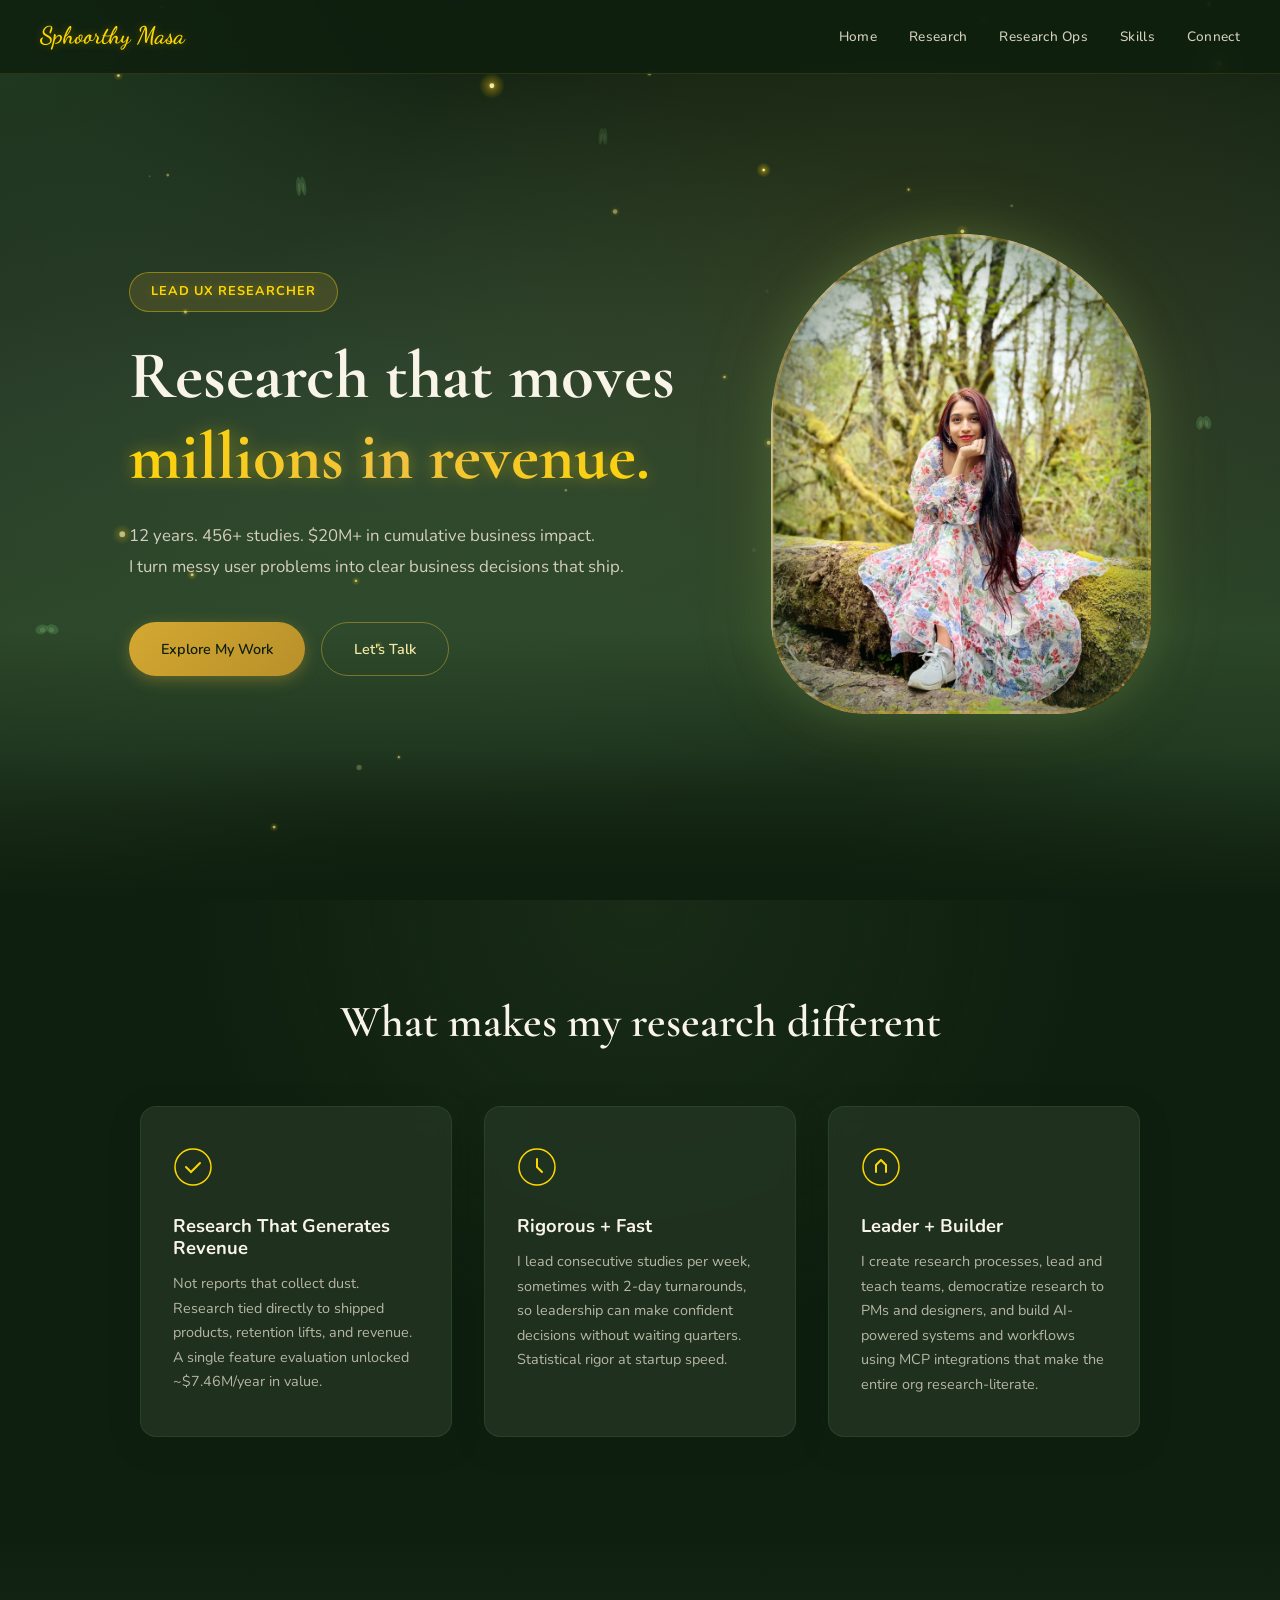
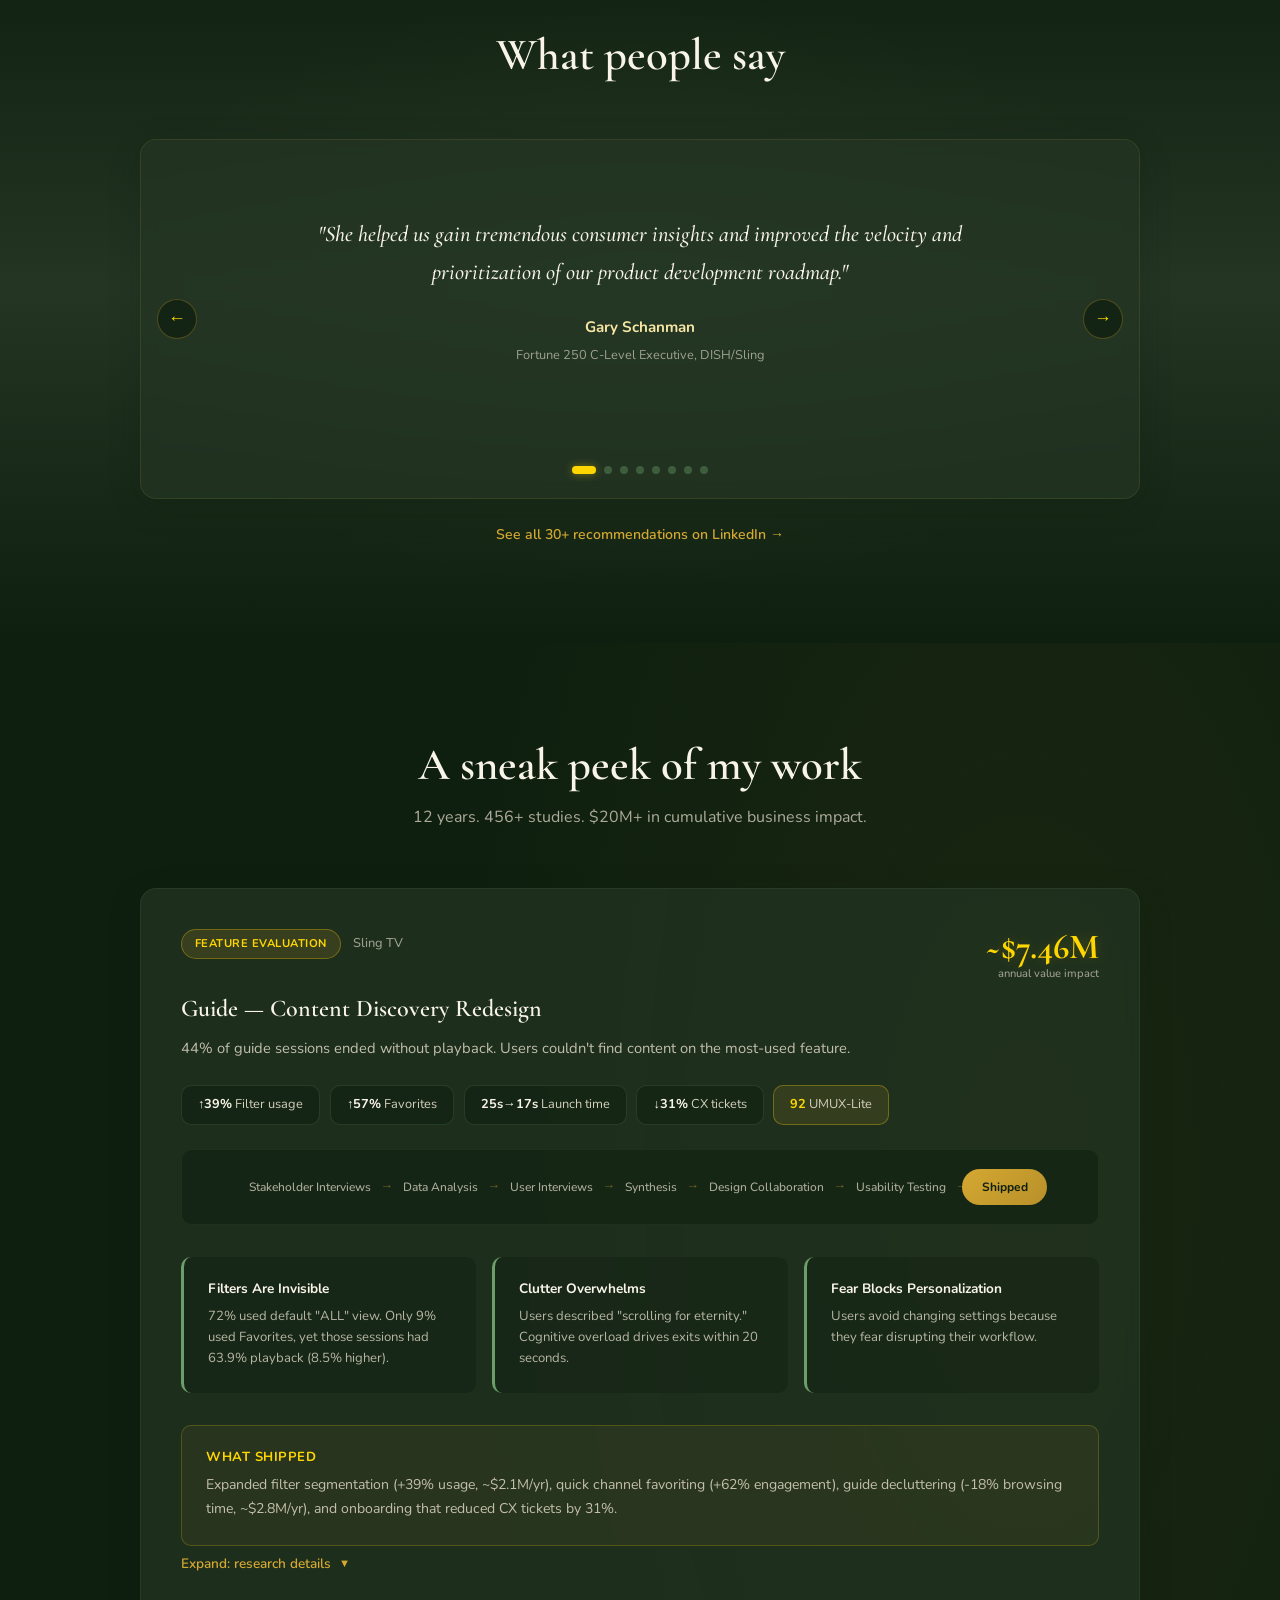
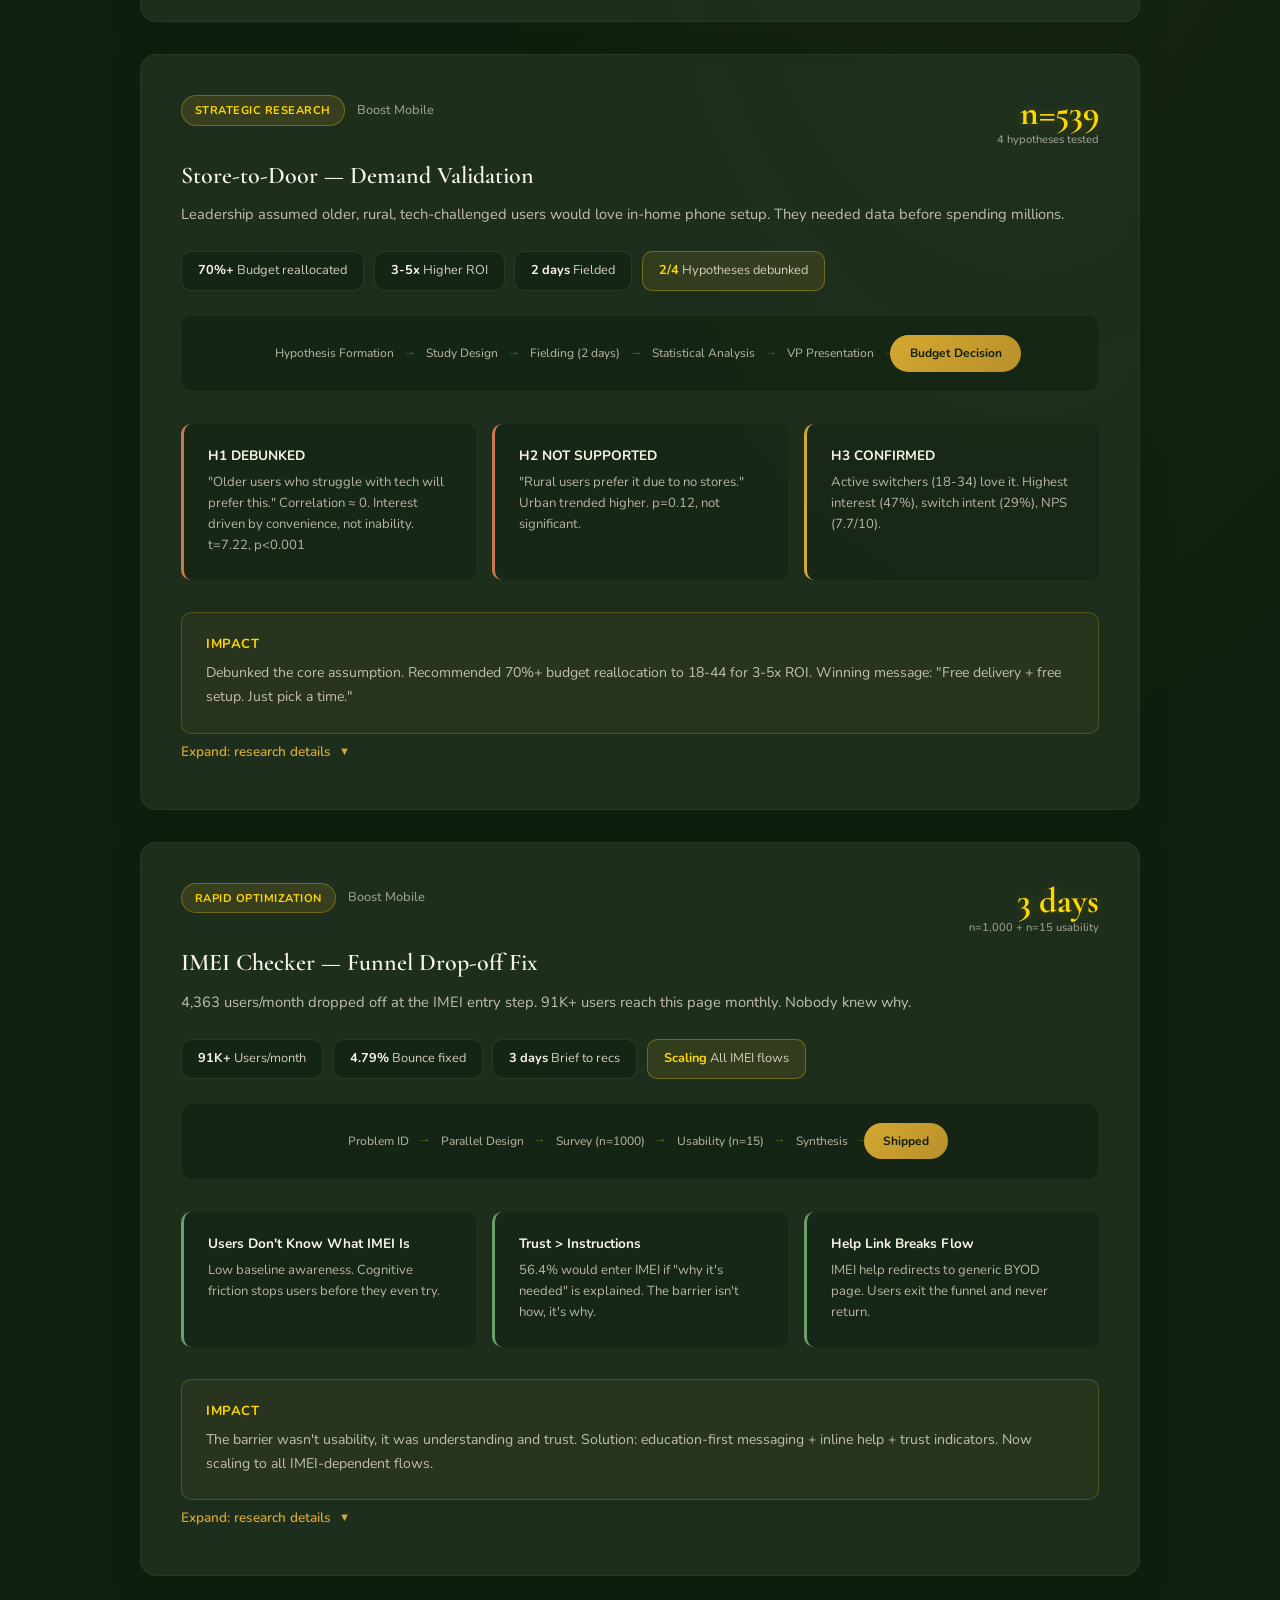
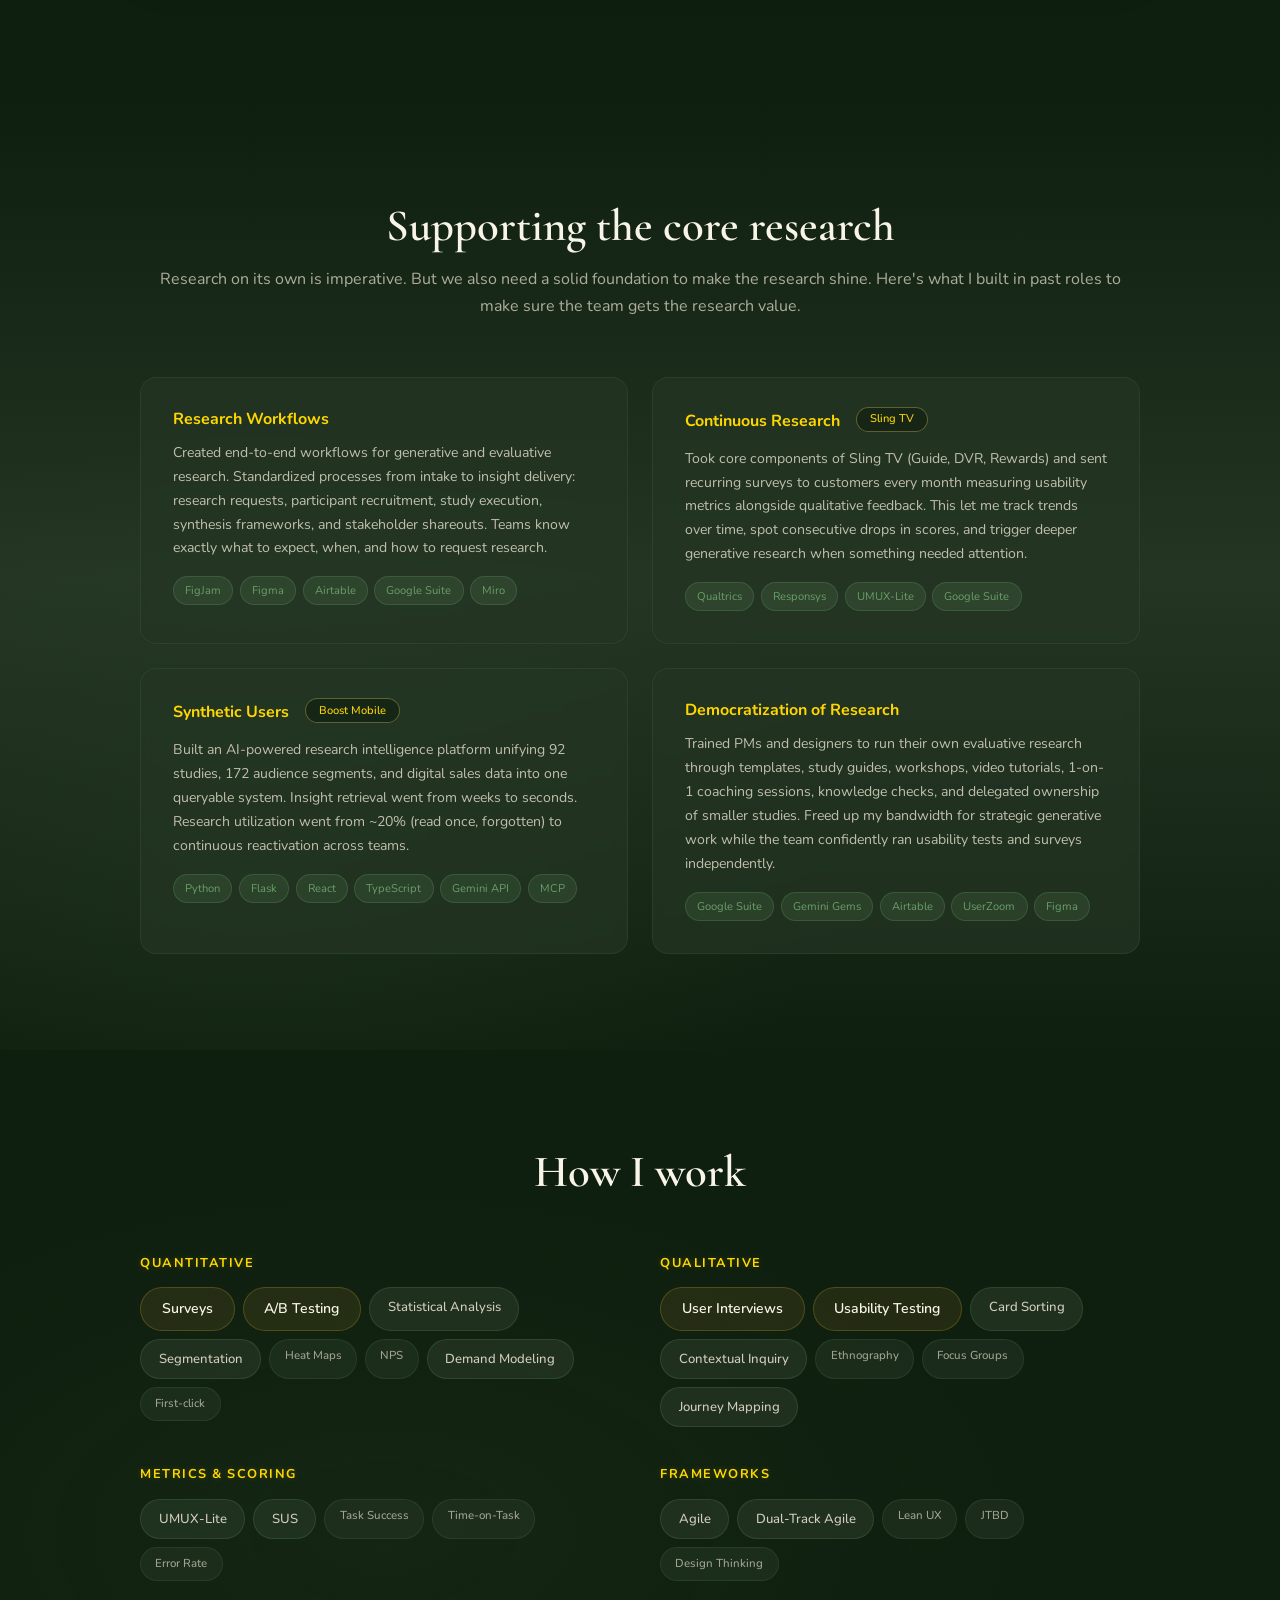
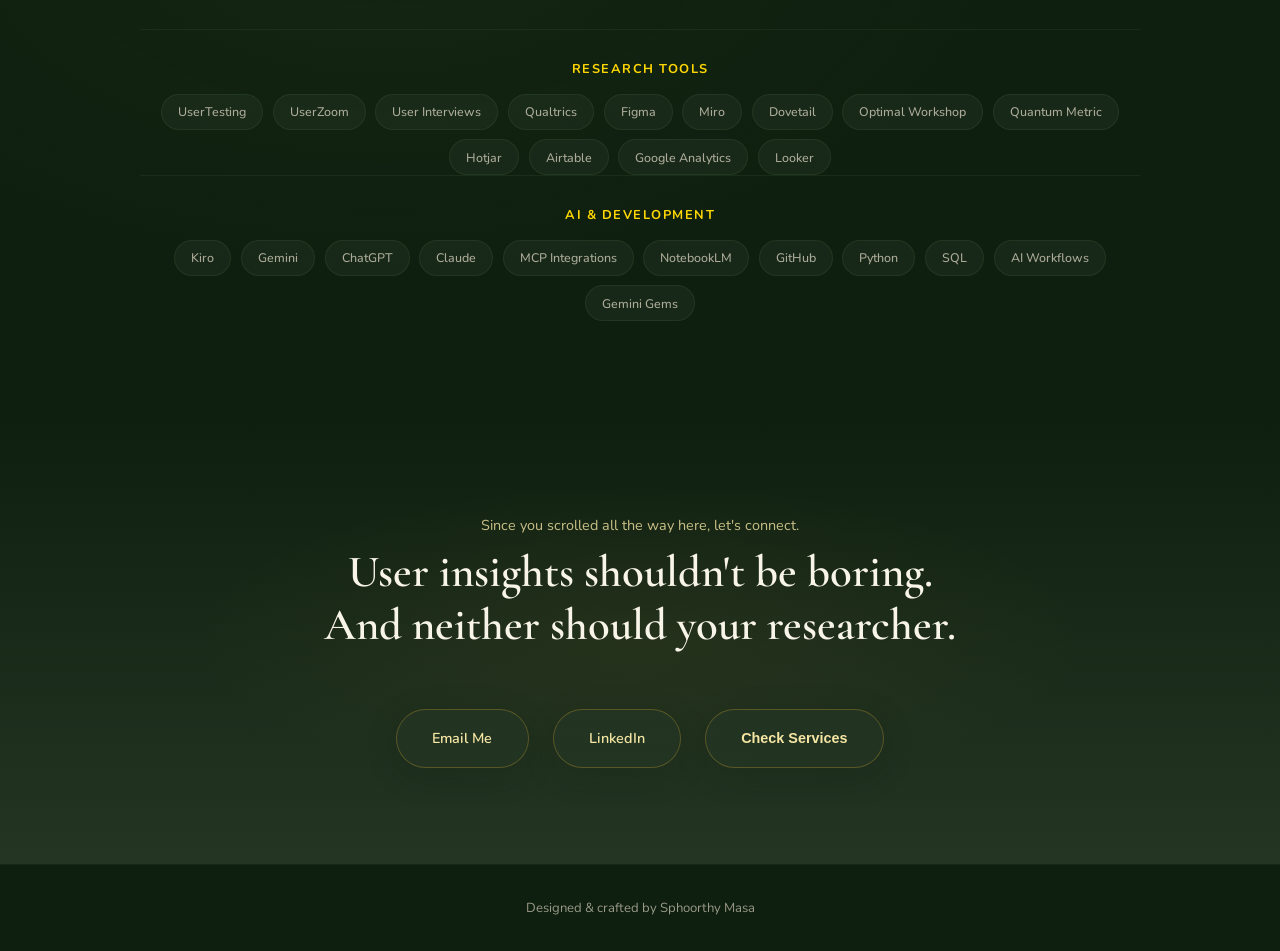
==== index.html @ fc4d6d8e "Portfolio - Lead UXR enchanted forest theme" ====
<!DOCTYPE html>
<html lang="en">
<head>
    <meta charset="UTF-8">
    <meta name="viewport" content="width=device-width, initial-scale=1.0">
    <title>Sphoorthy Masa | Lead UX Researcher</title>
    <meta name="description" content="Sphoorthy Masa — Lead UX Researcher. 12 years driving $20M+ in measurable business impact across streaming, telecom, and healthcare. 456+ studies. Research that changes roadmaps.">
    <meta property="og:title" content="Sphoorthy Masa | Lead UX Researcher">
    <meta property="og:description" content="12 years. $20M+ in cumulative research-driven impact. 456+ studies. I turn messy user problems into clear business decisions that ship.">
    <meta property="og:type" content="website">
    <link rel="preconnect" href="https://fonts.googleapis.com">
    <link rel="preconnect" href="https://fonts.gstatic.com" crossorigin>
    <link href="https://fonts.googleapis.com/css2?family=Cormorant+Garamond:ital,wght@0,400;0,500;0,600;0,700;1,400;1,500&family=Nunito:wght@300;400;500;600;700&family=Dancing+Script:wght@500;600;700&display=swap" rel="stylesheet">
    <link rel="stylesheet" href="style.css">
    <script type="application/ld+json">
    {
        "@context": "https://schema.org",
        "@type": "Person",
        "name": "Sphoorthy Masa",
        "jobTitle": "Lead UX Researcher",
        "description": "Lead UX Researcher with 12 years of experience. Drove $20M+ in cumulative business impact through research-driven product improvements. Led 456+ studies across streaming, telecom, and healthcare.",
        "knowsAbout": ["UX Research", "User Research", "Usability Testing", "Mixed Methods Research", "Survey Design", "Statistical Analysis", "Research Strategy", "Product Research", "AI Research Tools", "Research Operations"],
        "hasOccupation": {
            "@type": "Occupation",
            "name": "Lead UX Researcher",
            "skills": "Mixed Methods Research, Usability Testing, Survey Design, Statistical Analysis, Research Operations, AI-powered Research Tools, MCP Integrations, Team Leadership"
        },
        "url": "https://sphoorthymasa.github.io",
        "sameAs": ["https://www.linkedin.com/in/sphoorthymasa"]
    }
    </script>
</head>
<body>
    <canvas id="firefly-canvas"></canvas>

    <!-- Navigation -->
    <nav class="nav" id="nav">
        <div class="nav-brand">Sphoorthy Masa</div>
        <div class="nav-links">
            <a href="#home">Home</a>
            <a href="#cases">Research</a>
            <a href="#foundation">Research Ops</a>
            <a href="#skills">Skills</a>
            <a href="#contact">Connect</a>
        </div>
        <button class="nav-toggle" aria-label="Toggle menu">
            <span></span><span></span><span></span>
        </button>
    </nav>

    <!-- HERO -->
    <section class="hero" id="home">
        <div class="hero-content">
            <div class="hero-badge reveal">Lead UX Researcher</div>
            <h1 class="hero-title reveal">
                <span class="line">Research that moves</span>
                <span class="line golden">millions in revenue.</span>
            </h1>
            <p class="hero-subtitle reveal">
                12 years. 456+ studies. $20M+ in cumulative business impact.<br>
                I turn messy user problems into clear business decisions that ship.
            </p>
            <div class="hero-cta reveal">
                <a href="#cases" class="btn btn-primary">Explore My Work</a>
                <a href="#contact" class="btn btn-ghost">Let's Talk</a>
            </div>
        </div>
        <div class="hero-image">
            <img src="content-drop/home/Main image.png" alt="Sphoorthy Masa in a National Forest, surrounded by moss and wearing a floral dress" />
            <div class="hero-image-fade"></div>
        </div>
    </section>

    <!-- WHY ME -->
    <section class="section why-me" id="why">
        <div class="container">
            <div class="section-header reveal">
                <h2>What makes my research different</h2>
            </div>
            <div class="why-grid">
                <div class="why-card reveal">
                    <div class="why-icon">
                        <svg width="40" height="40" viewBox="0 0 40 40" fill="none"><circle cx="20" cy="20" r="18" stroke="currentColor" stroke-width="1.5"/><path d="M13 20l5 5 9-9" stroke="currentColor" stroke-width="2" stroke-linecap="round"/></svg>
                    </div>
                    <h3>Research That Generates Revenue</h3>
                    <p>Not reports that collect dust. Research tied directly to shipped products, retention lifts, and revenue. A single feature evaluation unlocked ~$7.46M/year in value.</p>
                </div>
                <div class="why-card reveal">
                    <div class="why-icon">
                        <svg width="40" height="40" viewBox="0 0 40 40" fill="none"><circle cx="20" cy="20" r="18" stroke="currentColor" stroke-width="1.5"/><path d="M20 12v8l5 5" stroke="currentColor" stroke-width="2" stroke-linecap="round"/></svg>
                    </div>
                    <h3>Rigorous + Fast</h3>
                    <p>I lead consecutive studies per week, sometimes with 2-day turnarounds, so leadership can make confident decisions without waiting quarters. Statistical rigor at startup speed.</p>
                </div>
                <div class="why-card reveal">
                    <div class="why-icon">
                        <svg width="40" height="40" viewBox="0 0 40 40" fill="none"><circle cx="20" cy="20" r="18" stroke="currentColor" stroke-width="1.5"/><path d="M15 25V18l5-5 5 5v7" stroke="currentColor" stroke-width="2" stroke-linecap="round" stroke-linejoin="round"/></svg>
                    </div>
                    <h3>Leader + Builder</h3>
                    <p>I create research processes, lead and teach teams, democratize research to PMs and designers, and build AI-powered systems and workflows using MCP integrations that make the entire org research-literate.</p>
                </div>
            </div>
        </div>
    </section>

    <!-- TESTIMONIALS -->
    <section class="section testimonials" id="testimonials">
        <div class="container">
            <div class="section-header reveal">
                <h2>What people say</h2>
            </div>
            <div class="carousel-wrapper reveal">
                <div class="carousel-track" id="carousel-track">
                    <div class="testimonial-slide">
                        <blockquote>"She helped us gain tremendous consumer insights and improved the velocity and prioritization of our product development roadmap."</blockquote>
                        <cite>Gary Schanman <span>Fortune 250 C-Level Executive, DISH/Sling</span></cite>
                    </div>
                    <div class="testimonial-slide">
                        <blockquote>"Her research was always thorough, actionable, and aligned with both user needs and business goals. Any organization would benefit from her expertise."</blockquote>
                        <cite>Alagappan Shanmugam <span>Head of Product | Ex-Meta, Amazon</span></cite>
                    </div>
                    <div class="testimonial-slide">
                        <blockquote>"She elevated the team's expertise, instilling greater confidence in their ability to identify user pain points. Her contributions have been pivotal in shaping the future of Sling TV."</blockquote>
                        <cite>Erik Jonathan Nava <span>Lead Design System Designer, AXS</span></cite>
                    </div>
                    <div class="testimonial-slide">
                        <blockquote>"Her insights don't just answer questions, they inspire action. A powerful combination of strategic vision, deep user empathy, and methodological expertise."</blockquote>
                        <cite>Erika Nelson <span>Sr. Business Development Manager, DISH/Sling</span></cite>
                    </div>
                    <div class="testimonial-slide">
                        <blockquote>"She excels at facilitating research herself, as well as helping designers and product managers discover the right methodology for the questions they have."</blockquote>
                        <cite>Brandon Melchior <span>VP Product Design (Direct Manager)</span></cite>
                    </div>
                    <div class="testimonial-slide">
                        <blockquote>"She revolutionized our approach to UX testing by eliminating preference testing and focusing on understanding user behavior, resulting in deeper insights into user needs."</blockquote>
                        <cite>Mincho Kavaldzhiev <span>Sr Design Engineer, Amazon</span></cite>
                    </div>
                    <div class="testimonial-slide">
                        <blockquote>"Sphoorthy has a GIFT for uncovering what really matters to users. Her research is sharp, actionable, and always grounded in empathy."</blockquote>
                        <cite>Anish Raul <span>Generative AI & Personalisation Leader</span></cite>
                    </div>
                    <div class="testimonial-slide">
                        <blockquote>"She consistently delivered impactful results for Sling TV. Her get-it-done attitude was so refreshing to see!"</blockquote>
                        <cite>Claire Chung <span>Customer Experience, Spectrum</span></cite>
                    </div>
                </div>
                <div class="carousel-dots" id="carousel-dots"></div>
                <button class="carousel-arrow carousel-prev" id="carousel-prev" aria-label="Previous">&larr;</button>
                <button class="carousel-arrow carousel-next" id="carousel-next" aria-label="Next">&rarr;</button>
            </div>
            <a href="https://www.linkedin.com/in/sphoorthymasa/" target="_blank" class="linkedin-reccs reveal">
                See all 30+ recommendations on LinkedIn &rarr;
            </a>
        </div>
    </section>

    <!-- CASE STUDIES -->
    <section class="section cases" id="cases">
        <div class="container">
            <div class="section-header reveal">
                <h2>A sneak peek of my work</h2>
                <p class="section-sub">12 years. 456+ studies. $20M+ in cumulative business impact.</p>
            </div>

            <!-- Case 1: Guide -->
            <article class="case-card reveal" data-expanded="false">
                <div class="case-card-header">
                    <div class="case-meta">
                        <span class="case-tag">Feature Evaluation</span>
                        <span class="case-company">Sling TV</span>
                    </div>
                    <div class="case-hero-stat">~$7.46M<small>annual value impact</small></div>
                </div>
                <h3>Guide — Content Discovery Redesign</h3>
                <p class="case-problem">44% of guide sessions ended without playback. Users couldn't find content on the most-used feature.</p>

                <div class="case-metrics-bar">
                    <div class="metric-chip"><strong>&#8593;39%</strong> Filter usage</div>
                    <div class="metric-chip"><strong>&#8593;57%</strong> Favorites</div>
                    <div class="metric-chip"><strong>25s&rarr;17s</strong> Launch time</div>
                    <div class="metric-chip"><strong>&#8595;31%</strong> CX tickets</div>
                    <div class="metric-chip highlight"><strong>92</strong> UMUX-Lite</div>
                </div>

                <div class="case-process-flow">
                    <div class="flow-step">Stakeholder Interviews</div>
                    <div class="flow-step">Data Analysis</div>
                    <div class="flow-step">User Interviews</div>
                    <div class="flow-step">Synthesis</div>
                    <div class="flow-step">Design Collaboration</div>
                    <div class="flow-step">Usability Testing</div>
                    <div class="flow-step final">Shipped</div>
                </div>

                <div class="case-findings-grid">
                    <div class="finding">
                        <h4>Filters Are Invisible</h4>
                        <p>72% used default "ALL" view. Only 9% used Favorites, yet those sessions had 63.9% playback (8.5% higher).</p>
                    </div>
                    <div class="finding">
                        <h4>Clutter Overwhelms</h4>
                        <p>Users described "scrolling for eternity." Cognitive overload drives exits within 20 seconds.</p>
                    </div>
                    <div class="finding">
                        <h4>Fear Blocks Personalization</h4>
                        <p>Users avoid changing settings because they fear disrupting their workflow.</p>
                    </div>
                </div>

                <div class="case-outcome">
                    <h4>What shipped</h4>
                    <p>Expanded filter segmentation (+39% usage, ~$2.1M/yr), quick channel favoriting (+62% engagement), guide decluttering (-18% browsing time, ~$2.8M/yr), and onboarding that reduced CX tickets by 31%.</p>
                </div>

                <button class="case-expand-btn" aria-label="Expand for deeper research details">
                    <span class="expand-text">Expand: research details</span>
                    <span class="expand-icon">&#x25BC;</span>
                </button>

                <div class="case-expanded-content">
                    <div class="case-deep-section">
                        <h4>Research Objectives</h4>
                        <ul>
                            <li>Identify user frustrations, behaviors, and unmet needs in the current guide (Sling TV and Dish TV)</li>
                            <li>Uncover platform-specific and shared pain points to guide unification efforts</li>
                            <li>Investigate personalization and accessibility opportunities to enhance feature adoption</li>
                            <li>Benchmark against competitors to evaluate trends and best practices</li>
                            <li>Deliver actionable design and research recommendations that balance user needs and business goals</li>
                        </ul>
                    </div>
                    <div class="case-deep-section">
                        <h4>Participants & Segments</h4>
                        <ul>
                            <li>DISH TV Subscribers (65+): remote-based users who tolerate outdated UI but struggle with hidden features</li>
                            <li>Sling TV Subscribers (~35): tech-savvy, expect fast intuitive interfaces, seek quick content access</li>
                            <li>Shared behaviors: watch 3+ hrs/day, use guide 2+ times daily, mixed familiarity with sub-features</li>
                        </ul>
                    </div>
                    <div class="case-deep-section">
                        <h4>Methodology</h4>
                        <ul>
                            <li>Stakeholder interviews to align on business goals (reduce CX complaints 12%, improve task success 90%)</li>
                            <li>Quantitative data analysis: 1.73M Sling accounts, 2.58M DISH households behavioral data</li>
                            <li>Generative user interviews with task-based scenarios targeting identified friction points</li>
                            <li>KJ analysis (FigJam) for synthesis and insight mapping</li>
                            <li>Collaborative ideation with design, product, and engineering</li>
                            <li>Unmoderated usability testing (UserZoom) with UMUX-Lite scoring per sub-feature</li>
                        </ul>
                    </div>
                    <div class="case-deep-section">
                        <h4>Key Quantitative Insights</h4>
                        <ul>
                            <li>Sling: 79% of active users used the guide, but only 56% led to playback</li>
                            <li>DISH: 86% used guide, only 48% led to playback</li>
                            <li>73% of Sling sessions used default "ALL" filter. Only 12% switched filters</li>
                            <li>44% of Sling guide sessions ended without playback, mostly under 20 seconds</li>
                            <li>DISH: 46.4% relied on vertical navigation out of habit, 15.3% exited with no interaction</li>
                        </ul>
                    </div>
                    <div class="case-deep-section">
                        <h4>Actionable Recommendations Delivered</h4>
                        <ul>
                            <li>Focus on learning curve: gradual transitions, reversible changes, user-friendly functionalities</li>
                            <li>Intuitive channel lineup: populate wanted channels first, add scroll indicators, filter for hidden channels</li>
                            <li>Balance customizable and standard filters across platforms</li>
                            <li>Educate users on Favorites for quicker content launch (only 9% used it but 63.9% playback rate)</li>
                            <li>Prioritize accessibility: WCAG compliance, color contrast, font size optimization</li>
                        </ul>
                    </div>
                </div>
            </article>

            <!-- Case 2: Store-to-Door -->
            <article class="case-card reveal" data-expanded="false">
                <div class="case-card-header">
                    <div class="case-meta">
                        <span class="case-tag">Strategic Research</span>
                        <span class="case-company">Boost Mobile</span>
                    </div>
                    <div class="case-hero-stat">n=539<small>4 hypotheses tested</small></div>
                </div>
                <h3>Store-to-Door — Demand Validation</h3>
                <p class="case-problem">Leadership assumed older, rural, tech-challenged users would love in-home phone setup. They needed data before spending millions.</p>

                <div class="case-metrics-bar">
                    <div class="metric-chip"><strong>70%+</strong> Budget reallocated</div>
                    <div class="metric-chip"><strong>3-5x</strong> Higher ROI</div>
                    <div class="metric-chip"><strong>2 days</strong> Fielded</div>
                    <div class="metric-chip highlight"><strong>2/4</strong> Hypotheses debunked</div>
                </div>

                <div class="case-process-flow">
                    <div class="flow-step">Hypothesis Formation</div>
                    <div class="flow-step">Study Design</div>
                    <div class="flow-step">Fielding (2 days)</div>
                    <div class="flow-step">Statistical Analysis</div>
                    <div class="flow-step">VP Presentation</div>
                    <div class="flow-step final">Budget Decision</div>
                </div>

                <div class="case-findings-grid">
                    <div class="finding debunked">
                        <h4>H1 DEBUNKED</h4>
                        <p>"Older users who struggle with tech will prefer this." Correlation ≈ 0. Interest driven by convenience, not inability. t=7.22, p&lt;0.001</p>
                    </div>
                    <div class="finding debunked">
                        <h4>H2 NOT SUPPORTED</h4>
                        <p>"Rural users prefer it due to no stores." Urban trended higher. p=0.12, not significant.</p>
                    </div>
                    <div class="finding confirmed">
                        <h4>H3 CONFIRMED</h4>
                        <p>Active switchers (18-34) love it. Highest interest (47%), switch intent (29%), NPS (7.7/10).</p>
                    </div>
                </div>

                <div class="case-outcome">
                    <h4>Impact</h4>
                    <p>Debunked the core assumption. Recommended 70%+ budget reallocation to 18-44 for 3-5x ROI. Winning message: "Free delivery + free setup. Just pick a time."</p>
                </div>

                <button class="case-expand-btn" aria-label="Expand for deeper research details">
                    <span class="expand-text">Expand: research details</span>
                    <span class="expand-icon">&#x25BC;</span>
                </button>

                <div class="case-expanded-content">
                    <div class="case-deep-section">
                        <h4>Research Objectives</h4>
                        <ul>
                            <li>Validate or debunk 4 leadership hypotheses about Store-to-Door service demand</li>
                            <li>Identify the actual target demographic with highest conversion potential</li>
                            <li>Determine optimal messaging and positioning for go-to-market</li>
                            <li>Provide data-backed budget allocation recommendation to VP leadership</li>
                        </ul>
                    </div>
                    <div class="case-deep-section">
                        <h4>Methodology & Execution</h4>
                        <ul>
                            <li>Solo researcher: designed hypotheses, survey instrument, quota strategy</li>
                            <li>Qualtrics survey, n=539, fielded in 2 days with demographic quotas</li>
                            <li>Statistical analysis: t-tests, correlation analysis, regression, cross-tabulation</li>
                            <li>Segmentation by age, geography (rural/suburban/urban), tech comfort, switching intent</li>
                            <li>NPS scoring by segment, willingness-to-pay analysis</li>
                        </ul>
                    </div>
                    <div class="case-deep-section">
                        <h4>Key Statistical Findings</h4>
                        <ul>
                            <li>H1: No correlation between tech difficulty and service interest (r≈0, t=7.22, p&lt;0.001 for convenience driver)</li>
                            <li>H2: Rural vs urban preference not significant (p=0.12), urban trended higher</li>
                            <li>H3: 18-34 segment showed 47% interest vs 23% for 55+</li>
                            <li>H4: "Free" messaging outperformed "premium service" by 2.3x in click-through intent</li>
                            <li>Conversion potential: 3-5x higher ROI targeting 18-44 vs 55+</li>
                        </ul>
                    </div>
                    <div class="case-deep-section">
                        <h4>Deliverables</h4>
                        <ul>
                            <li>VP-level presentation with statistical evidence for budget reallocation</li>
                            <li>Segment-specific messaging recommendations with confidence intervals</li>
                            <li>Alternative service design (video-call setup) for 55+ segment that tested well</li>
                            <li>Go-to-market framework with phased rollout recommendation</li>
                        </ul>
                    </div>
                </div>
            </article>

            <!-- Case 3: IMEI -->
            <article class="case-card reveal" data-expanded="false">
                <div class="case-card-header">
                    <div class="case-meta">
                        <span class="case-tag">Rapid Optimization</span>
                        <span class="case-company">Boost Mobile</span>
                    </div>
                    <div class="case-hero-stat">3 days<small>n=1,000 + n=15 usability</small></div>
                </div>
                <h3>IMEI Checker — Funnel Drop-off Fix</h3>
                <p class="case-problem">4,363 users/month dropped off at the IMEI entry step. 91K+ users reach this page monthly. Nobody knew why.</p>

                <div class="case-metrics-bar">
                    <div class="metric-chip"><strong>91K+</strong> Users/month</div>
                    <div class="metric-chip"><strong>4.79%</strong> Bounce fixed</div>
                    <div class="metric-chip"><strong>3 days</strong> Brief to recs</div>
                    <div class="metric-chip highlight"><strong>Scaling</strong> All IMEI flows</div>
                </div>

                <div class="case-process-flow">
                    <div class="flow-step">Problem ID</div>
                    <div class="flow-step">Parallel Design</div>
                    <div class="flow-step">Survey (n=1000)</div>
                    <div class="flow-step">Usability (n=15)</div>
                    <div class="flow-step">Synthesis</div>
                    <div class="flow-step final">Shipped</div>
                </div>

                <div class="case-findings-grid">
                    <div class="finding">
                        <h4>Users Don't Know What IMEI Is</h4>
                        <p>Low baseline awareness. Cognitive friction stops users before they even try.</p>
                    </div>
                    <div class="finding">
                        <h4>Trust > Instructions</h4>
                        <p>56.4% would enter IMEI if "why it's needed" is explained. The barrier isn't how, it's why.</p>
                    </div>
                    <div class="finding">
                        <h4>Help Link Breaks Flow</h4>
                        <p>IMEI help redirects to generic BYOD page. Users exit the funnel and never return.</p>
                    </div>
                </div>

                <div class="case-outcome">
                    <h4>Impact</h4>
                    <p>The barrier wasn't usability, it was understanding and trust. Solution: education-first messaging + inline help + trust indicators. Now scaling to all IMEI-dependent flows.</p>
                </div>

                <button class="case-expand-btn" aria-label="Expand for deeper research details">
                    <span class="expand-text">Expand: research details</span>
                    <span class="expand-icon">&#x25BC;</span>
                </button>

                <div class="case-expanded-content">
                    <div class="case-deep-section">
                        <h4>Research Objectives</h4>
                        <ul>
                            <li>Identify why 4,363 users/month drop off at IMEI entry despite a recent redesign</li>
                            <li>Determine if the barrier is awareness, trust, usability, or a combination</li>
                            <li>Provide actionable recommendations within 3 business days</li>
                        </ul>
                    </div>
                    <div class="case-deep-section">
                        <h4>Methodology & Execution</h4>
                        <ul>
                            <li>Parallel mixed-methods: quantitative survey (n=1,000 via Qualtrics) + moderated usability testing (n=15)</li>
                            <li>Survey segmented by: new vs returning users, BYOD vs upgrade, age, tech comfort</li>
                            <li>Usability sessions: think-aloud protocol, task completion at IMEI entry step</li>
                            <li>Analytics cross-reference: funnel data, session recordings (Quantum Metric), CX ticket analysis</li>
                            <li>Total turnaround: 3 days from brief to presentation-ready recommendations</li>
                        </ul>
                    </div>
                    <div class="case-deep-section">
                        <h4>Deeper Insights</h4>
                        <ul>
                            <li>67% of drop-off users had never heard of "IMEI" before reaching this page</li>
                            <li>56.4% said they'd enter it if the page explained why it's needed (trust framing)</li>
                            <li>Help link took users to a generic BYOD page with 12% return rate (funnel break)</li>
                            <li>Users who saw a "why we need this" tooltip had 3x higher completion rate in usability</li>
                            <li>Mobile users had 2.1x higher drop-off than desktop (screen real estate for help content)</li>
                        </ul>
                    </div>
                    <div class="case-deep-section">
                        <h4>Recommendations Delivered</h4>
                        <ul>
                            <li>Education-first: explain "why" before asking "what" at every IMEI entry point</li>
                            <li>Inline contextual help (no page navigation away from funnel)</li>
                            <li>Trust indicators: lock icon, privacy reassurance, "we never store this"</li>
                            <li>Mobile-optimized layout with expandable help drawer</li>
                            <li>Partnered with Product and E-commerce to implement across all IMEI-dependent flows</li>
                        </ul>
                    </div>
                </div>
            </article>
        </div>
    </section>

    <!-- RESEARCH FOUNDATION / OPS -->
    <section class="section built" id="foundation">
        <div class="container">
            <div class="section-header reveal">
                <h2>Supporting the core research</h2>
                <p class="section-sub">Research on its own is imperative. But we also need a solid foundation to make the research shine. Here's what I built in past roles to make sure the team gets the research value.</p>
            </div>

            <div class="ops-grid reveal">
                <div class="ops-card">
                    <h4>Research Workflows</h4>
                    <p>Created end-to-end workflows for generative and evaluative research. Standardized processes from intake to insight delivery: research requests, participant recruitment, study execution, synthesis frameworks, and stakeholder shareouts. Teams know exactly what to expect, when, and how to request research.</p>
                    <div class="ops-tech">
                        <span>FigJam</span><span>Figma</span><span>Airtable</span><span>Google Suite</span><span>Miro</span>
                    </div>
                </div>
                <div class="ops-card">
                    <h4>Continuous Research <span class="ops-company-tag">Sling TV</span></h4>
                    <p>Took core components of Sling TV (Guide, DVR, Rewards) and sent recurring surveys to customers every month measuring usability metrics alongside qualitative feedback. This let me track trends over time, spot consecutive drops in scores, and trigger deeper generative research when something needed attention.</p>
                    <div class="ops-tech">
                        <span>Qualtrics</span><span>Responsys</span><span>UMUX-Lite</span><span>Google Suite</span>
                    </div>
                </div>
                <div class="ops-card">
                    <h4>Synthetic Users <span class="ops-company-tag">Boost Mobile</span></h4>
                    <p>Built an AI-powered research intelligence platform unifying 92 studies, 172 audience segments, and digital sales data into one queryable system. Insight retrieval went from weeks to seconds. Research utilization went from ~20% (read once, forgotten) to continuous reactivation across teams.</p>
                    <div class="ops-tech">
                        <span>Python</span><span>Flask</span><span>React</span><span>TypeScript</span><span>Gemini API</span><span>MCP</span>
                    </div>
                </div>
                <div class="ops-card">
                    <h4>Democratization of Research</h4>
                    <p>Trained PMs and designers to run their own evaluative research through templates, study guides, workshops, video tutorials, 1-on-1 coaching sessions, knowledge checks, and delegated ownership of smaller studies. Freed up my bandwidth for strategic generative work while the team confidently ran usability tests and surveys independently.</p>
                    <div class="ops-tech">
                        <span>Google Suite</span><span>Gemini Gems</span><span>Airtable</span><span>UserZoom</span><span>Figma</span>
                    </div>
                </div>
            </div>
        </div>
    </section>

    <!-- SKILLS -->
    <section class="section skills" id="skills">
        <div class="container">
            <div class="section-header reveal">
                <h2>How I work</h2>
            </div>
            <div class="skills-visual reveal">
                <div class="skill-category">
                    <h4>Quantitative</h4>
                    <div class="skill-bubbles">
                        <span class="bubble large">Surveys</span>
                        <span class="bubble large">A/B Testing</span>
                        <span class="bubble medium">Statistical Analysis</span>
                        <span class="bubble medium">Segmentation</span>
                        <span class="bubble small">Heat Maps</span>
                        <span class="bubble small">NPS</span>
                        <span class="bubble medium">Demand Modeling</span>
                        <span class="bubble small">First-click</span>
                    </div>
                </div>
                <div class="skill-category">
                    <h4>Qualitative</h4>
                    <div class="skill-bubbles">
                        <span class="bubble large">User Interviews</span>
                        <span class="bubble large">Usability Testing</span>
                        <span class="bubble medium">Card Sorting</span>
                        <span class="bubble medium">Contextual Inquiry</span>
                        <span class="bubble small">Ethnography</span>
                        <span class="bubble small">Focus Groups</span>
                        <span class="bubble medium">Journey Mapping</span>
                    </div>
                </div>
                <div class="skill-category">
                    <h4>Metrics & Scoring</h4>
                    <div class="skill-bubbles">
                        <span class="bubble medium">UMUX-Lite</span>
                        <span class="bubble medium">SUS</span>
                        <span class="bubble small">Task Success</span>
                        <span class="bubble small">Time-on-Task</span>
                        <span class="bubble small">Error Rate</span>
                    </div>
                </div>
                <div class="skill-category">
                    <h4>Frameworks</h4>
                    <div class="skill-bubbles">
                        <span class="bubble medium">Agile</span>
                        <span class="bubble medium">Dual-Track Agile</span>
                        <span class="bubble small">Lean UX</span>
                        <span class="bubble small">JTBD</span>
                        <span class="bubble small">Design Thinking</span>
                    </div>
                </div>
            </div>
            <div class="tools-strip reveal">
                <h4>Research Tools</h4>
                <div class="tools-row">
                    <span>UserTesting</span><span>UserZoom</span><span>User Interviews</span><span>Qualtrics</span><span>Figma</span><span>Miro</span><span>Dovetail</span><span>Optimal Workshop</span><span>Quantum Metric</span><span>Hotjar</span><span>Airtable</span><span>Google Analytics</span><span>Looker</span>
                </div>
            </div>
            <div class="tools-strip reveal">
                <h4>AI & Development</h4>
                <div class="tools-row">
                    <span>Kiro</span><span>Gemini</span><span>ChatGPT</span><span>Claude</span><span>MCP Integrations</span><span>NotebookLM</span><span>GitHub</span><span>Python</span><span>SQL</span><span>AI Workflows</span><span>Gemini Gems</span>
                </div>
            </div>
        </div>
    </section>

    <!-- CONTACT -->
    <section class="section contact" id="contact">
        <div class="container">
            <div class="section-header reveal">
                <p class="contact-intro">Since you scrolled all the way here, let's connect.</p>
                <h2>User insights shouldn't be boring.<br>And neither should your researcher.</h2>
            </div>
            <div class="contact-content reveal">
                <div class="contact-links">
                    <a href="mailto:sphoorthymasa@outlook.com" class="contact-btn">
                        <span>Email Me</span>
                    </a>
                    <a href="https://www.linkedin.com/in/sphoorthymasa" target="_blank" rel="noopener noreferrer" class="contact-btn">
                        <span>LinkedIn</span>
                    </a>
                    <button class="contact-btn" id="services-btn">
                        <span>Check Services</span>
                    </button>
                </div>
            </div>

            <!-- Services Form -->
            <div class="services-form hidden" id="services-form">
                <h3>Request a Research Consultation</h3>
                <form id="contact-form" onsubmit="return handleFormSubmit(event)">
                    <div class="form-row">
                        <input type="text" name="name" placeholder="Your name" required>
                        <input type="email" name="email" placeholder="Your email" required>
                    </div>
                    <div class="form-row">
                        <select name="request_type" required>
                            <option value="" disabled selected>Type of request</option>
                            <option value="usability">Usability Research</option>
                            <option value="strategy">Research Strategy</option>
                            <option value="survey">Survey Design</option>
                            <option value="workshop">Workshop / Training</option>
                            <option value="ai-tools">AI Research Tools</option>
                            <option value="other">Other</option>
                        </select>
                    </div>
                    <div class="form-row">
                        <textarea name="message" placeholder="Brief description (optional)" rows="3"></textarea>
                    </div>
                    <button type="submit" class="btn btn-primary">Send Request</button>
                </form>
                <p class="form-success hidden" id="form-success">Thank you! I'll get back to you soon.</p>
            </div>
        </div>
    </section>

    <footer class="footer">
        <p>Designed & crafted by Sphoorthy Masa</p>
    </footer>

    <script src="script.js"></script>
</body>
</html>
---- style.css ----
/* ===== ENCHANTED FOREST THEME — Deep, Rich, Magical ===== */
:root {
    --gold: #d4a831;
    --gold-bright: #ffd700;
    --gold-glow: rgba(255, 215, 0, 0.4);
    --gold-light: #f5e6a3;
    --moss: #3d5e3a;
    --moss-light: #6b9e68;
    --moss-dark: #2a4428;
    --forest: #1a2e1a;
    --forest-deep: #0f1f0f;
    --forest-mid: #243524;
    --leaf: #4a7a45;
    --bark: #3d2e1e;
    --cream: #f8f4e8;
    --parchment: #ede6d4;
    --warm-glow: rgba(212, 168, 49, 0.08);
    --soft-text: #2a2a22;
    --muted: #5a5a4a;
    --light-text: #d4cebc;
    --white: #fff;
    --shadow-forest: 0 8px 32px rgba(15, 31, 15, 0.2);
    --shadow-gold: 0 4px 20px rgba(212, 168, 49, 0.25);
    --shadow-deep: 0 16px 48px rgba(15, 31, 15, 0.3);
    --radius: 16px;
    --radius-sm: 10px;
    --transition: 0.4s cubic-bezier(0.25, 0.46, 0.45, 0.94);
}

*, *::before, *::after { margin: 0; padding: 0; box-sizing: border-box; }
html { scroll-behavior: smooth; font-size: 16px; }
body {
    font-family: 'Nunito', -apple-system, sans-serif;
    color: var(--soft-text);
    background: var(--forest-deep);
    overflow-x: hidden;
    line-height: 1.7;
}
h1, h2, h3, h4 {
    font-family: 'Cormorant Garamond', Georgia, serif;
    line-height: 1.2;
    font-weight: 600;
}
a { text-decoration: none; color: inherit; }

/* ===== CANVAS ===== */
#firefly-canvas {
    position: fixed;
    top: 0; left: 0;
    width: 100%; height: 100%;
    pointer-events: none;
    z-index: 9998;
}

/* ===== NAVIGATION ===== */
.nav {
    position: fixed;
    top: 0; left: 0; right: 0;
    z-index: 10000;
    display: flex;
    align-items: center;
    justify-content: space-between;
    padding: 1rem 2.5rem;
    background: rgba(15, 31, 15, 0.85);
    backdrop-filter: blur(16px);
    border-bottom: 1px solid rgba(212, 168, 49, 0.15);
    transition: var(--transition);
}
.nav.scrolled {
    padding: 0.7rem 2.5rem;
    background: rgba(15, 31, 15, 0.95);
    box-shadow: 0 4px 20px rgba(0, 0, 0, 0.3);
}
.nav-brand {
    font-family: 'Dancing Script', cursive;
    font-size: 1.5rem;
    font-weight: 600;
    color: var(--gold-bright);
    text-shadow: 0 0 10px rgba(255, 215, 0, 0.3);
    white-space: nowrap;
}
.nav-links { display: flex; gap: 2rem; }
.nav-links a {
    font-size: 0.85rem;
    font-weight: 500;
    color: var(--light-text);
    position: relative;
    transition: var(--transition);
    letter-spacing: 0.3px;
}
.nav-links a::after {
    content: '';
    position: absolute;
    bottom: -4px; left: 0;
    width: 0; height: 1.5px;
    background: var(--gold-bright);
    box-shadow: 0 0 6px var(--gold-glow);
    transition: var(--transition);
}
.nav-links a:hover { color: var(--gold-bright); }
.nav-links a:hover::after { width: 100%; }
.nav-toggle {
    display: none;
    flex-direction: column;
    gap: 5px;
    background: none;
    border: none;
    cursor: pointer;
    padding: 5px;
}
.nav-toggle span {
    width: 22px; height: 2px;
    background: var(--gold-light);
    border-radius: 2px;
    transition: var(--transition);
}

/* ===== HERO — ENCHANTED FOREST ===== */
.hero {
    min-height: 100vh;
    display: flex;
    align-items: center;
    justify-content: center;
    gap: 6rem;
    position: relative;
    padding: 7rem 5% 4rem;
    background: 
        radial-gradient(ellipse at 30% 50%, rgba(61, 94, 58, 0.4) 0%, transparent 60%),
        radial-gradient(ellipse at 70% 30%, rgba(212, 168, 49, 0.08) 0%, transparent 50%),
        linear-gradient(180deg, var(--forest-deep) 0%, var(--forest-mid) 40%, var(--moss-dark) 70%, var(--forest-deep) 100%);
    overflow: hidden;
    max-width: 100vw;
}
/* Vine/leaf decorative edges */
.hero::before {
    content: '';
    position: absolute;
    top: 0; left: 0;
    width: 100%; height: 100%;
    background: 
        radial-gradient(ellipse at 0% 0%, rgba(74, 122, 69, 0.3) 0%, transparent 25%),
        radial-gradient(ellipse at 100% 100%, rgba(74, 122, 69, 0.2) 0%, transparent 25%),
        radial-gradient(ellipse at 0% 100%, rgba(42, 68, 40, 0.4) 0%, transparent 20%);
    pointer-events: none;
    z-index: 1;
}
.hero::after {
    content: '';
    position: absolute;
    bottom: 0; left: 0; right: 0;
    height: 150px;
    background: linear-gradient(to top, var(--forest-deep), transparent);
    z-index: 2;
    pointer-events: none;
}
.hero-content {
    max-width: 560px;
    z-index: 5;
    position: relative;
    flex-shrink: 1;
}
.hero-badge {
    display: inline-block;
    padding: 0.5rem 1.3rem;
    background: rgba(212, 168, 49, 0.15);
    border: 1px solid rgba(255, 215, 0, 0.4);
    border-radius: 50px;
    font-size: 0.8rem;
    font-weight: 700;
    color: var(--gold-bright);
    margin-bottom: 1.5rem;
    letter-spacing: 1px;
    text-transform: uppercase;
    text-shadow: 0 0 8px rgba(255, 215, 0, 0.3);
}
.hero-title {
    font-size: clamp(2.6rem, 5.5vw, 4.2rem);
    margin-bottom: 1.5rem;
    font-weight: 700;
    color: var(--cream);
}
.hero-title .line { display: block; }
.hero-title .golden {
    background: linear-gradient(135deg, #ffd700, #f0c040, #ffd700);
    -webkit-background-clip: text;
    -webkit-text-fill-color: transparent;
    background-clip: text;
    filter: drop-shadow(0 0 8px rgba(255, 215, 0, 0.4));
}
.hero-subtitle {
    font-size: 1.05rem;
    color: var(--light-text);
    margin-bottom: 2.5rem;
    font-weight: 400;
    line-height: 1.8;
    opacity: 0.9;
}
.hero-cta { display: flex; gap: 1rem; flex-wrap: wrap; }

/* Hero Image — PROMINENT with decorative framing */
.hero-image {
    position: relative;
    width: 380px;
    min-width: 320px;
    height: 480px;
    z-index: 3;
    border-radius: 200px 200px 100px 100px;
    overflow: hidden;
    flex-shrink: 0;
    box-shadow: 
        0 0 40px rgba(74, 122, 69, 0.4),
        0 0 80px rgba(212, 168, 49, 0.15),
        inset 0 0 30px rgba(0,0,0,0.3);
}
.hero-image img {
    width: 100%;
    height: 100%;
    object-fit: cover;
    object-position: center top;
}
.hero-image-fade {
    position: absolute;
    top: 0; left: 0; right: 0; bottom: 0;
    background:
        radial-gradient(ellipse at center, transparent 50%, rgba(15, 31, 15, 0.6) 100%);
    border: 3px solid rgba(212, 168, 49, 0.3);
    border-radius: 200px 200px 100px 100px;
    pointer-events: none;
    box-shadow: inset 0 0 50px rgba(74, 122, 69, 0.3);
}
/* Decorative leaf shapes around the image */
.hero-image::before {
    content: '';
    position: absolute;
    top: -15px; left: -15px; right: -15px; bottom: -15px;
    border: 2px solid rgba(107, 158, 104, 0.3);
    border-radius: 210px 210px 110px 110px;
    z-index: -1;
    animation: breathe 4s ease-in-out infinite;
}
@keyframes breathe {
    0%, 100% { transform: scale(1); opacity: 0.5; }
    50% { transform: scale(1.02); opacity: 1; }
}

/* ===== BUTTONS ===== */
.btn {
    display: inline-flex;
    align-items: center;
    padding: 0.85rem 2rem;
    border-radius: 50px;
    font-size: 0.9rem;
    font-weight: 600;
    transition: var(--transition);
    cursor: pointer;
    border: none;
    font-family: 'Nunito', sans-serif;
}
.btn-primary {
    background: linear-gradient(135deg, var(--gold), #b8902a);
    color: var(--forest-deep);
    box-shadow: 0 4px 15px rgba(212, 168, 49, 0.35);
}
.btn-primary:hover {
    transform: translateY(-2px);
    box-shadow: 0 8px 30px rgba(255, 215, 0, 0.5);
    background: linear-gradient(135deg, var(--gold-bright), var(--gold));
}
.btn-ghost {
    background: transparent;
    color: var(--gold-light);
    border: 1.5px solid rgba(212, 168, 49, 0.5);
}
.btn-ghost:hover {
    background: rgba(212, 168, 49, 0.1);
    border-color: var(--gold-bright);
    color: var(--gold-bright);
    transform: translateY(-2px);
    box-shadow: 0 0 20px rgba(255, 215, 0, 0.15);
}

/* ===== SECTIONS ===== */
.section {
    padding: 6rem 2.5rem;
    position: relative;
    z-index: 1;
}
.container { max-width: 1000px; margin: 0 auto; }
.section-header { text-align: center; margin-bottom: 3.5rem; }
.section-header h2 {
    font-size: clamp(1.8rem, 3.5vw, 2.8rem);
    color: var(--cream);
}
.section-sub {
    font-size: 1rem;
    color: var(--light-text);
    margin-top: 0.75rem;
    font-weight: 400;
    opacity: 0.8;
}

/* ===== WHY ME ===== */
.why-me {
    background: 
        radial-gradient(ellipse at 50% 0%, rgba(61, 94, 58, 0.2) 0%, transparent 50%),
        var(--forest-deep);
}
.why-grid {
    display: grid;
    grid-template-columns: repeat(3, 1fr);
    gap: 2rem;
}
.why-card {
    background: rgba(36, 53, 36, 0.8);
    border-radius: var(--radius);
    padding: 2.5rem 2rem;
    box-shadow: var(--shadow-forest);
    border: 1px solid rgba(107, 158, 104, 0.15);
    transition: var(--transition);
    position: relative;
    overflow: hidden;
    backdrop-filter: blur(8px);
}
.why-card::before {
    content: '';
    position: absolute;
    top: 0; left: 0; right: 0;
    height: 3px;
    background: linear-gradient(90deg, transparent, var(--gold-bright), transparent);
    opacity: 0;
    transition: var(--transition);
}
.why-card:hover {
    transform: translateY(-5px);
    box-shadow: var(--shadow-deep), 0 0 30px rgba(212, 168, 49, 0.1);
    border-color: rgba(212, 168, 49, 0.3);
}
.why-card:hover::before { opacity: 1; }
.why-icon { color: var(--gold-bright); margin-bottom: 1.2rem; }
.why-card h3 {
    font-size: 1.15rem;
    margin-bottom: 0.75rem;
    font-family: 'Nunito', sans-serif;
    font-weight: 700;
    color: var(--cream);
}
.why-card p {
    font-size: 0.9rem;
    color: var(--light-text);
    line-height: 1.7;
    opacity: 0.85;
}

/* ===== TESTIMONIALS CAROUSEL ===== */
.testimonials {
    background:
        radial-gradient(ellipse at 50% 50%, rgba(61, 94, 58, 0.15) 0%, transparent 60%),
        linear-gradient(180deg, var(--forest-deep), var(--forest-mid), var(--forest-deep));
}
.carousel-wrapper {
    position: relative;
    overflow: hidden;
    border-radius: var(--radius);
    background: rgba(36, 53, 36, 0.7);
    box-shadow: var(--shadow-forest);
    border: 1px solid rgba(212, 168, 49, 0.12);
    backdrop-filter: blur(8px);
}
.carousel-track {
    display: flex;
    flex-wrap: nowrap;
    transition: transform 0.6s cubic-bezier(0.25, 0.46, 0.45, 0.94);
    will-change: transform;
}
.testimonial-slide {
    min-width: 100%;
    width: 100%;
    flex-shrink: 0;
    padding: 3.5rem 4rem;
    display: flex;
    flex-direction: column;
    justify-content: center;
    align-items: center;
    text-align: center;
}
.testimonial-slide blockquote {
    font-family: 'Cormorant Garamond', serif;
    font-size: 1.4rem;
    font-style: italic;
    color: var(--cream);
    line-height: 1.7;
    margin-bottom: 1.5rem;
    max-width: 650px;
    font-weight: 500;
}
.testimonial-slide cite {
    font-style: normal;
    font-weight: 700;
    font-size: 0.95rem;
    color: var(--gold-light);
    display: block;
}
.testimonial-slide cite span {
    display: block;
    font-weight: 400;
    font-size: 0.8rem;
    color: var(--light-text);
    margin-top: 0.25rem;
    opacity: 0.7;
}
.carousel-dots {
    display: flex;
    justify-content: center;
    gap: 0.5rem;
    padding: 1.5rem;
}
.carousel-dots .dot {
    width: 8px; height: 8px;
    border-radius: 50%;
    background: rgba(107, 158, 104, 0.4);
    border: none;
    cursor: pointer;
    transition: var(--transition);
}
.carousel-dots .dot.active {
    background: var(--gold-bright);
    width: 24px;
    border-radius: 10px;
    box-shadow: 0 0 8px var(--gold-glow);
}
.carousel-arrow {
    position: absolute;
    top: 50%;
    transform: translateY(-50%);
    width: 40px;
    height: 40px;
    border-radius: 50%;
    background: rgba(15, 31, 15, 0.7);
    border: 1px solid rgba(212, 168, 49, 0.3);
    color: var(--gold-bright);
    font-size: 1.1rem;
    cursor: pointer;
    display: flex;
    align-items: center;
    justify-content: center;
    transition: var(--transition);
    z-index: 5;
}
.carousel-arrow:hover {
    background: rgba(212, 168, 49, 0.2);
    border-color: var(--gold-bright);
    box-shadow: 0 0 12px var(--gold-glow);
}
.carousel-prev { left: 1rem; }
.carousel-next { right: 1rem; }
.linkedin-reccs {
    display: block;
    text-align: center;
    margin-top: 1.5rem;
    font-size: 0.88rem;
    color: var(--gold);
    font-weight: 600;
    transition: var(--transition);
}
.linkedin-reccs:hover {
    color: var(--gold-bright);
    text-shadow: 0 0 8px var(--gold-glow);
}

/* ===== CASE STUDIES ===== */
.cases {
    background:
        radial-gradient(ellipse at 80% 20%, rgba(212, 168, 49, 0.05) 0%, transparent 40%),
        var(--forest-deep);
}
.case-card {
    background: rgba(36, 53, 36, 0.7);
    border-radius: var(--radius);
    padding: 2.5rem;
    margin-bottom: 2rem;
    box-shadow: var(--shadow-forest);
    border: 1px solid rgba(107, 158, 104, 0.12);
    transition: var(--transition);
    backdrop-filter: blur(6px);
}
.case-card:hover {
    box-shadow: var(--shadow-deep);
    border-color: rgba(212, 168, 49, 0.2);
}
.case-card-header {
    display: flex;
    justify-content: space-between;
    align-items: flex-start;
    margin-bottom: 1rem;
    flex-wrap: wrap;
    gap: 1rem;
}
.case-meta { display: flex; gap: 0.75rem; align-items: center; flex-wrap: wrap; }
.case-tag {
    padding: 0.3rem 0.8rem;
    background: rgba(212, 168, 49, 0.15);
    border: 1px solid rgba(255, 215, 0, 0.3);
    border-radius: 50px;
    font-size: 0.7rem;
    font-weight: 700;
    color: var(--gold-bright);
    text-transform: uppercase;
    letter-spacing: 0.5px;
}
.case-company {
    font-size: 0.8rem;
    color: var(--light-text);
    font-weight: 500;
    opacity: 0.7;
}
.case-hero-stat {
    font-family: 'Cormorant Garamond', serif;
    font-size: 2.2rem;
    font-weight: 700;
    color: var(--gold-bright);
    line-height: 1;
    text-align: right;
    text-shadow: 0 0 12px rgba(255, 215, 0, 0.2);
}
.case-hero-stat small {
    display: block;
    font-family: 'Nunito', sans-serif;
    font-size: 0.7rem;
    font-weight: 500;
    color: var(--light-text);
    margin-top: 0.25rem;
    text-shadow: none;
    opacity: 0.7;
}
.case-card h3 {
    font-size: 1.5rem;
    margin-bottom: 0.75rem;
    color: var(--cream);
}
.case-problem {
    font-size: 0.92rem;
    color: var(--light-text);
    margin-bottom: 1.5rem;
    line-height: 1.7;
    opacity: 0.9;
}
.case-metrics-bar {
    display: flex;
    flex-wrap: wrap;
    gap: 0.6rem;
    margin-bottom: 1.5rem;
}
.metric-chip {
    padding: 0.5rem 1rem;
    background: rgba(15, 31, 15, 0.5);
    border: 1px solid rgba(107, 158, 104, 0.2);
    border-radius: var(--radius-sm);
    font-size: 0.8rem;
    color: var(--light-text);
}
.metric-chip strong {
    color: var(--cream);
    font-weight: 700;
}
.metric-chip.highlight {
    background: rgba(212, 168, 49, 0.12);
    border: 1px solid rgba(255, 215, 0, 0.3);
}
.metric-chip.highlight strong {
    color: var(--gold-bright);
}

/* Case expand/collapse */
.case-expand-btn {
    display: flex;
    align-items: center;
    gap: 0.5rem;
    background: none;
    border: none;
    cursor: pointer;
    font-family: 'Nunito', sans-serif;
    font-size: 0.85rem;
    font-weight: 600;
    color: var(--gold);
    padding: 0.5rem 0;
    transition: var(--transition);
}
.case-expand-btn:hover {
    color: var(--gold-bright);
    text-shadow: 0 0 8px var(--gold-glow);
}
.expand-icon {
    font-size: 0.7rem;
    transition: transform 0.3s ease;
}
.case-card[data-expanded="true"] .expand-icon { transform: rotate(180deg); }
.case-expanded-content {
    max-height: 0;
    overflow: hidden;
    transition: max-height 0.6s cubic-bezier(0.25, 0.46, 0.45, 0.94), padding 0.4s ease;
    padding-top: 0;
}
.case-card[data-expanded="true"] .case-expanded-content {
    max-height: 3000px;
    padding-top: 2rem;
}

/* Process flow */
.case-process-flow {
    display: flex;
    align-items: center;
    gap: 0;
    margin-bottom: 2rem;
    padding: 1.2rem;
    background: rgba(15, 31, 15, 0.5);
    border-radius: var(--radius-sm);
    border: 1px solid rgba(107, 158, 104, 0.1);
    overflow-x: auto;
    flex-wrap: wrap;
    justify-content: center;
}
.flow-step {
    padding: 0.5rem 1rem;
    font-size: 0.75rem;
    font-weight: 500;
    color: var(--light-text);
    position: relative;
    white-space: nowrap;
    opacity: 0.8;
}
.flow-step:not(:last-child)::after {
    content: '\2192';
    position: absolute;
    right: -6px; top: 50%;
    transform: translateY(-50%);
    color: var(--gold);
    font-size: 0.8rem;
    opacity: 0.6;
}
.flow-step.final {
    background: linear-gradient(135deg, var(--gold), #b8902a);
    color: var(--forest-deep);
    border-radius: 50px;
    padding: 0.5rem 1.2rem;
    font-weight: 700;
    opacity: 1;
}

/* Findings */
.case-findings-grid {
    display: grid;
    grid-template-columns: repeat(3, 1fr);
    gap: 1rem;
    margin-bottom: 2rem;
}
.finding {
    padding: 1.5rem;
    background: rgba(15, 31, 15, 0.4);
    border-radius: var(--radius-sm);
    border-left: 3px solid var(--moss-light);
}
.finding.debunked { border-left-color: #c97a4c; }
.finding.confirmed { border-left-color: var(--gold); }
.finding h4 {
    font-family: 'Nunito', sans-serif;
    font-size: 0.85rem;
    font-weight: 700;
    margin-bottom: 0.5rem;
    color: var(--cream);
}
.finding p {
    font-size: 0.82rem;
    color: var(--light-text);
    line-height: 1.6;
    opacity: 0.85;
}

/* Outcome */
.case-outcome {
    padding: 1.5rem;
    background: rgba(212, 168, 49, 0.06);
    border-radius: var(--radius-sm);
    border: 1px solid rgba(255, 215, 0, 0.2);
}
.case-outcome h4 {
    font-family: 'Nunito', sans-serif;
    font-size: 0.82rem;
    font-weight: 700;
    color: var(--gold-bright);
    margin-bottom: 0.5rem;
    text-transform: uppercase;
    letter-spacing: 0.5px;
}
.case-outcome p {
    font-size: 0.88rem;
    color: var(--light-text);
    line-height: 1.7;
    opacity: 0.9;
}

/* ===== WHAT I BUILT ===== */
.built {
    background:
        radial-gradient(ellipse at 20% 80%, rgba(61, 94, 58, 0.15) 0%, transparent 40%),
        linear-gradient(180deg, var(--forest-deep), var(--forest-mid), var(--forest-deep));
}
.built-card {
    background: rgba(36, 53, 36, 0.7);
    border-radius: var(--radius);
    padding: 3rem;
    box-shadow: var(--shadow-forest);
    border: 1px solid rgba(212, 168, 49, 0.1);
    backdrop-filter: blur(6px);
}
.built-badge {
    display: inline-block;
    padding: 0.3rem 0.8rem;
    background: rgba(212, 168, 49, 0.15);
    border: 1px solid rgba(255, 215, 0, 0.3);
    border-radius: 50px;
    font-size: 0.7rem;
    font-weight: 700;
    color: var(--gold-bright);
    text-transform: uppercase;
    letter-spacing: 0.5px;
    margin-bottom: 1rem;
}
.built-card h3 { font-size: 1.5rem; margin-bottom: 1rem; color: var(--cream); }
.built-desc {
    font-size: 0.95rem;
    color: var(--light-text);
    margin-bottom: 1.5rem;
    line-height: 1.7;
    opacity: 0.9;
}
.built-features {
    display: flex;
    flex-wrap: wrap;
    gap: 0.5rem;
    margin-bottom: 2rem;
}
.feature-pill {
    padding: 0.4rem 1rem;
    background: rgba(15, 31, 15, 0.5);
    border: 1px solid rgba(107, 158, 104, 0.2);
    border-radius: 50px;
    font-size: 0.8rem;
    font-weight: 500;
    color: var(--light-text);
}
.built-metrics {
    display: grid;
    grid-template-columns: repeat(4, 1fr);
    gap: 1rem;
    margin-bottom: 2rem;
}
.built-metric {
    text-align: center;
    padding: 1.5rem 1rem;
    background: rgba(15, 31, 15, 0.4);
    border-radius: var(--radius-sm);
    border: 1px solid rgba(107, 158, 104, 0.1);
}
.bm-num {
    display: block;
    font-family: 'Cormorant Garamond', serif;
    font-size: 2rem;
    font-weight: 700;
    color: var(--gold-bright);
    text-shadow: 0 0 8px rgba(255, 215, 0, 0.2);
}
.bm-label {
    font-size: 0.7rem;
    color: var(--light-text);
    text-transform: uppercase;
    letter-spacing: 0.5px;
    margin-top: 0.25rem;
    display: block;
    opacity: 0.7;
}
.built-tech {
    display: flex;
    flex-wrap: wrap;
    gap: 0.5rem;
    margin-bottom: 2rem;
}
.built-tech span {
    padding: 0.3rem 0.8rem;
    background: rgba(107, 158, 104, 0.15);
    border: 1px solid rgba(107, 158, 104, 0.25);
    border-radius: 50px;
    font-size: 0.75rem;
    font-weight: 500;
    color: var(--moss-light);
}
.built-gate {
    text-align: center;
    padding-top: 1.5rem;
    border-top: 1px solid rgba(212, 168, 49, 0.1);
}
.gate-input {
    display: flex;
    gap: 0.5rem;
    justify-content: center;
    margin-top: 1rem;
}
.gate-input input {
    padding: 0.7rem 1.2rem;
    border: 1.5px solid rgba(212, 168, 49, 0.4);
    border-radius: 50px;
    font-size: 0.9rem;
    font-family: 'Nunito', sans-serif;
    outline: none;
    width: 200px;
    background: rgba(15, 31, 15, 0.6);
    color: var(--cream);
    transition: var(--transition);
}
.gate-input input:focus { border-color: var(--gold-bright); box-shadow: 0 0 12px var(--gold-glow); }
.gate-success {
    color: var(--gold-bright);
    font-weight: 600;
    margin-top: 1rem;
}
.hidden { display: none !important; }

/* ===== SKILLS VISUAL ===== */
.skills {
    background:
        radial-gradient(ellipse at 30% 50%, rgba(61, 94, 58, 0.1) 0%, transparent 50%),
        var(--forest-deep);
}
.skills-visual {
    display: grid;
    grid-template-columns: repeat(2, 1fr);
    gap: 2.5rem;
    margin-bottom: 3rem;
}
.skill-category h4 {
    font-family: 'Nunito', sans-serif;
    font-size: 0.8rem;
    font-weight: 700;
    color: var(--gold-bright);
    text-transform: uppercase;
    letter-spacing: 1.5px;
    margin-bottom: 1rem;
    text-shadow: 0 0 6px rgba(255, 215, 0, 0.2);
}
.skill-bubbles {
    display: flex;
    flex-wrap: wrap;
    gap: 0.5rem;
}
.bubble {
    display: inline-block;
    padding: 0.45rem 1rem;
    border-radius: 50px;
    font-size: 0.78rem;
    font-weight: 500;
    color: var(--light-text);
    background: rgba(36, 53, 36, 0.8);
    border: 1px solid rgba(107, 158, 104, 0.2);
    transition: var(--transition);
}
.bubble:hover {
    transform: translateY(-2px);
    box-shadow: 0 0 15px var(--gold-glow);
    border-color: rgba(255, 215, 0, 0.4);
    color: var(--gold-light);
}
.bubble.large {
    font-size: 0.88rem;
    padding: 0.55rem 1.3rem;
    font-weight: 600;
    background: rgba(212, 168, 49, 0.1);
    border-color: rgba(212, 168, 49, 0.25);
    color: var(--cream);
}
.bubble.medium {
    font-size: 0.82rem;
    padding: 0.5rem 1.1rem;
}
.bubble.small {
    font-size: 0.72rem;
    padding: 0.4rem 0.9rem;
    opacity: 0.75;
}

/* Tools strip */
.tools-strip {
    text-align: center;
    padding-top: 2rem;
    border-top: 1px solid rgba(107, 158, 104, 0.1);
}
.tools-strip h4 {
    font-family: 'Nunito', sans-serif;
    font-size: 0.8rem;
    font-weight: 700;
    color: var(--gold-bright);
    text-transform: uppercase;
    letter-spacing: 1.5px;
    margin-bottom: 1rem;
}
.tools-row {
    display: flex;
    flex-wrap: wrap;
    justify-content: center;
    gap: 0.6rem;
}
.tools-row span {
    padding: 0.4rem 1rem;
    background: rgba(36, 53, 36, 0.6);
    border: 1px solid rgba(107, 158, 104, 0.15);
    border-radius: 50px;
    font-size: 0.78rem;
    font-weight: 500;
    color: var(--light-text);
    transition: var(--transition);
    opacity: 0.8;
}
.tools-row span:hover {
    background: rgba(212, 168, 49, 0.1);
    color: var(--gold-light);
    border-color: rgba(255, 215, 0, 0.3);
    opacity: 1;
}

/* ===== CONTACT ===== */
.contact {
    background:
        radial-gradient(ellipse at 50% 50%, rgba(212, 168, 49, 0.06) 0%, transparent 50%),
        linear-gradient(180deg, var(--forest-deep), var(--forest-mid));
    text-align: center;
}
.contact-links {
    display: flex;
    justify-content: center;
    gap: 1.5rem;
    flex-wrap: wrap;
}
.contact-btn {
    display: inline-flex;
    align-items: center;
    gap: 0.5rem;
    padding: 1rem 2.2rem;
    background: rgba(36, 53, 36, 0.8);
    border: 1px solid rgba(212, 168, 49, 0.3);
    border-radius: 50px;
    font-weight: 600;
    font-size: 0.9rem;
    color: var(--gold-light);
    box-shadow: var(--shadow-forest);
    transition: var(--transition);
}
.contact-btn:hover {
    transform: translateY(-3px);
    box-shadow: 0 0 30px rgba(255, 215, 0, 0.2);
    border-color: var(--gold-bright);
    color: var(--gold-bright);
}

/* ===== FOOTER ===== */
.footer {
    text-align: center;
    padding: 2rem;
    font-size: 0.82rem;
    color: var(--light-text);
    background: var(--forest-deep);
    border-top: 1px solid rgba(107, 158, 104, 0.1);
    opacity: 0.7;
}

/* ===== REVEAL ANIMATION ===== */
.reveal {
    opacity: 0;
    transform: translateY(25px);
    transition: opacity 0.8s ease, transform 0.8s ease;
}
.reveal.visible {
    opacity: 1;
    transform: translateY(0);
}

/* ===== RESPONSIVE ===== */
@media (max-width: 1200px) {
    .hero { gap: 4rem; padding: 7rem 4% 4rem; }
    .hero-image { width: 340px; min-width: 280px; height: 430px; }
}
@media (max-width: 1024px) {
    .hero-image { width: 300px; min-width: 260px; height: 380px; }
    .hero-content { max-width: 480px; }
    .why-grid { grid-template-columns: 1fr; gap: 1.5rem; }
    .skills-visual { grid-template-columns: 1fr; }
    .case-findings-grid { grid-template-columns: 1fr; }
    .built-metrics { grid-template-columns: repeat(2, 1fr); }
}
@media (max-width: 768px) {
    .hero {
        flex-direction: column;
        text-align: center;
        padding: 6rem 1.5rem 2rem;
        min-height: auto;
        gap: 2rem;
    }
    .hero-image {
        width: 260px;
        min-width: 220px;
        height: 330px;
        order: -1;
        border-radius: 150px 150px 80px 80px;
    }
    .hero-image::before { border-radius: 160px 160px 90px 90px; }
    .hero-image-fade { border-radius: 150px 150px 80px 80px; }
    .hero-content { max-width: 100%; }
    .hero-cta { justify-content: center; }
    .hero-title { font-size: clamp(2rem, 7vw, 2.8rem); }
    .nav-links {
        display: none;
        position: absolute;
        top: 100%; left: 0; right: 0;
        flex-direction: column;
        background: rgba(15, 31, 15, 0.97);
        padding: 1.5rem;
        gap: 1.2rem;
        border-bottom: 1px solid rgba(212, 168, 49, 0.15);
        backdrop-filter: blur(16px);
    }
    .nav-links.open { display: flex; }
    .nav-toggle { display: flex; }
    .nav-brand { font-size: 1.2rem; }
    .section { padding: 4rem 1.5rem; }
    .testimonial-slide { padding: 2.5rem 1.5rem; }
    .testimonial-slide blockquote { font-size: 1.15rem; }
    .case-card { padding: 1.8rem; }
    .case-hero-stat { text-align: left; font-size: 1.8rem; }
    .case-metrics-bar { gap: 0.4rem; }
    .built-card { padding: 2rem; }
    .built-metrics { grid-template-columns: repeat(2, 1fr); }
}
@media (max-width: 480px) {
    .hero-image { width: 220px; min-width: 180px; height: 280px; }
    .case-card-header { flex-direction: column; }
    .built-metrics { grid-template-columns: 1fr; }
    .nav-brand { font-size: 1.1rem; }
}

/* ===== RESEARCH OPS GRID ===== */
.ops-grid {
    display: grid;
    grid-template-columns: repeat(2, 1fr);
    gap: 1.5rem;
}
.ops-card {
    background: rgba(36, 53, 36, 0.7);
    border-radius: var(--radius);
    padding: 2rem;
    border: 1px solid rgba(107, 158, 104, 0.12);
    backdrop-filter: blur(6px);
    transition: var(--transition);
}
.ops-card:hover {
    border-color: rgba(212, 168, 49, 0.2);
    box-shadow: var(--shadow-gold);
}
.ops-card h4 {
    font-family: 'Nunito', sans-serif;
    font-size: 1rem;
    font-weight: 700;
    color: var(--gold-bright);
    margin-bottom: 0.75rem;
}
.ops-company-tag {
    display: inline-block;
    padding: 0.3rem 0.8rem;
    background: rgba(15, 31, 15, 0.6);
    border: 1.5px solid rgba(168, 158, 70, 0.5);
    border-radius: 50px;
    font-size: 0.7rem;
    font-weight: 500;
    font-family: 'Nunito', sans-serif;
    color: var(--gold-bright) !important;
    margin-left: 0.75rem;
    vertical-align: middle;
    position: relative;
    top: -3px;
    letter-spacing: 0;
}
.ops-card p {
    font-size: 0.88rem;
    color: var(--light-text);
    line-height: 1.7;
    opacity: 0.9;
}
.ops-tech {
    display: flex;
    flex-wrap: wrap;
    gap: 0.4rem;
    margin-top: 1rem;
}
.ops-tech span {
    padding: 0.25rem 0.7rem;
    background: rgba(107, 158, 104, 0.15);
    border: 1px solid rgba(107, 158, 104, 0.25);
    border-radius: 50px;
    font-size: 0.7rem;
    color: var(--moss-light);
}
.ops-gate { margin-top: 1rem; }
.btn-sm { padding: 0.6rem 1.4rem; font-size: 0.8rem; }

/* ===== CASE STUDY DEEP SECTIONS ===== */
.case-deep-section {
    margin-bottom: 1.5rem;
    padding-bottom: 1.5rem;
    border-bottom: 1px solid rgba(107, 158, 104, 0.1);
}
.case-deep-section:last-child { border-bottom: none; margin-bottom: 0; }
.case-deep-section h4 {
    font-family: 'Nunito', sans-serif;
    font-size: 0.85rem;
    font-weight: 700;
    color: var(--gold-bright);
    margin-bottom: 0.6rem;
    text-transform: uppercase;
    letter-spacing: 0.5px;
}
.case-deep-section ul {
    list-style: none;
    padding: 0;
}
.case-deep-section li {
    font-size: 0.85rem;
    color: var(--light-text);
    line-height: 1.7;
    padding-left: 1.2rem;
    position: relative;
    margin-bottom: 0.4rem;
    opacity: 0.9;
}
.case-deep-section li::before {
    content: '';
    position: absolute;
    left: 0;
    top: 0.65rem;
    width: 5px;
    height: 5px;
    border-radius: 50%;
    background: var(--gold);
    opacity: 0.6;
}

/* ===== CONTACT FORM ===== */
.contact-intro {
    font-size: 0.9rem;
    color: var(--gold-light);
    margin-bottom: 0.5rem;
    opacity: 0.8;
}
.services-form {
    margin-top: 2.5rem;
    padding: 2.5rem;
    background: rgba(36, 53, 36, 0.7);
    border-radius: var(--radius);
    border: 1px solid rgba(212, 168, 49, 0.12);
    backdrop-filter: blur(6px);
}
.services-form h3 {
    font-size: 1.3rem;
    color: var(--cream);
    margin-bottom: 1.5rem;
    text-align: center;
}
.form-row {
    display: flex;
    gap: 1rem;
    margin-bottom: 1rem;
}
.form-row input,
.form-row select,
.form-row textarea {
    flex: 1;
    padding: 0.8rem 1.2rem;
    background: rgba(15, 31, 15, 0.6);
    border: 1.5px solid rgba(107, 158, 104, 0.2);
    border-radius: var(--radius-sm);
    color: var(--cream);
    font-family: 'Nunito', sans-serif;
    font-size: 0.88rem;
    outline: none;
    transition: var(--transition);
}
.form-row input:focus,
.form-row select:focus,
.form-row textarea:focus {
    border-color: var(--gold);
    box-shadow: 0 0 10px rgba(255, 215, 0, 0.1);
}
.form-row select { cursor: pointer; }
.form-row select option { background: var(--forest-deep); color: var(--cream); }
.form-row textarea { resize: vertical; min-height: 80px; }
.services-form .btn { display: block; margin: 0 auto; }
.form-success {
    text-align: center;
    color: var(--gold-bright);
    font-weight: 600;
    margin-top: 1rem;
}

@media (max-width: 768px) {
    .ops-grid { grid-template-columns: 1fr; }
    .form-row { flex-direction: column; gap: 0.75rem; }
}
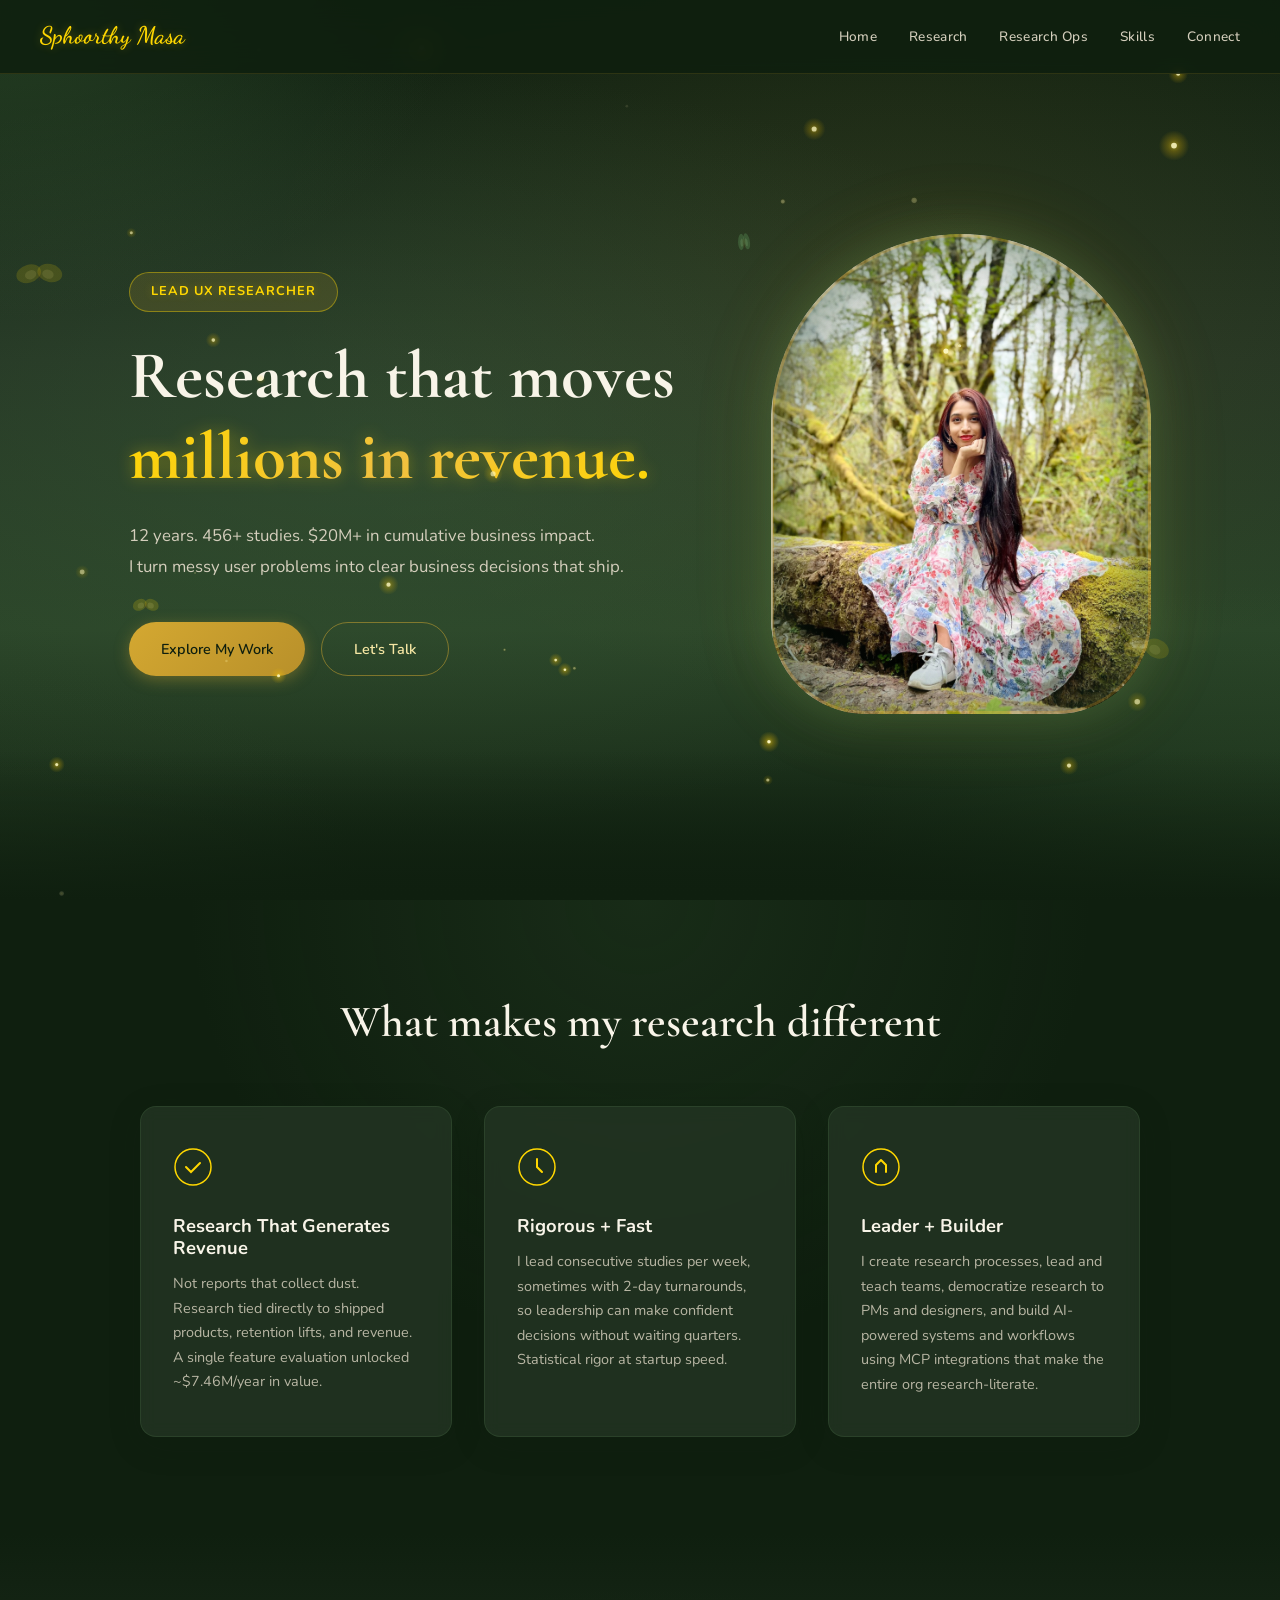
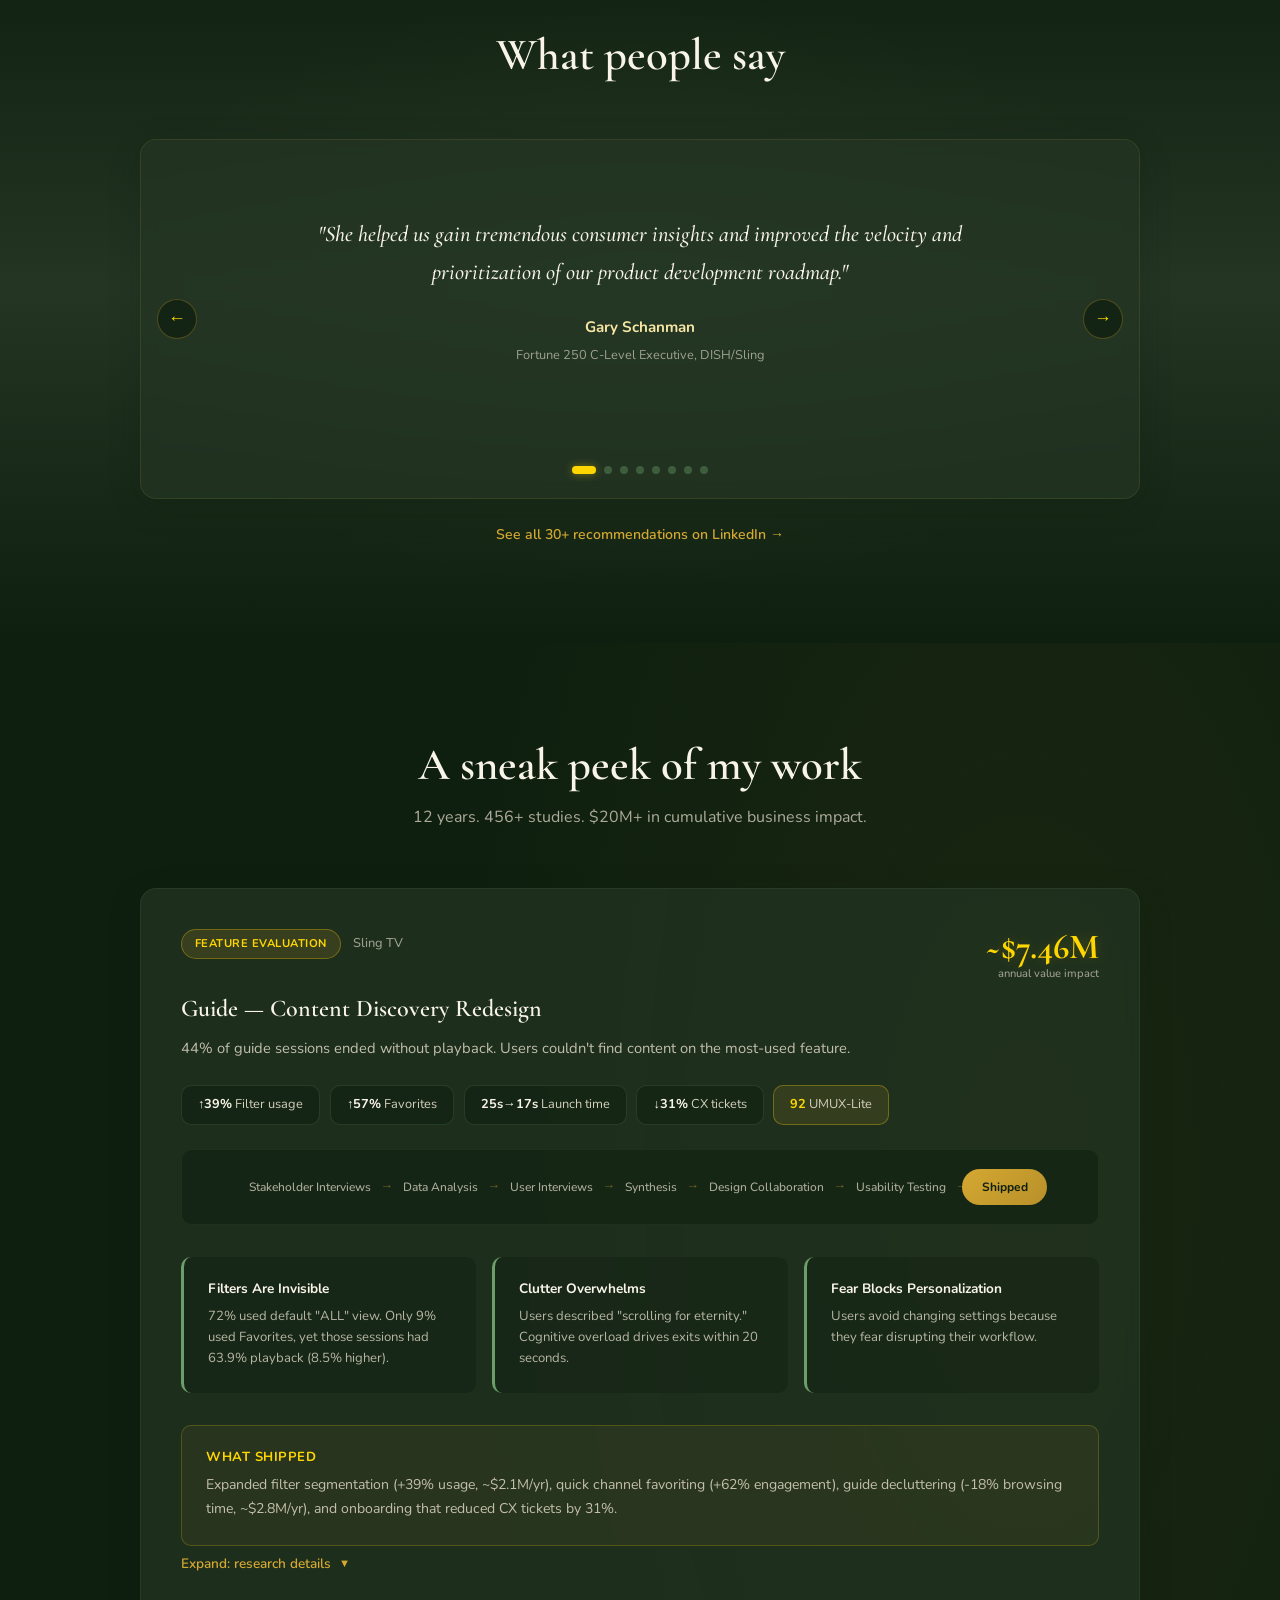
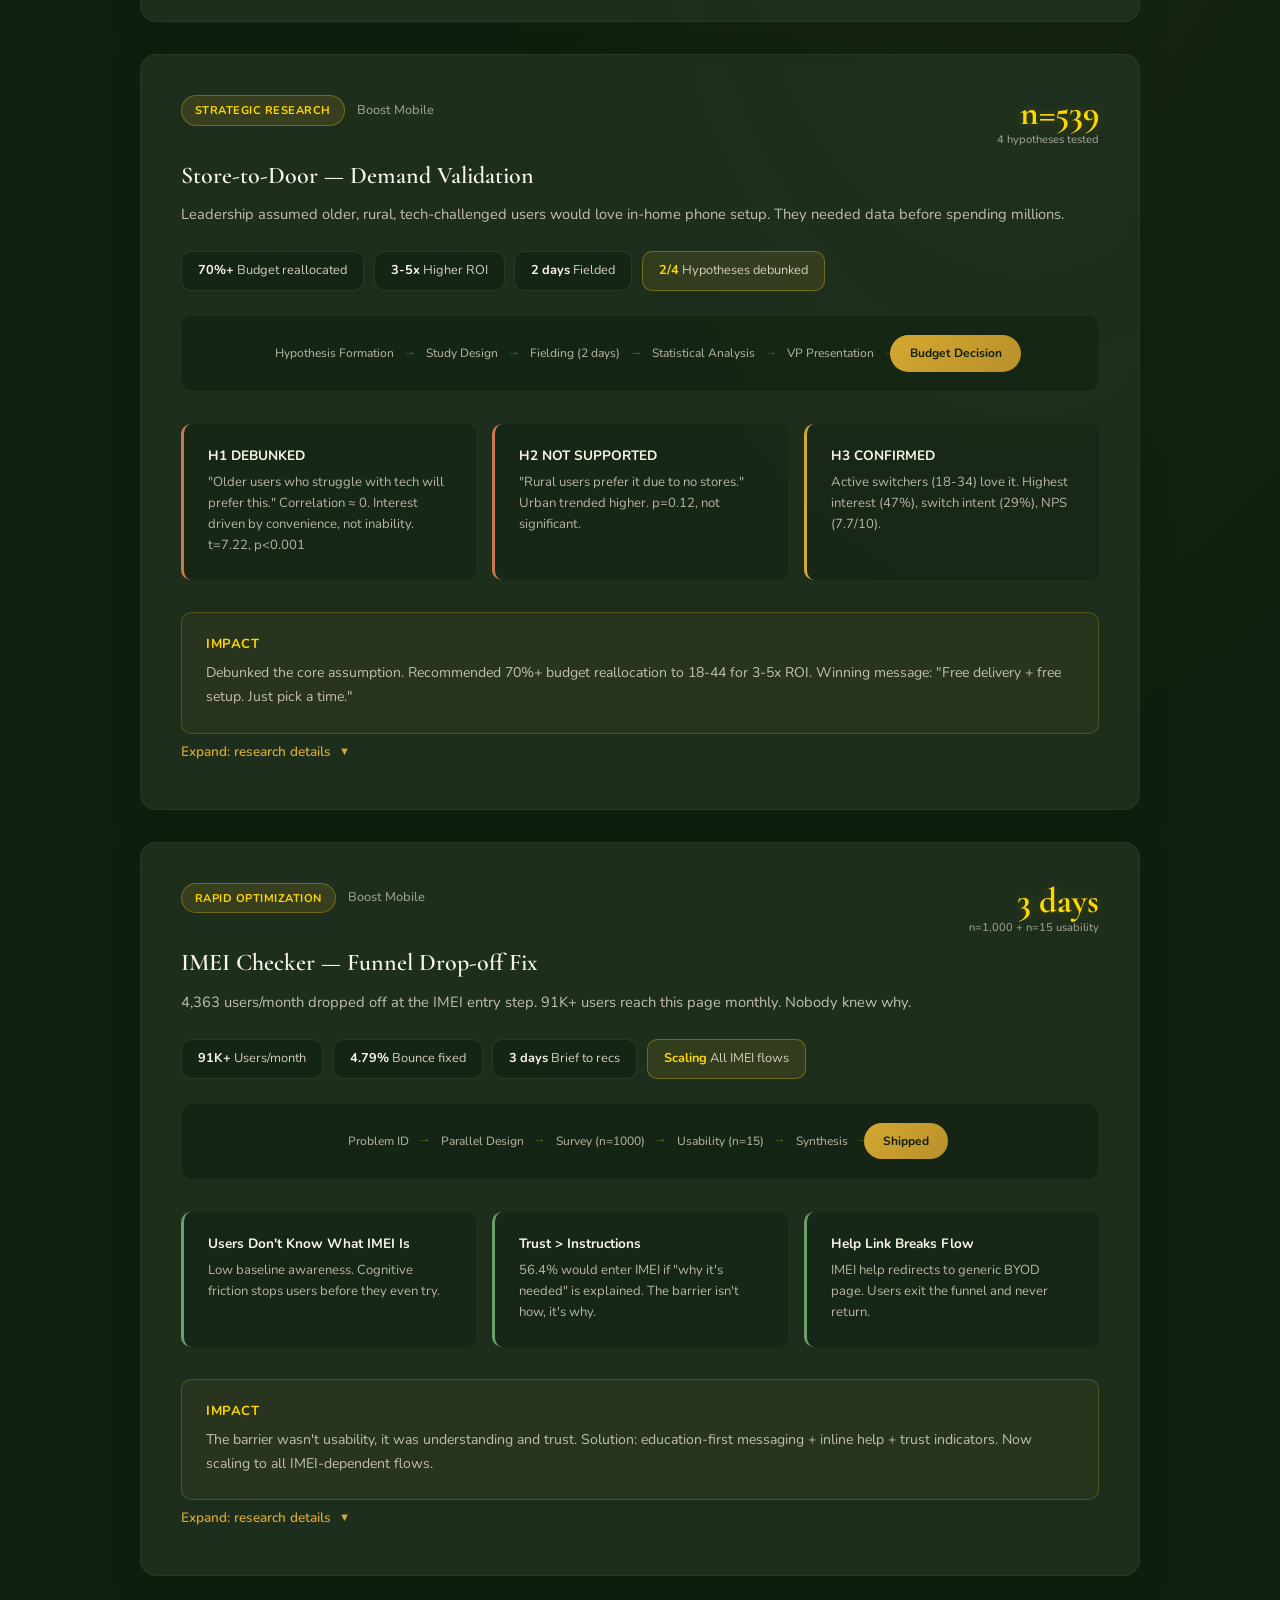
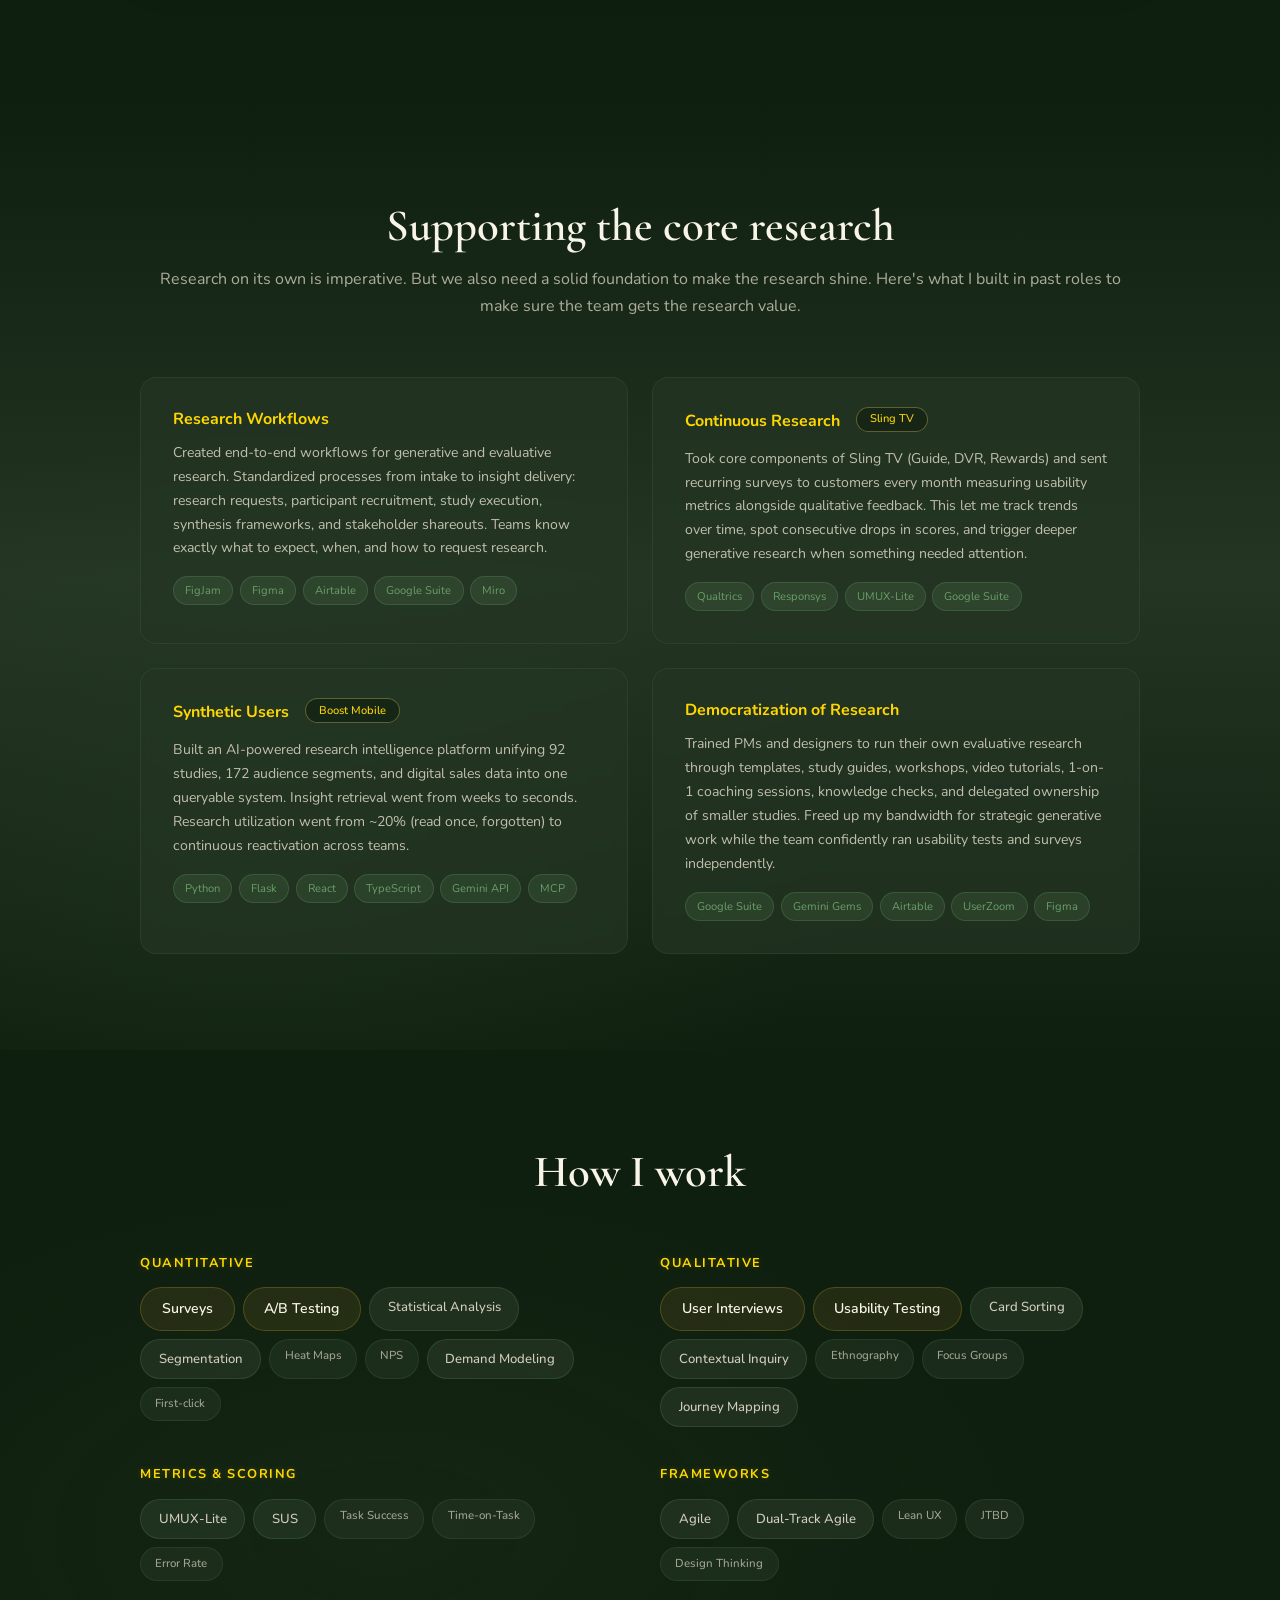
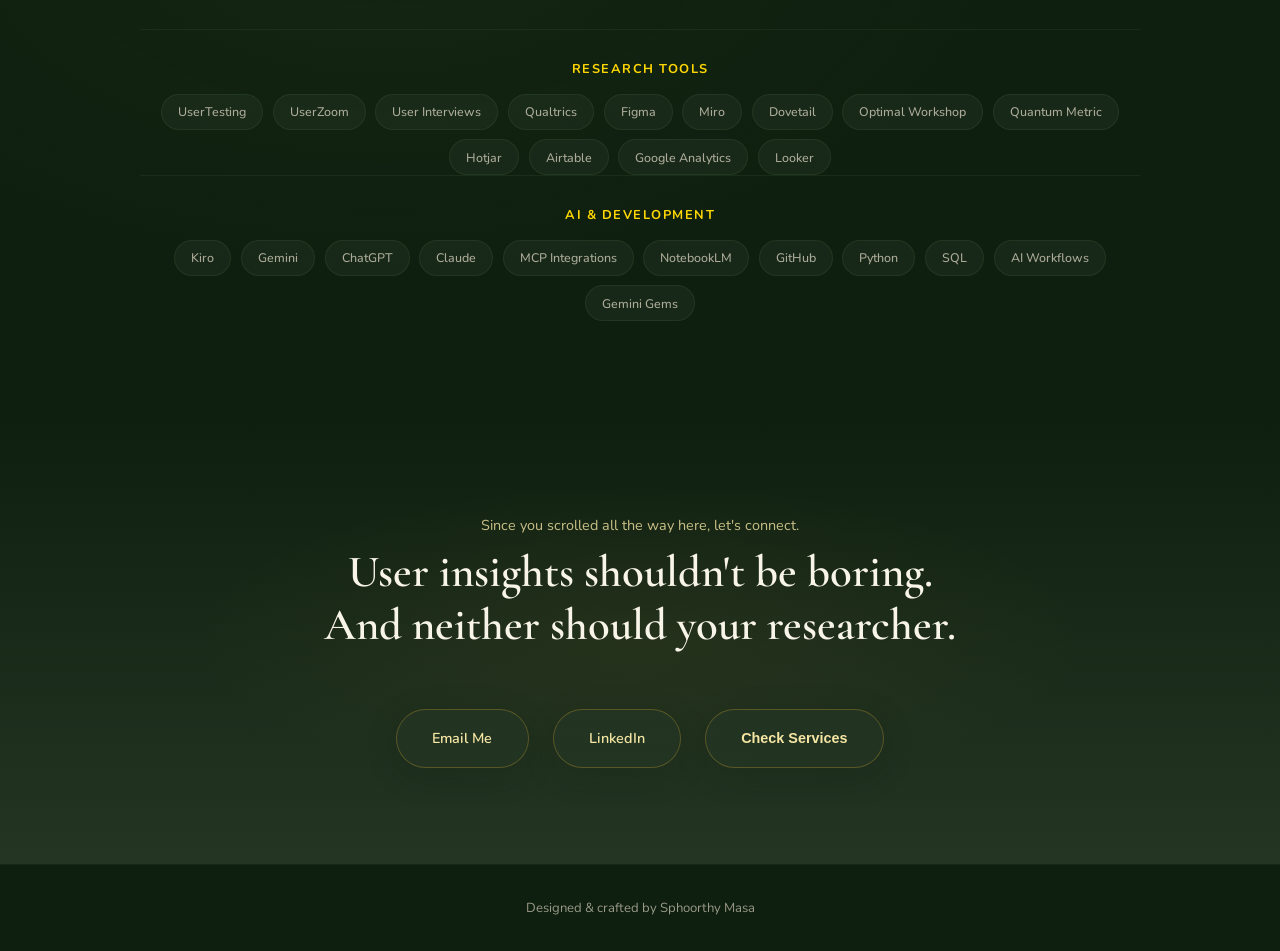
==== commit e569082e: "Fix LinkedIn URLs to correct profile /in/smasa/" ====
--- a/index.html
+++ b/index.html
@@ -26,7 +26,7 @@
             "skills": "Mixed Methods Research, Usability Testing, Survey Design, Statistical Analysis, Research Operations, AI-powered Research Tools, MCP Integrations, Team Leadership"
         },
         "url": "https://sphoorthymasa.github.io",
-        "sameAs": ["https://www.linkedin.com/in/sphoorthymasa"]
+        "sameAs": ["https://www.linkedin.com/in/smasa"]
     }
     </script>
 </head>
@@ -148,7 +148,7 @@
                 <button class="carousel-arrow carousel-prev" id="carousel-prev" aria-label="Previous">&larr;</button>
                 <button class="carousel-arrow carousel-next" id="carousel-next" aria-label="Next">&rarr;</button>
             </div>
-            <a href="https://www.linkedin.com/in/sphoorthymasa/" target="_blank" class="linkedin-reccs reveal">
+            <a href="https://www.linkedin.com/in/smasa/details/recommendations/" target="_blank" class="linkedin-reccs reveal">
                 See all 30+ recommendations on LinkedIn &rarr;
             </a>
         </div>
@@ -583,7 +583,7 @@
                     <a href="mailto:sphoorthymasa@outlook.com" class="contact-btn">
                         <span>Email Me</span>
                     </a>
-                    <a href="https://www.linkedin.com/in/sphoorthymasa" target="_blank" rel="noopener noreferrer" class="contact-btn">
+                    <a href="https://www.linkedin.com/in/smasa/" target="_blank" rel="noopener noreferrer" class="contact-btn">
                         <span>LinkedIn</span>
                     </a>
                     <button class="contact-btn" id="services-btn">
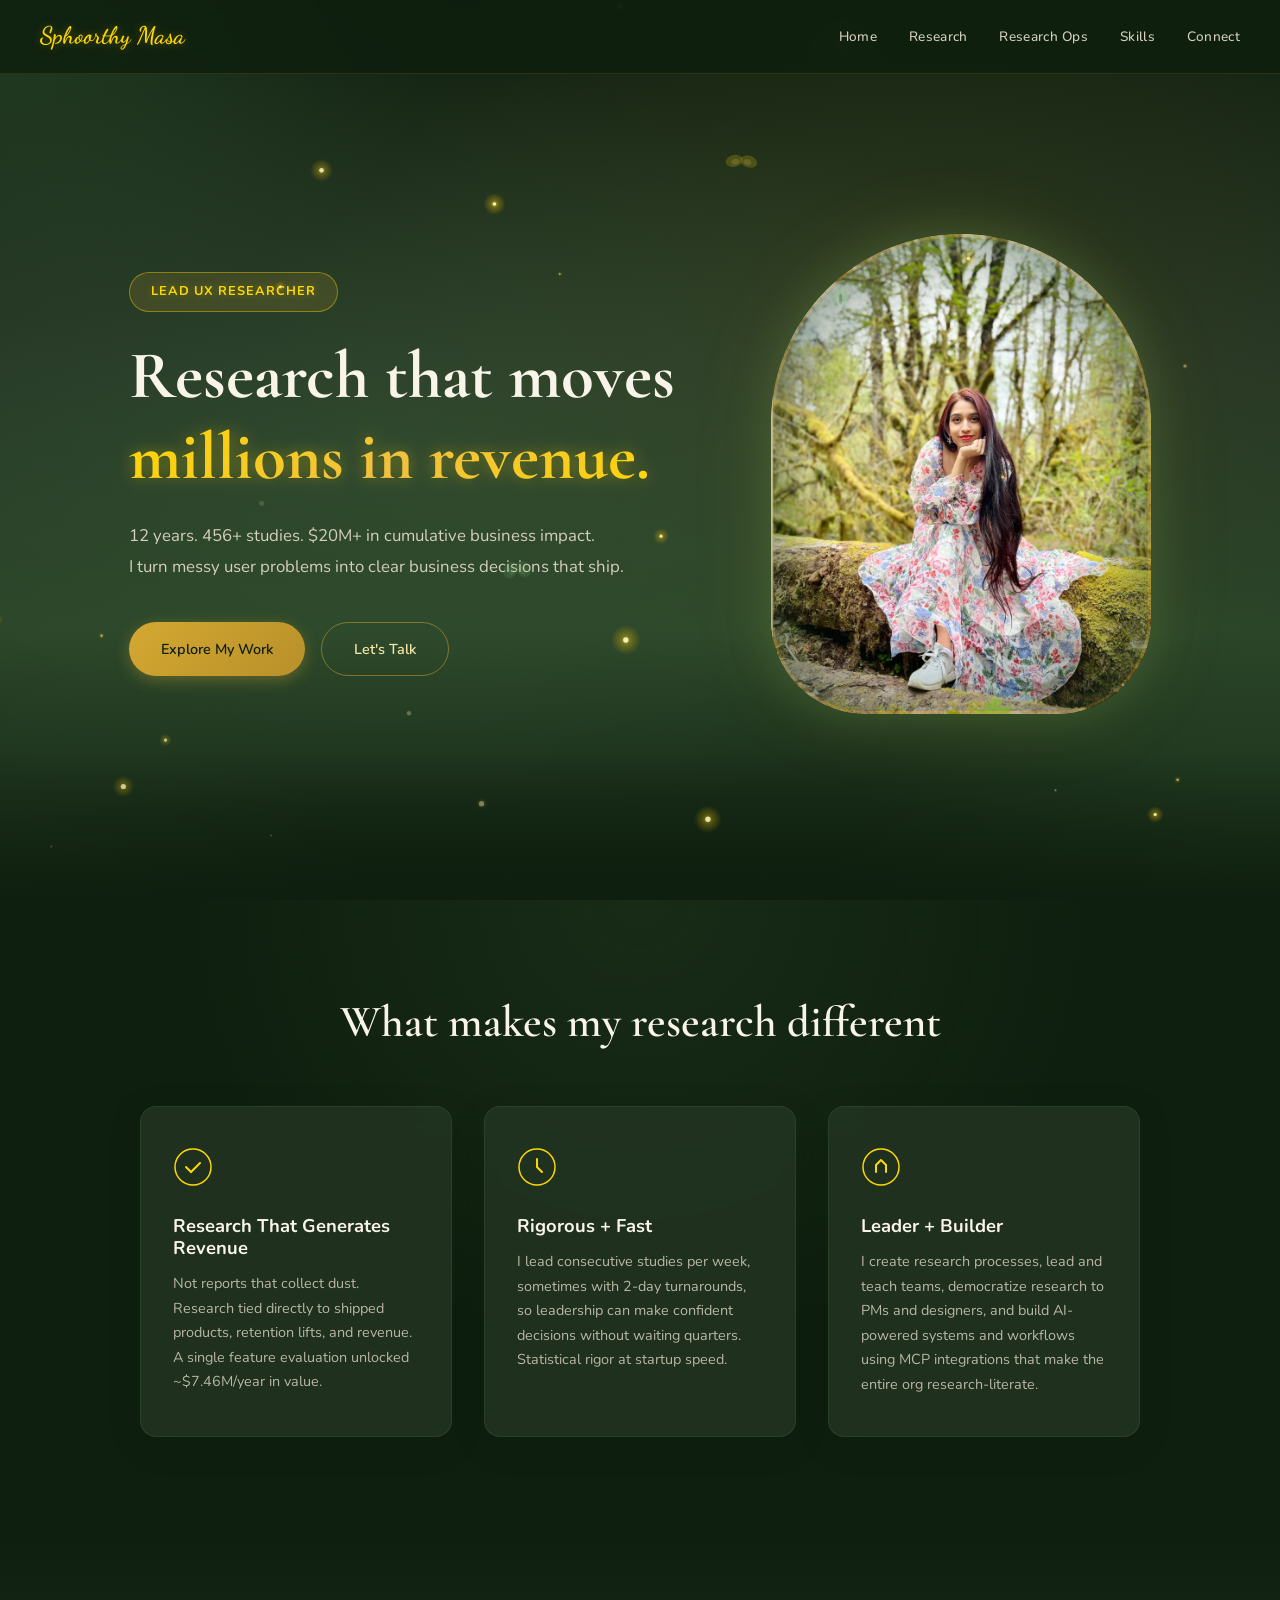
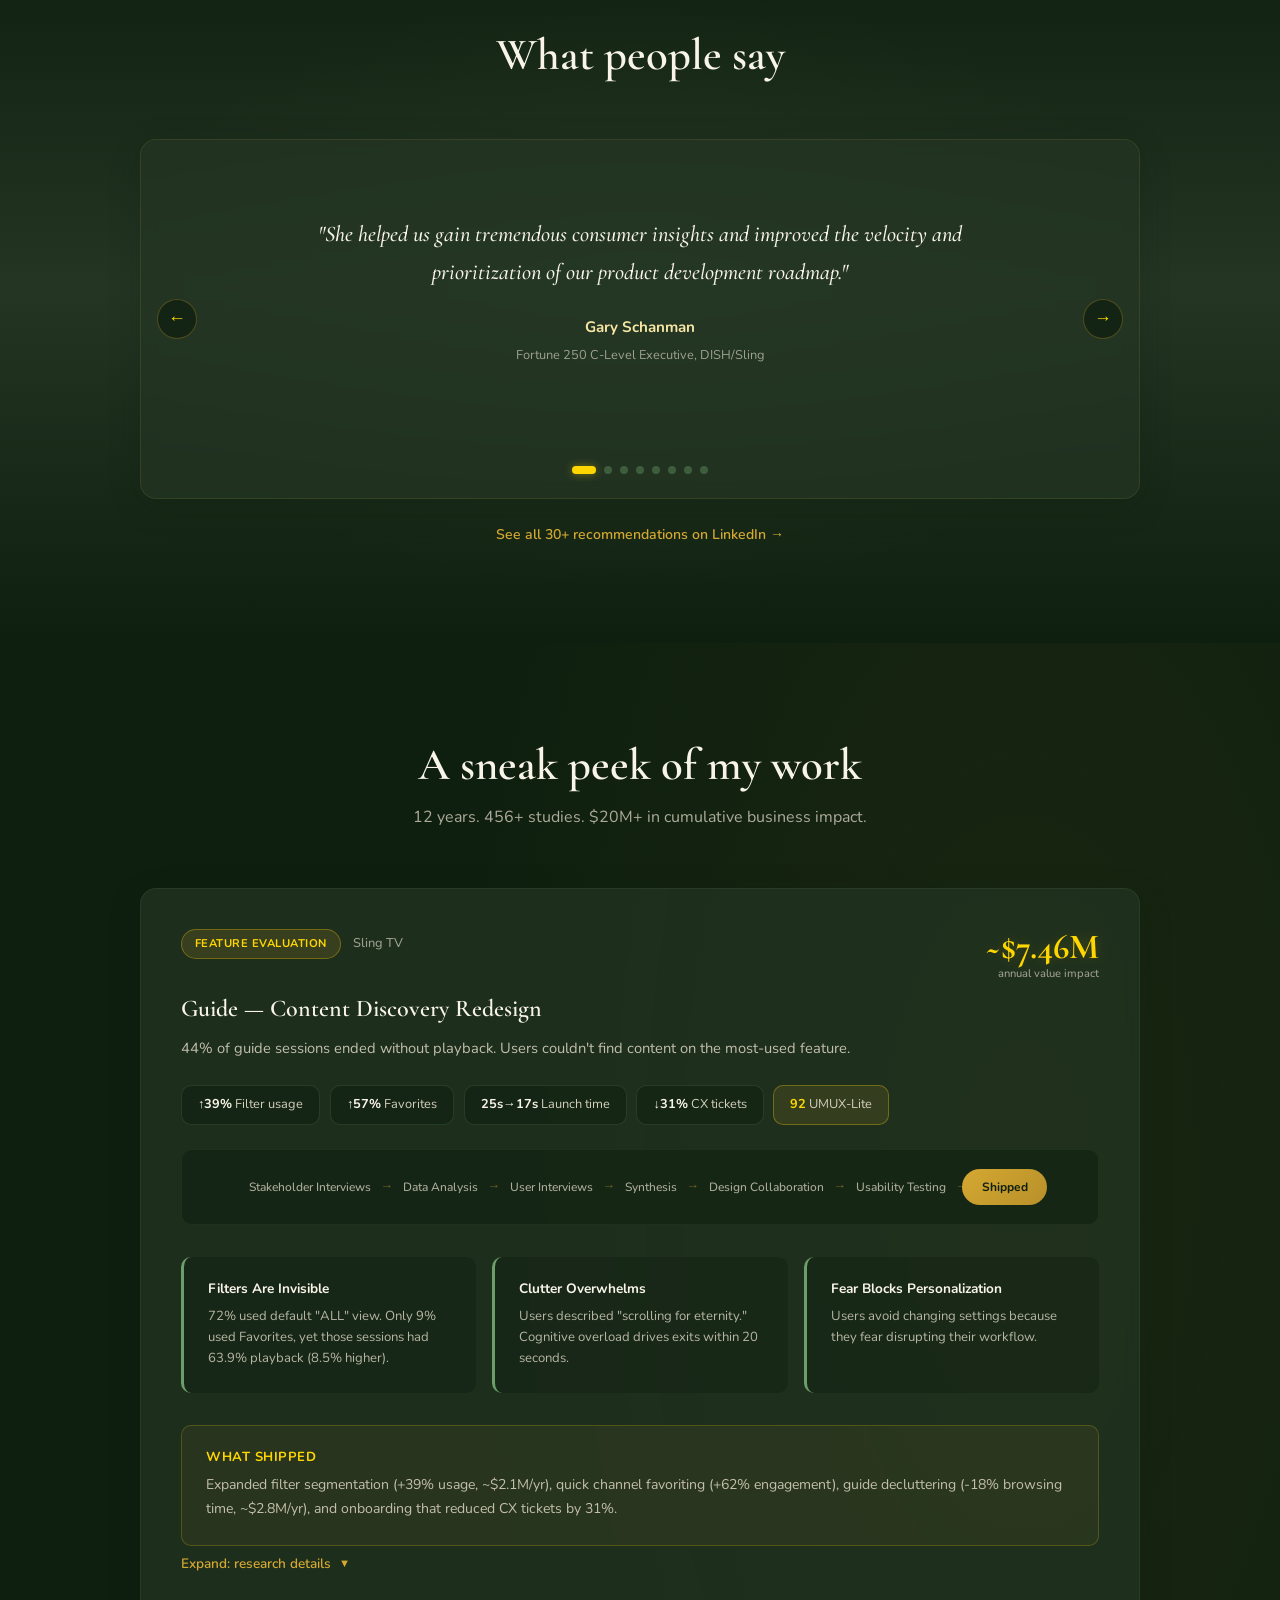
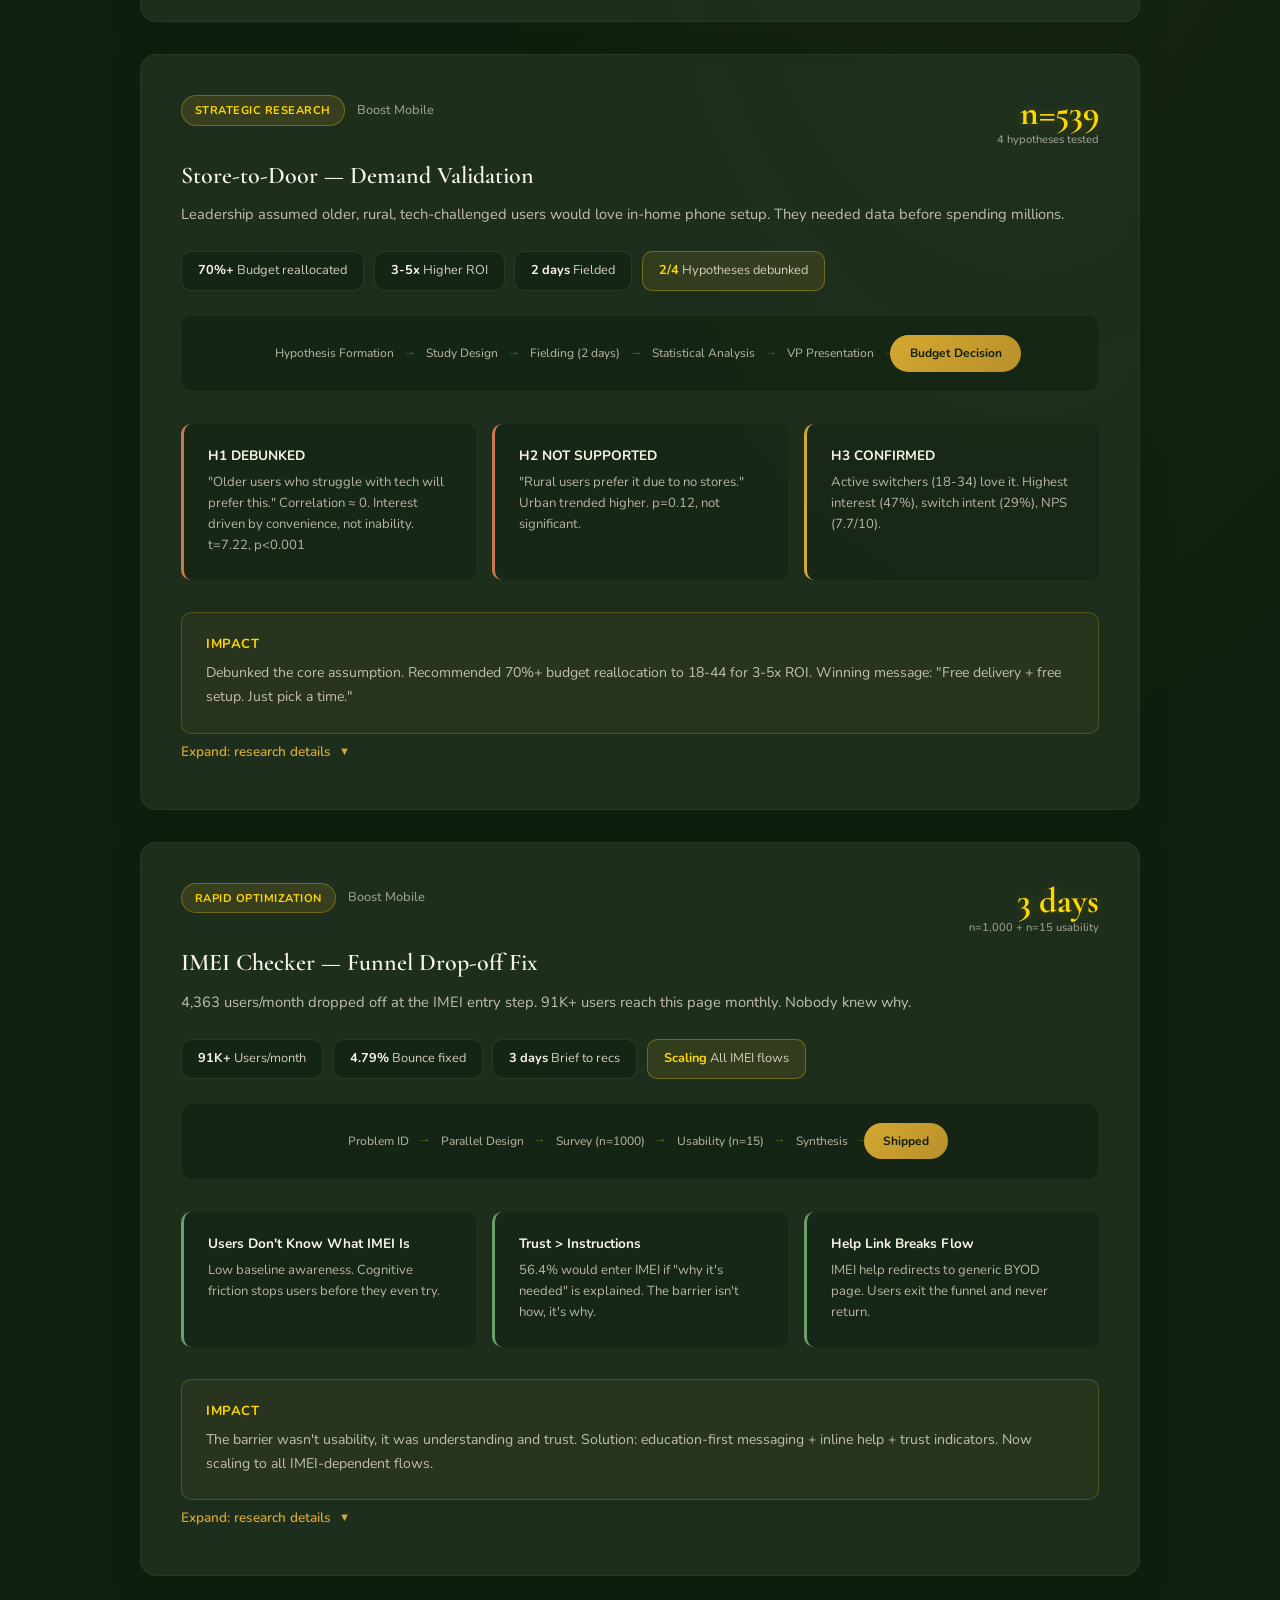
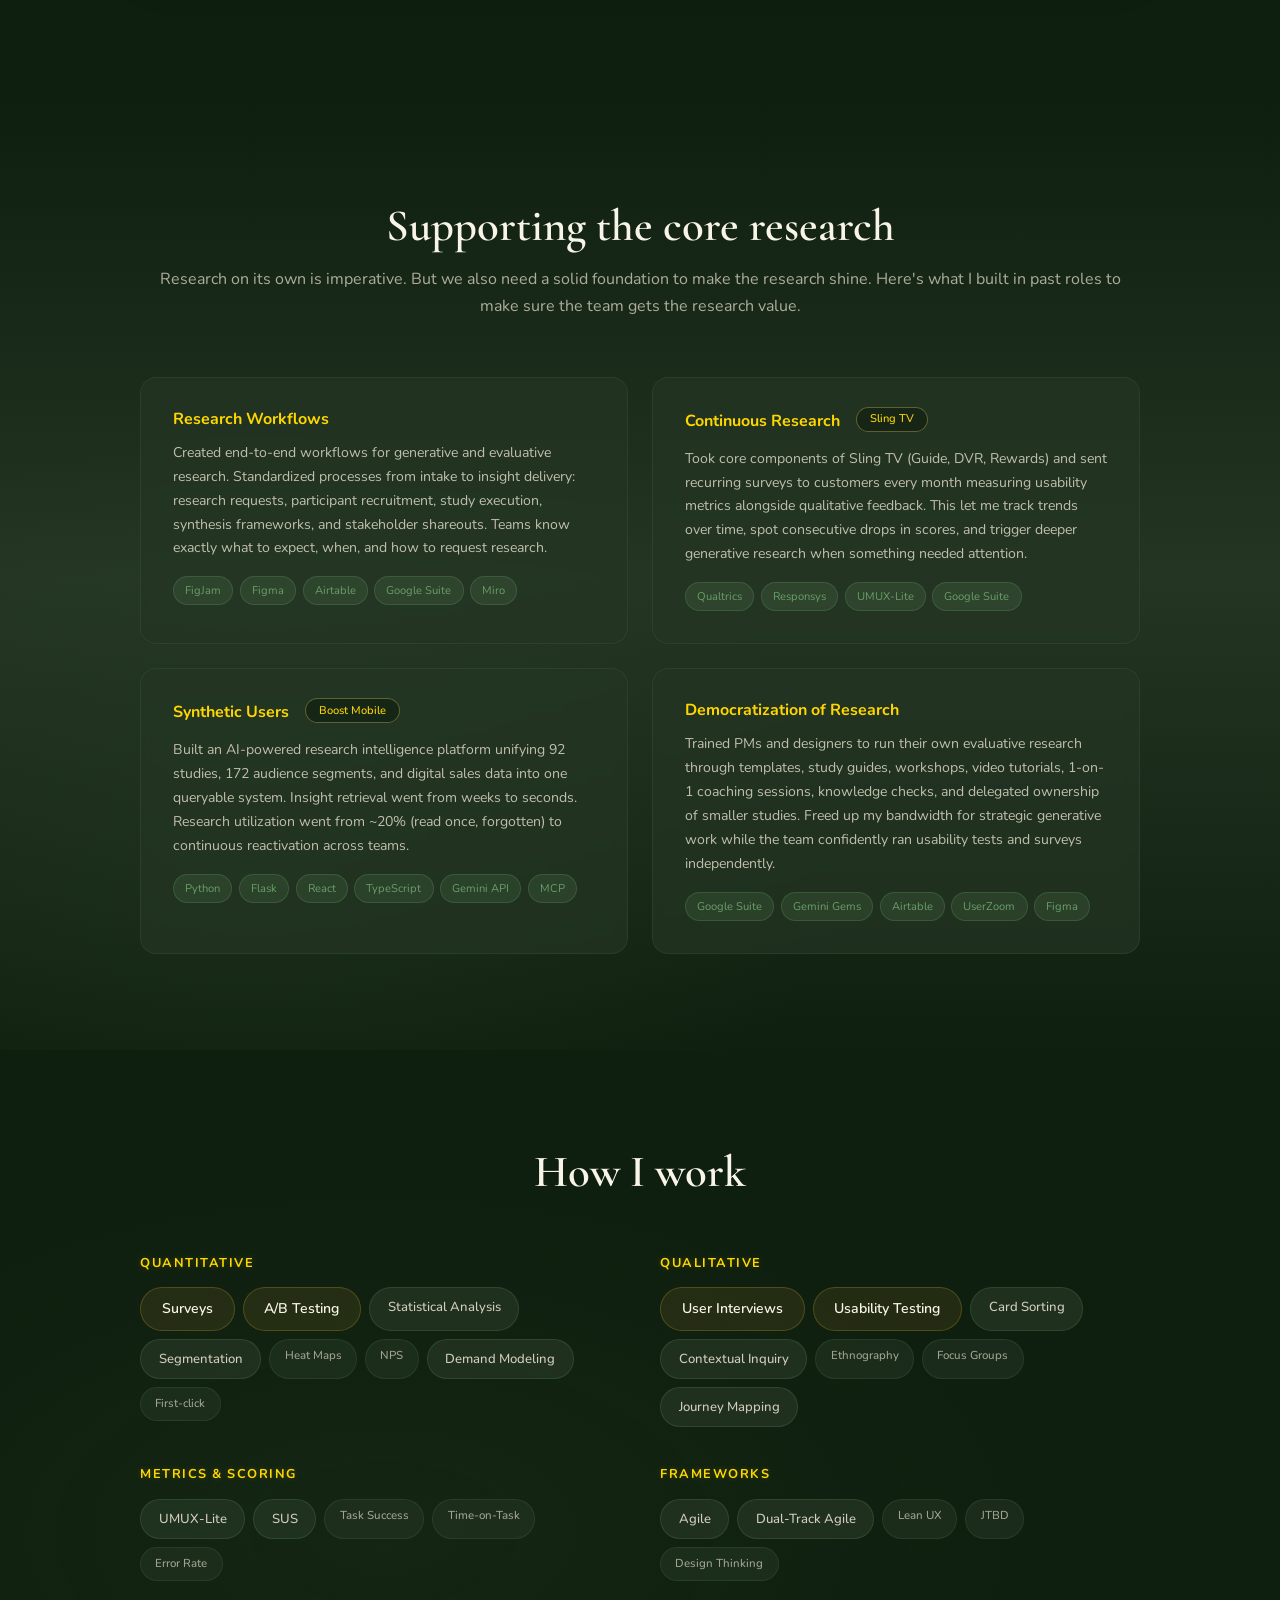
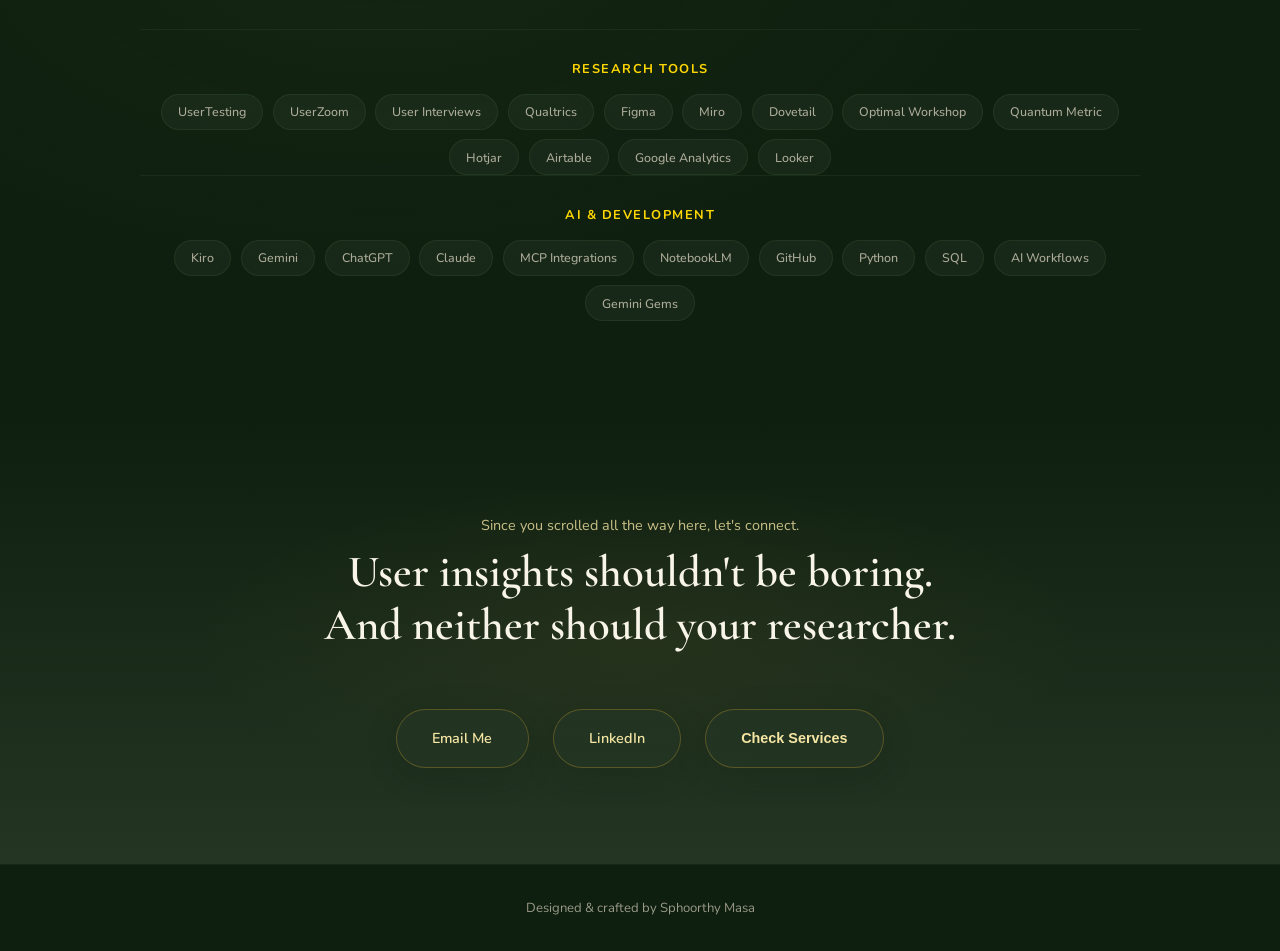
==== commit b1af087d: "Add golden lotus favicon" ====
--- a/index.html
+++ b/index.html
@@ -12,6 +12,7 @@
     <link rel="preconnect" href="https://fonts.gstatic.com" crossorigin>
     <link href="https://fonts.googleapis.com/css2?family=Cormorant+Garamond:ital,wght@0,400;0,500;0,600;0,700;1,400;1,500&family=Nunito:wght@300;400;500;600;700&family=Dancing+Script:wght@500;600;700&display=swap" rel="stylesheet">
     <link rel="stylesheet" href="style.css">
+    <link rel="icon" type="image/svg+xml" href="favicon.svg">
     <script type="application/ld+json">
     {
         "@context": "https://schema.org",
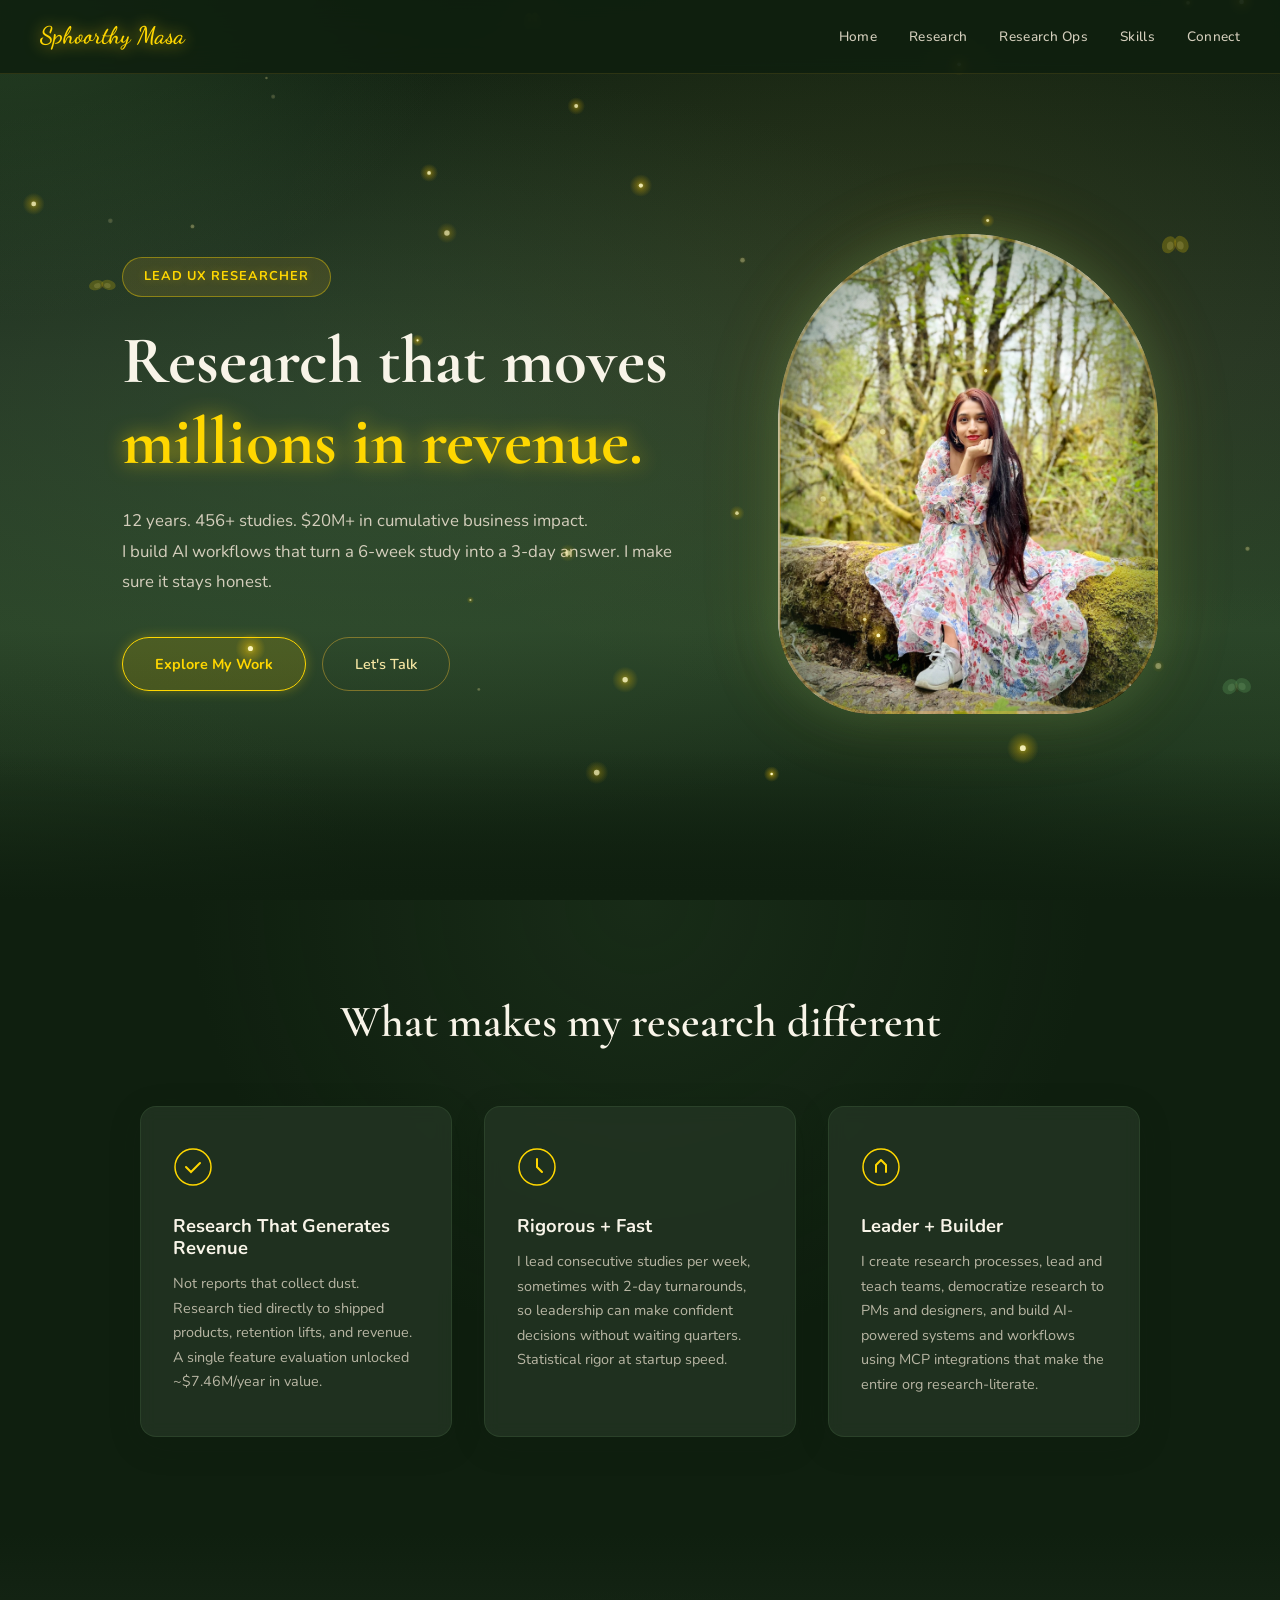
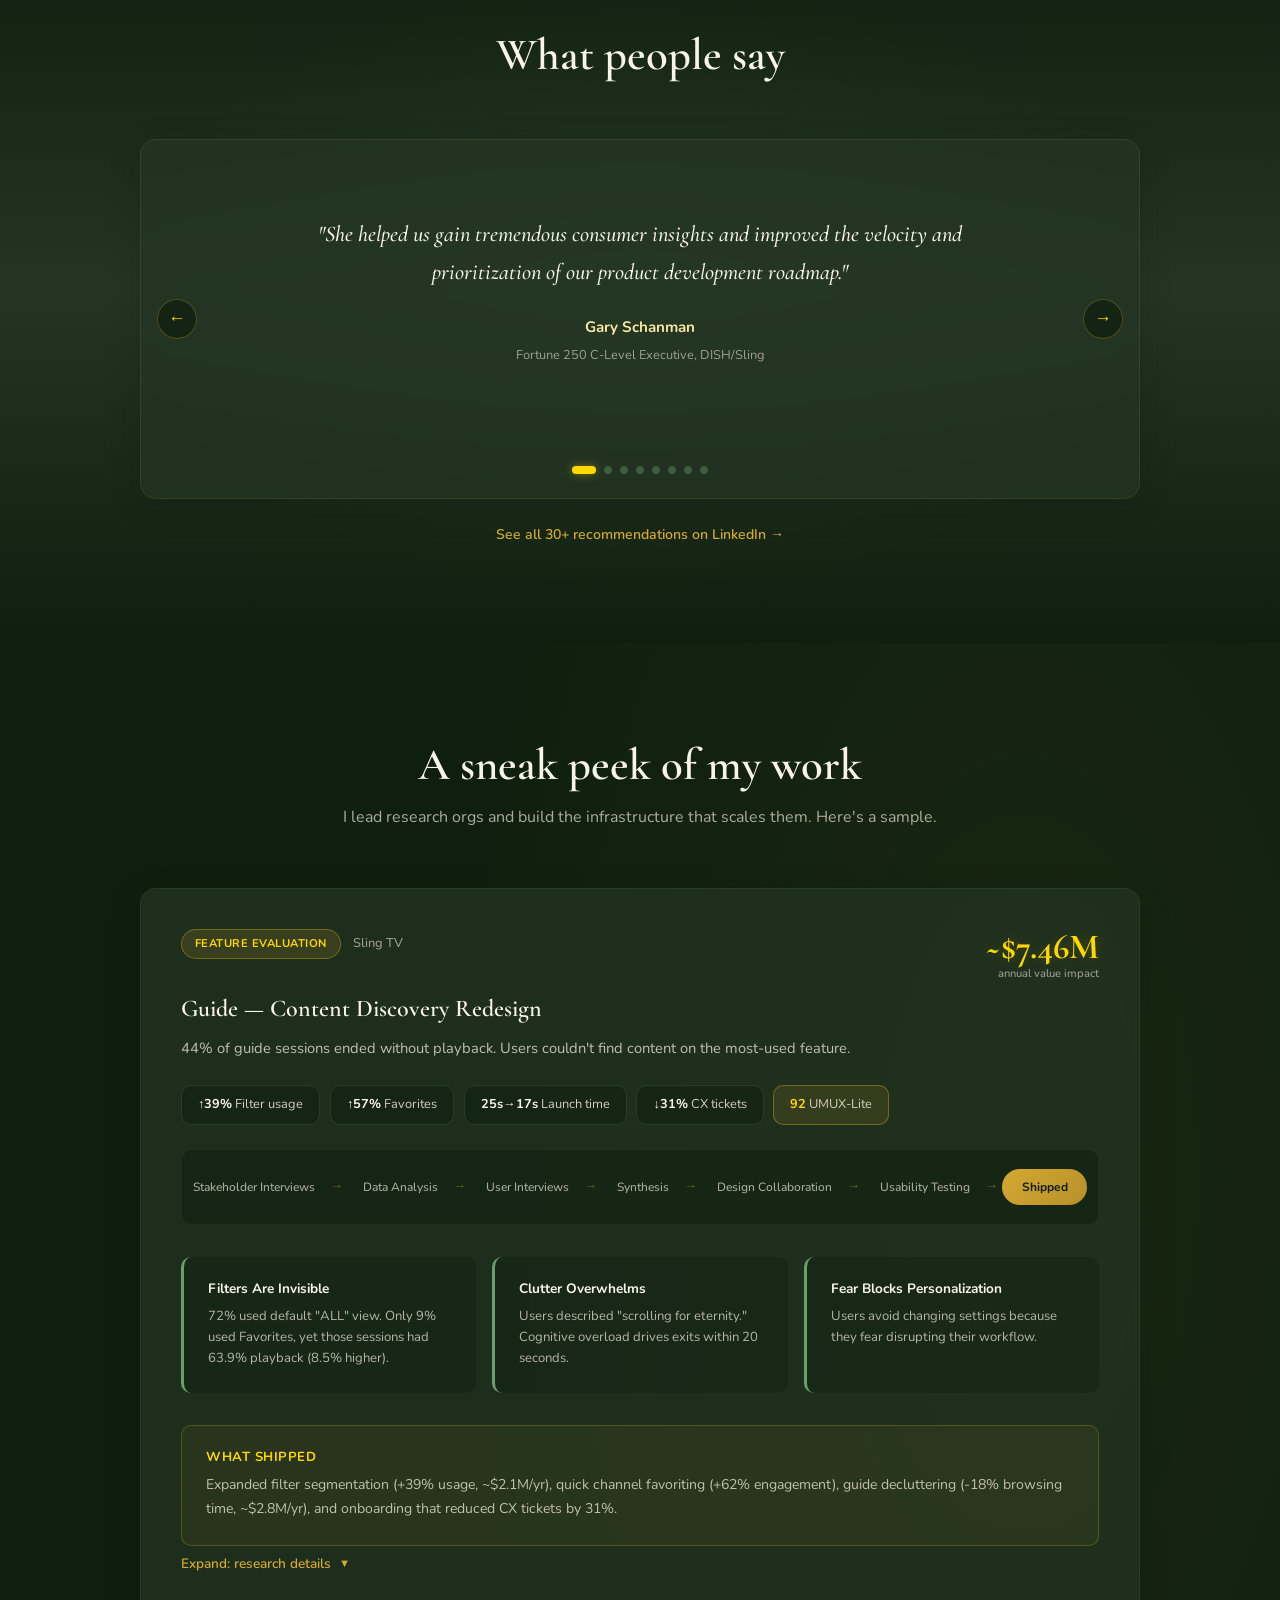
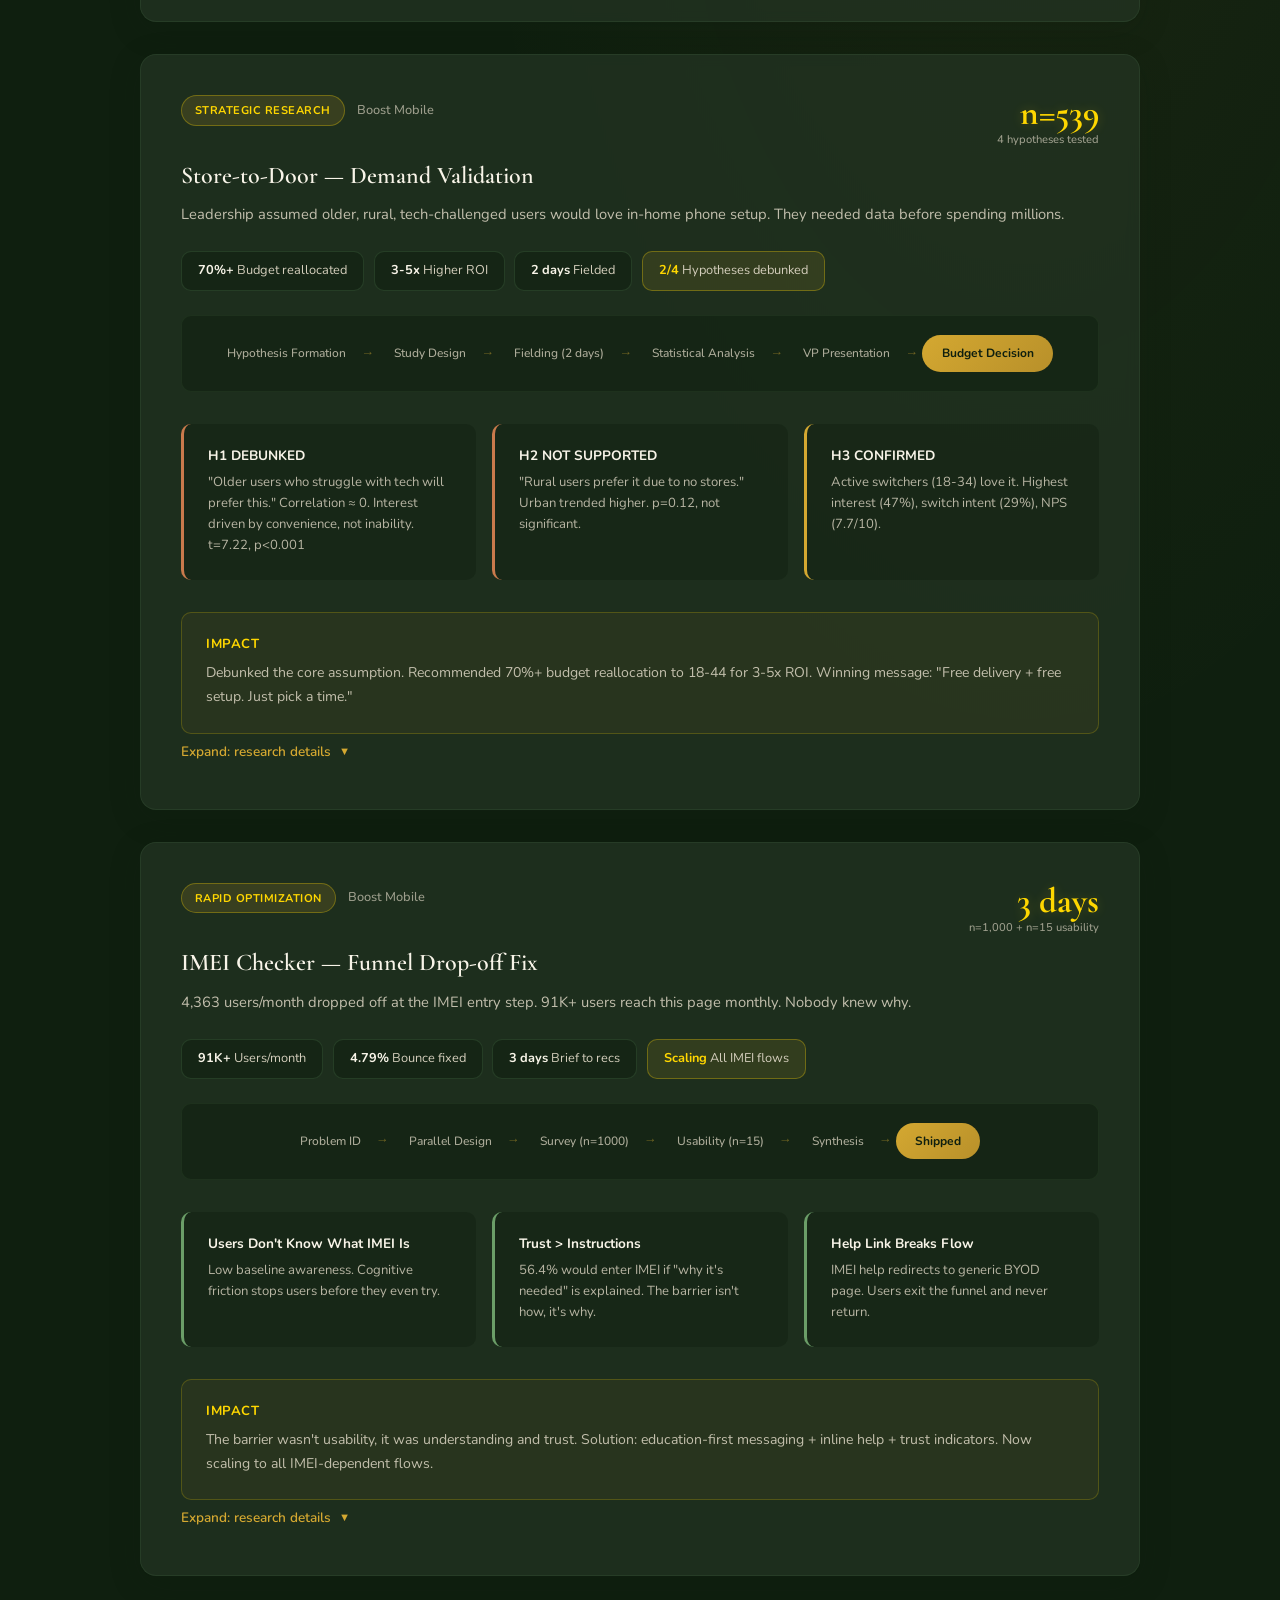
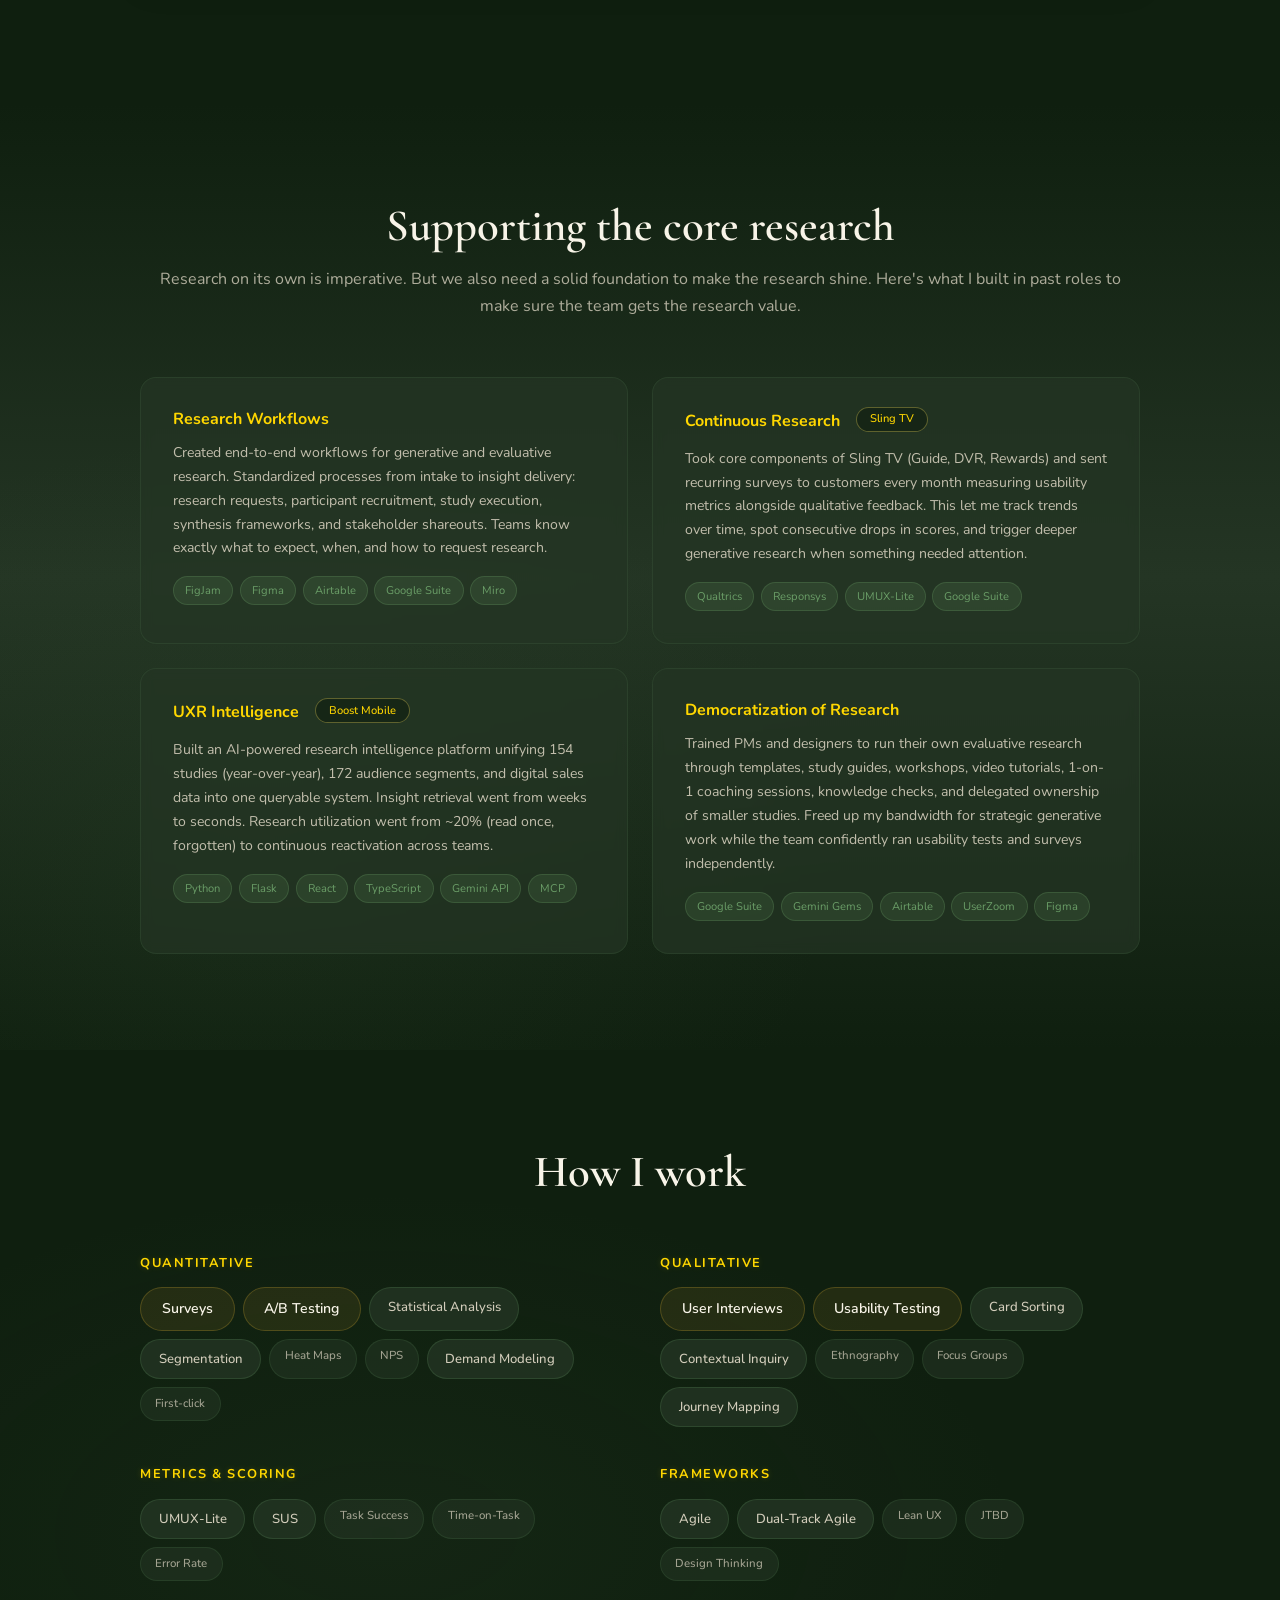
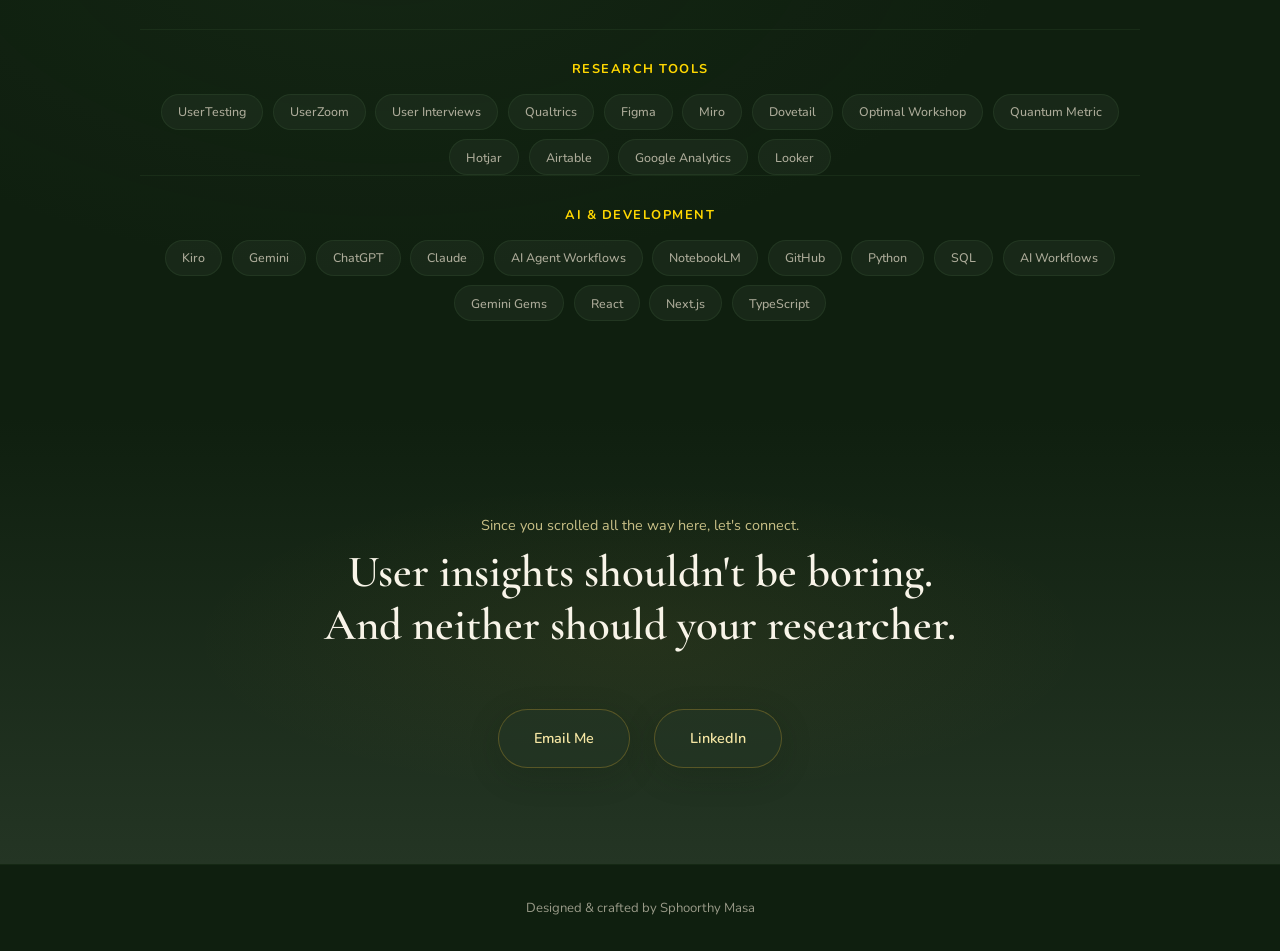
==== commit 7a5c3cf1: "Update gold styling, hero copy, skills, and audit fixes" ====
--- a/index.html
+++ b/index.html
@@ -4,9 +4,9 @@
     <meta charset="UTF-8">
     <meta name="viewport" content="width=device-width, initial-scale=1.0">
     <title>Sphoorthy Masa | Lead UX Researcher</title>
-    <meta name="description" content="Sphoorthy Masa — Lead UX Researcher. 12 years driving $20M+ in measurable business impact across streaming, telecom, and healthcare. 456+ studies. Research that changes roadmaps.">
+    <meta name="description" content="Sphoorthy Masa — Lead UX Researcher. 12 years driving $20M+ in measurable business impact across streaming, telecom, and healthcare. I build AI workflows that turn a 6-week study into a 3-day answer.">
     <meta property="og:title" content="Sphoorthy Masa | Lead UX Researcher">
-    <meta property="og:description" content="12 years. $20M+ in cumulative research-driven impact. 456+ studies. I turn messy user problems into clear business decisions that ship.">
+    <meta property="og:description" content="12 years. $20M+ in cumulative research-driven impact. 456+ studies. I build AI workflows that turn a 6-week study into a 3-day answer. I make sure it stays honest.">
     <meta property="og:type" content="website">
     <link rel="preconnect" href="https://fonts.googleapis.com">
     <link rel="preconnect" href="https://fonts.gstatic.com" crossorigin>
@@ -19,7 +19,7 @@
         "@type": "Person",
         "name": "Sphoorthy Masa",
         "jobTitle": "Lead UX Researcher",
-        "description": "Lead UX Researcher with 12 years of experience. Drove $20M+ in cumulative business impact through research-driven product improvements. Led 456+ studies across streaming, telecom, and healthcare.",
+        "description": "Lead UX Researcher with 12 years of experience. Drove $20M+ in cumulative business impact through research-driven product improvements. Builds AI workflows that turn a 6-week study into a 3-day answer across streaming, telecom, and healthcare.",
         "knowsAbout": ["UX Research", "User Research", "Usability Testing", "Mixed Methods Research", "Survey Design", "Statistical Analysis", "Research Strategy", "Product Research", "AI Research Tools", "Research Operations"],
         "hasOccupation": {
             "@type": "Occupation",
@@ -59,7 +59,7 @@
             </h1>
             <p class="hero-subtitle reveal">
                 12 years. 456+ studies. $20M+ in cumulative business impact.<br>
-                I turn messy user problems into clear business decisions that ship.
+                I build AI workflows that turn a 6-week study into a 3-day answer. I make sure it stays honest.
             </p>
             <div class="hero-cta reveal">
                 <a href="#cases" class="btn btn-primary">Explore My Work</a>
@@ -160,7 +160,7 @@
         <div class="container">
             <div class="section-header reveal">
                 <h2>A sneak peek of my work</h2>
-                <p class="section-sub">12 years. 456+ studies. $20M+ in cumulative business impact.</p>
+                <p class="section-sub">I lead research orgs and build the infrastructure that scales them. Here's a sample.</p>
             </div>
 
             <!-- Case 1: Guide -->
@@ -487,8 +487,8 @@
                     </div>
                 </div>
                 <div class="ops-card">
-                    <h4>Synthetic Users <span class="ops-company-tag">Boost Mobile</span></h4>
-                    <p>Built an AI-powered research intelligence platform unifying 92 studies, 172 audience segments, and digital sales data into one queryable system. Insight retrieval went from weeks to seconds. Research utilization went from ~20% (read once, forgotten) to continuous reactivation across teams.</p>
+                    <h4>UXR Intelligence <span class="ops-company-tag">Boost Mobile</span></h4>
+                    <p>Built an AI-powered research intelligence platform unifying 154 studies (year-over-year), 172 audience segments, and digital sales data into one queryable system. Insight retrieval went from weeks to seconds. Research utilization went from ~20% (read once, forgotten) to continuous reactivation across teams.</p>
                     <div class="ops-tech">
                         <span>Python</span><span>Flask</span><span>React</span><span>TypeScript</span><span>Gemini API</span><span>MCP</span>
                     </div>
@@ -566,7 +566,7 @@
             <div class="tools-strip reveal">
                 <h4>AI & Development</h4>
                 <div class="tools-row">
-                    <span>Kiro</span><span>Gemini</span><span>ChatGPT</span><span>Claude</span><span>MCP Integrations</span><span>NotebookLM</span><span>GitHub</span><span>Python</span><span>SQL</span><span>AI Workflows</span><span>Gemini Gems</span>
+                    <span>Kiro</span><span>Gemini</span><span>ChatGPT</span><span>Claude</span><span>AI Agent Workflows</span><span>NotebookLM</span><span>GitHub</span><span>Python</span><span>SQL</span><span>AI Workflows</span><span>Gemini Gems</span><span>React</span><span>Next.js</span><span>TypeScript</span>
                 </div>
             </div>
         </div>
@@ -587,37 +587,7 @@
                     <a href="https://www.linkedin.com/in/smasa/" target="_blank" rel="noopener noreferrer" class="contact-btn">
                         <span>LinkedIn</span>
                     </a>
-                    <button class="contact-btn" id="services-btn">
-                        <span>Check Services</span>
-                    </button>
-                </div>
-            </div>
-
-            <!-- Services Form -->
-            <div class="services-form hidden" id="services-form">
-                <h3>Request a Research Consultation</h3>
-                <form id="contact-form" onsubmit="return handleFormSubmit(event)">
-                    <div class="form-row">
-                        <input type="text" name="name" placeholder="Your name" required>
-                        <input type="email" name="email" placeholder="Your email" required>
-                    </div>
-                    <div class="form-row">
-                        <select name="request_type" required>
-                            <option value="" disabled selected>Type of request</option>
-                            <option value="usability">Usability Research</option>
-                            <option value="strategy">Research Strategy</option>
-                            <option value="survey">Survey Design</option>
-                            <option value="workshop">Workshop / Training</option>
-                            <option value="ai-tools">AI Research Tools</option>
-                            <option value="other">Other</option>
-                        </select>
-                    </div>
-                    <div class="form-row">
-                        <textarea name="message" placeholder="Brief description (optional)" rows="3"></textarea>
-                    </div>
-                    <button type="submit" class="btn btn-primary">Send Request</button>
-                </form>
-                <p class="form-success hidden" id="form-success">Thank you! I'll get back to you soon.</p>
+                </div>
             </div>
         </div>
     </section>
--- a/style.css
+++ b/style.css
@@ -75,8 +75,9 @@
     font-family: 'Dancing Script', cursive;
     font-size: 1.5rem;
     font-weight: 600;
-    color: var(--gold-bright);
-    text-shadow: 0 0 10px rgba(255, 215, 0, 0.3);
+    color: #ffd700;
+    -webkit-text-fill-color: #ffd700;
+    filter: drop-shadow(0 0 8px rgba(255, 215, 0, 0.7));
     white-space: nowrap;
 }
 .nav-links { display: flex; gap: 2rem; }
@@ -181,11 +182,9 @@
 }
 .hero-title .line { display: block; }
 .hero-title .golden {
-    background: linear-gradient(135deg, #ffd700, #f0c040, #ffd700);
-    -webkit-background-clip: text;
-    -webkit-text-fill-color: transparent;
-    background-clip: text;
-    filter: drop-shadow(0 0 8px rgba(255, 215, 0, 0.4));
+    color: #ffd700;
+    -webkit-text-fill-color: #ffd700;
+    filter: drop-shadow(0 0 10px rgba(255, 215, 0, 0.7));
 }
 .hero-subtitle {
     font-size: 1.05rem;
@@ -257,14 +256,18 @@
     font-family: 'Nunito', sans-serif;
 }
 .btn-primary {
-    background: linear-gradient(135deg, var(--gold), #b8902a);
-    color: var(--forest-deep);
-    box-shadow: 0 4px 15px rgba(212, 168, 49, 0.35);
+    background: rgba(255, 215, 0, 0.15);
+    border: 1.5px solid #ffd700;
+    color: #ffd700;
+    font-weight: 700;
+    box-shadow: 0 0 12px rgba(255, 215, 0, 0.3);
 }
 .btn-primary:hover {
     transform: translateY(-2px);
-    box-shadow: 0 8px 30px rgba(255, 215, 0, 0.5);
-    background: linear-gradient(135deg, var(--gold-bright), var(--gold));
+    background: rgba(255, 215, 0, 0.25);
+    box-shadow: 0 0 20px rgba(255, 215, 0, 0.5);
+    border-color: #ffeb3b;
+    color: #ffeb3b;
 }
 .btn-ghost {
     background: transparent;
@@ -616,8 +619,24 @@
     border-radius: var(--radius-sm);
     border: 1px solid rgba(107, 158, 104, 0.1);
     overflow-x: auto;
-    flex-wrap: wrap;
+    flex-wrap: nowrap;
     justify-content: center;
+    position: relative;
+    -webkit-overflow-scrolling: touch;
+}
+.case-process-flow::after {
+    content: '';
+    position: sticky;
+    right: 0;
+    min-width: 30px;
+    height: 100%;
+    background: linear-gradient(to left, rgba(15, 31, 15, 0.8), transparent);
+    pointer-events: none;
+    display: none;
+}
+@media (max-width: 768px) {
+    .case-process-flow { justify-content: flex-start; }
+    .case-process-flow::after { display: block; }
 }
 .flow-step {
     padding: 0.5rem 1rem;
@@ -627,11 +646,12 @@
     position: relative;
     white-space: nowrap;
     opacity: 0.8;
+    margin-right: 1rem;
 }
 .flow-step:not(:last-child)::after {
     content: '\2192';
     position: absolute;
-    right: -6px; top: 50%;
+    right: -0.75rem; top: 50%;
     transform: translateY(-50%);
     color: var(--gold);
     font-size: 0.8rem;
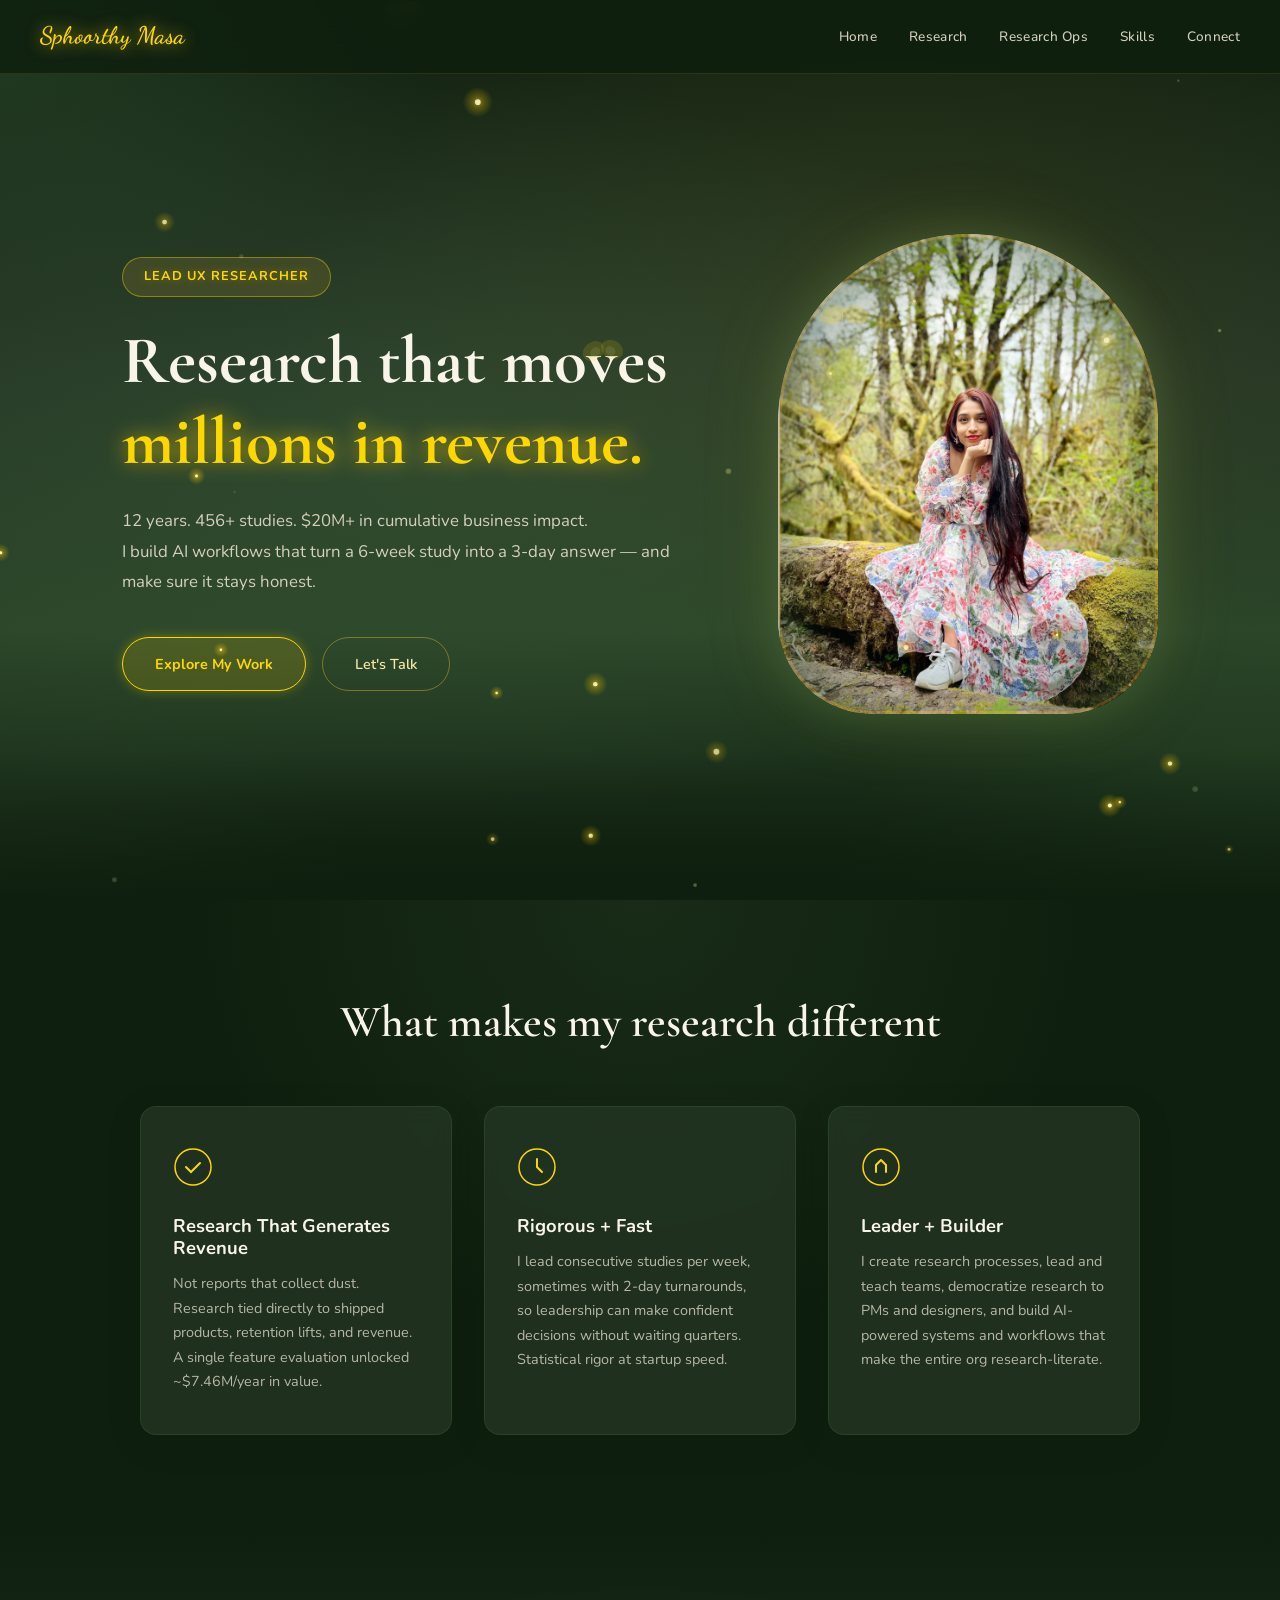
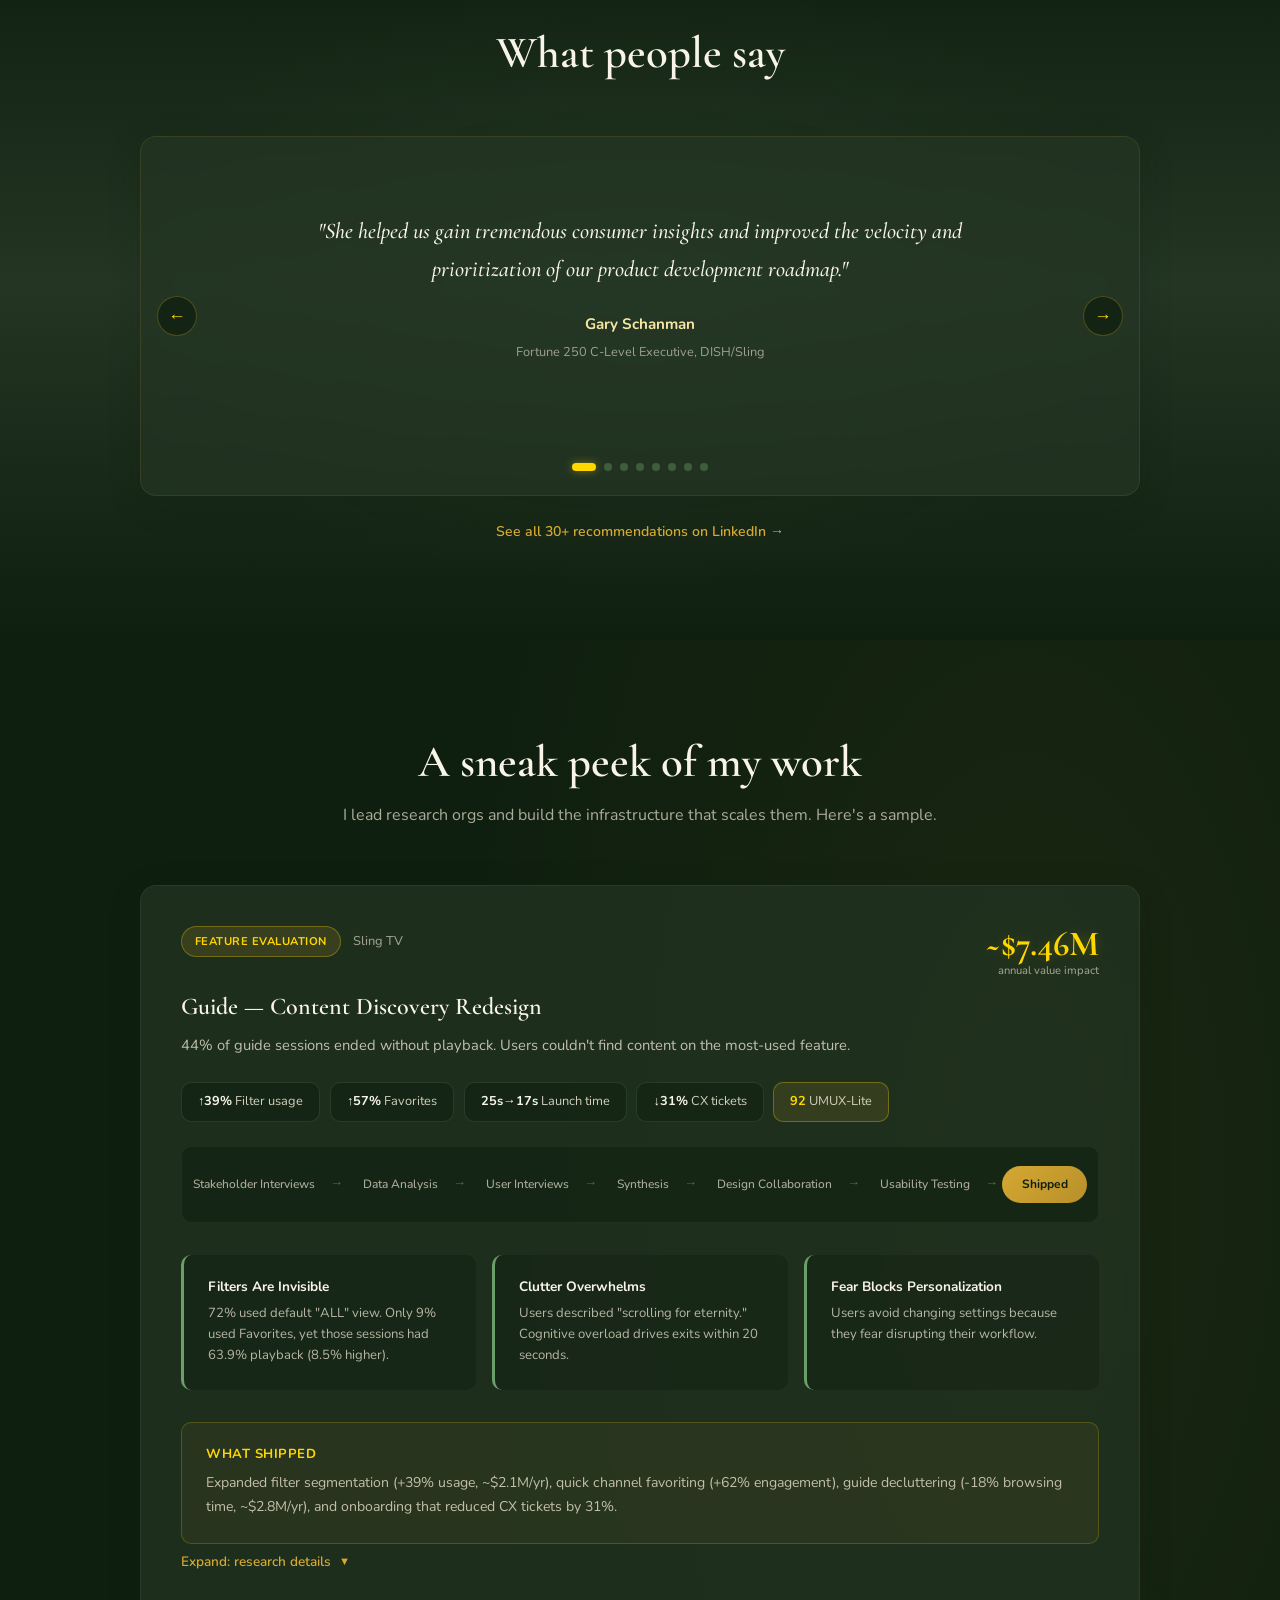
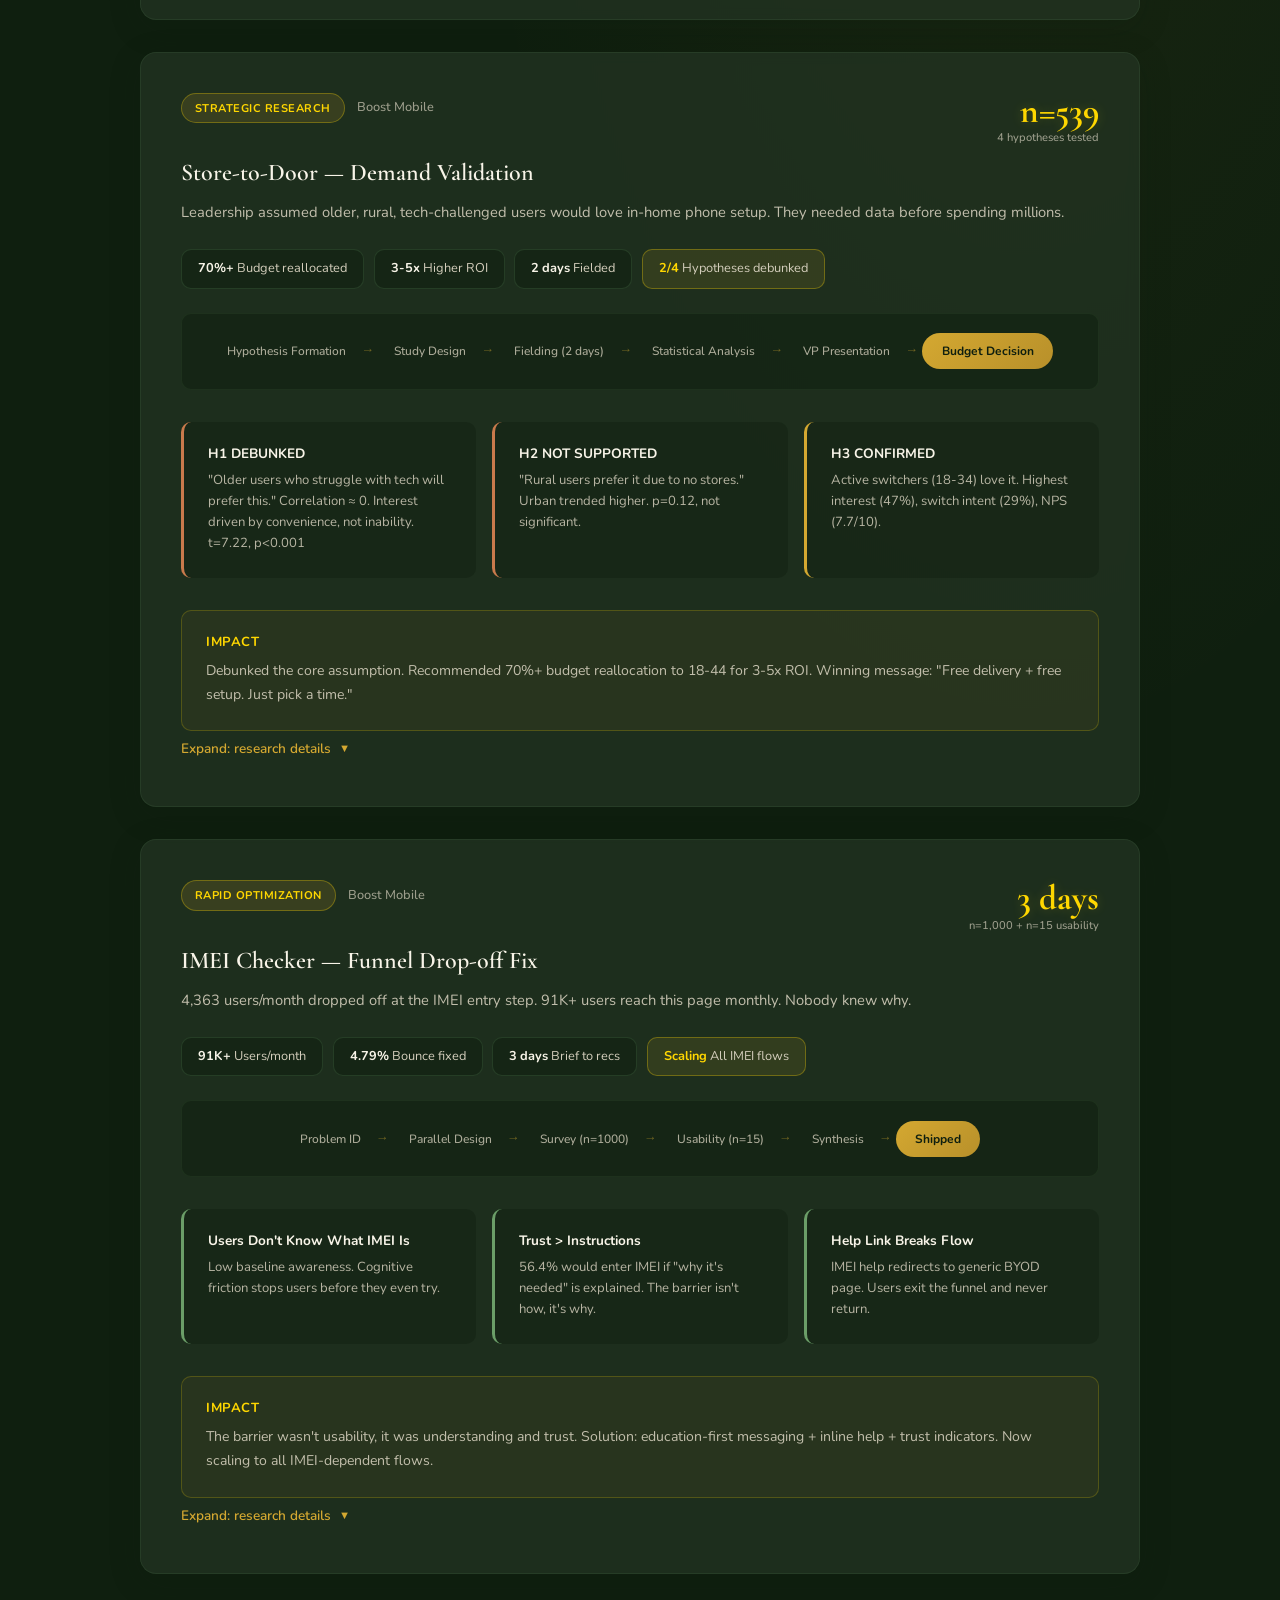
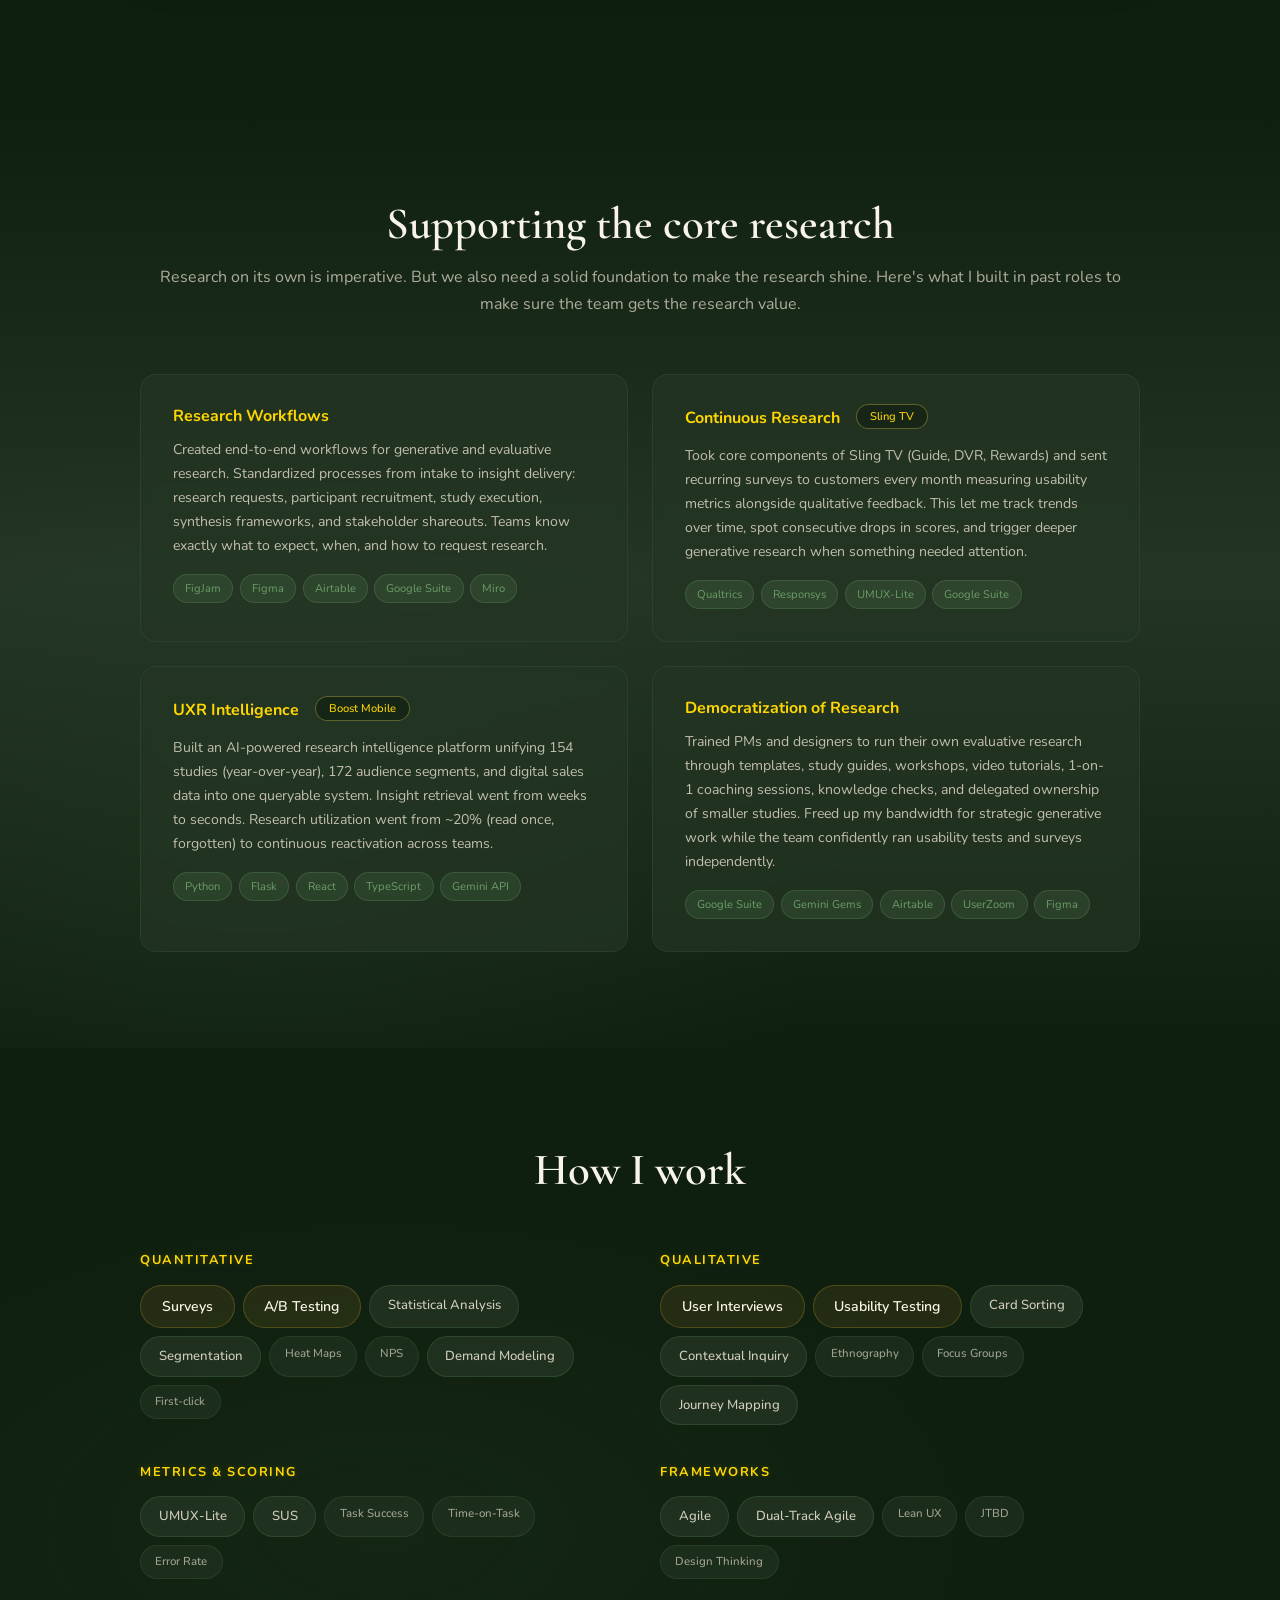
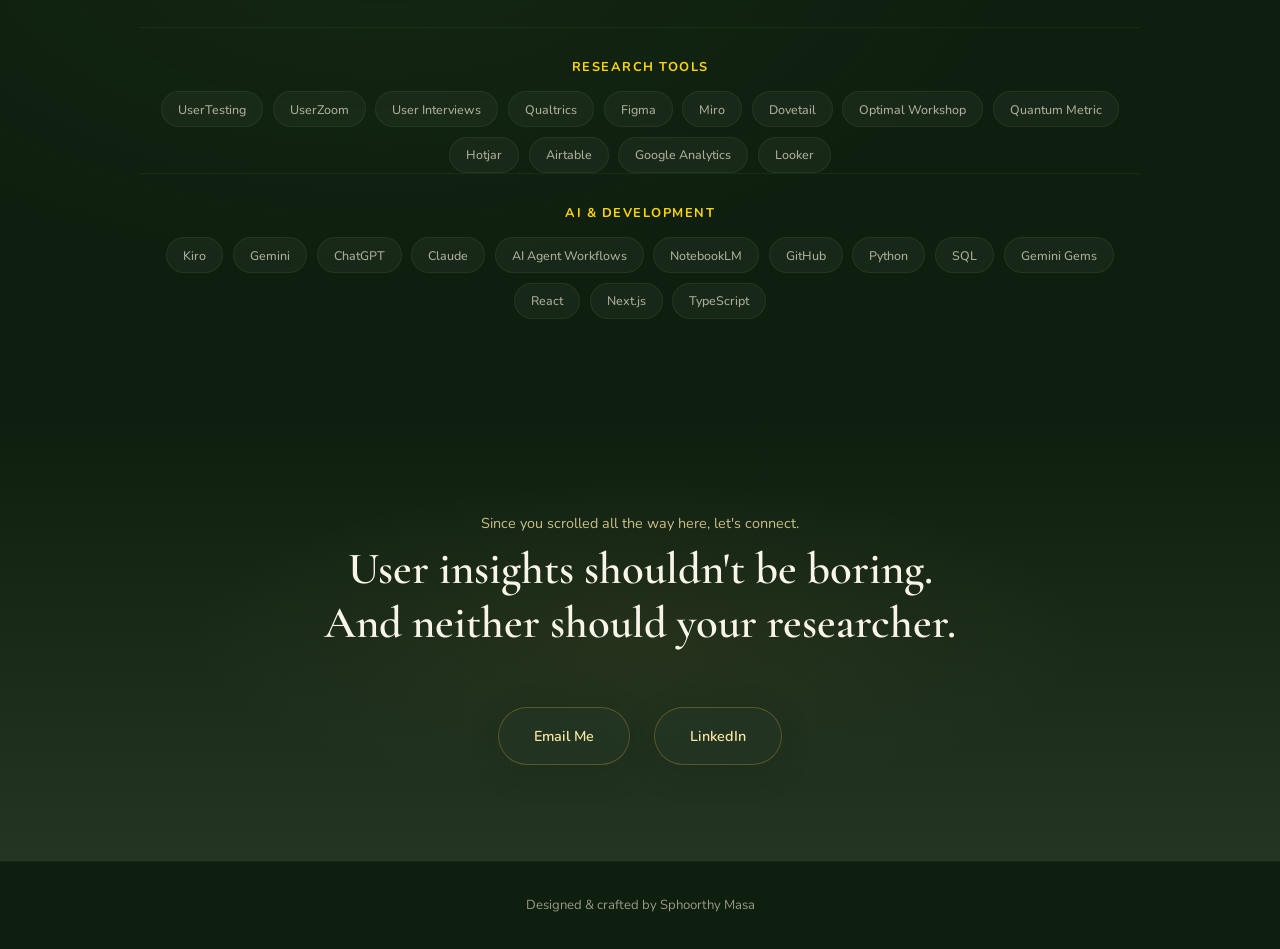
==== commit 078a41b6: "Fix content inconsistencies: remove MCP references, fix URL, dedupe skills" ====
--- a/index.html
+++ b/index.html
@@ -6,7 +6,7 @@
     <title>Sphoorthy Masa | Lead UX Researcher</title>
     <meta name="description" content="Sphoorthy Masa — Lead UX Researcher. 12 years driving $20M+ in measurable business impact across streaming, telecom, and healthcare. I build AI workflows that turn a 6-week study into a 3-day answer.">
     <meta property="og:title" content="Sphoorthy Masa | Lead UX Researcher">
-    <meta property="og:description" content="12 years. $20M+ in cumulative research-driven impact. 456+ studies. I build AI workflows that turn a 6-week study into a 3-day answer. I make sure it stays honest.">
+    <meta property="og:description" content="12 years. $20M+ in cumulative research-driven impact. 456+ studies. I build AI workflows that turn a 6-week study into a 3-day answer — and make sure it stays honest.">
     <meta property="og:type" content="website">
     <link rel="preconnect" href="https://fonts.googleapis.com">
     <link rel="preconnect" href="https://fonts.gstatic.com" crossorigin>
@@ -24,9 +24,9 @@
         "hasOccupation": {
             "@type": "Occupation",
             "name": "Lead UX Researcher",
-            "skills": "Mixed Methods Research, Usability Testing, Survey Design, Statistical Analysis, Research Operations, AI-powered Research Tools, MCP Integrations, Team Leadership"
+            "skills": "Mixed Methods Research, Usability Testing, Survey Design, Statistical Analysis, Research Operations, AI-powered Research Tools, AI Agent Workflows, Team Leadership"
         },
-        "url": "https://sphoorthymasa.github.io",
+        "url": "https://sphoorthymasa-uxr.github.io",
         "sameAs": ["https://www.linkedin.com/in/smasa"]
     }
     </script>
@@ -59,7 +59,7 @@
             </h1>
             <p class="hero-subtitle reveal">
                 12 years. 456+ studies. $20M+ in cumulative business impact.<br>
-                I build AI workflows that turn a 6-week study into a 3-day answer. I make sure it stays honest.
+                I build AI workflows that turn a 6-week study into a 3-day answer — and make sure it stays honest.
             </p>
             <div class="hero-cta reveal">
                 <a href="#cases" class="btn btn-primary">Explore My Work</a>
@@ -98,7 +98,7 @@
                         <svg width="40" height="40" viewBox="0 0 40 40" fill="none"><circle cx="20" cy="20" r="18" stroke="currentColor" stroke-width="1.5"/><path d="M15 25V18l5-5 5 5v7" stroke="currentColor" stroke-width="2" stroke-linecap="round" stroke-linejoin="round"/></svg>
                     </div>
                     <h3>Leader + Builder</h3>
-                    <p>I create research processes, lead and teach teams, democratize research to PMs and designers, and build AI-powered systems and workflows using MCP integrations that make the entire org research-literate.</p>
+                    <p>I create research processes, lead and teach teams, democratize research to PMs and designers, and build AI-powered systems and workflows that make the entire org research-literate.</p>
                 </div>
             </div>
         </div>
@@ -490,7 +490,7 @@
                     <h4>UXR Intelligence <span class="ops-company-tag">Boost Mobile</span></h4>
                     <p>Built an AI-powered research intelligence platform unifying 154 studies (year-over-year), 172 audience segments, and digital sales data into one queryable system. Insight retrieval went from weeks to seconds. Research utilization went from ~20% (read once, forgotten) to continuous reactivation across teams.</p>
                     <div class="ops-tech">
-                        <span>Python</span><span>Flask</span><span>React</span><span>TypeScript</span><span>Gemini API</span><span>MCP</span>
+                        <span>Python</span><span>Flask</span><span>React</span><span>TypeScript</span><span>Gemini API</span>
                     </div>
                 </div>
                 <div class="ops-card">
@@ -566,7 +566,7 @@
             <div class="tools-strip reveal">
                 <h4>AI & Development</h4>
                 <div class="tools-row">
-                    <span>Kiro</span><span>Gemini</span><span>ChatGPT</span><span>Claude</span><span>AI Agent Workflows</span><span>NotebookLM</span><span>GitHub</span><span>Python</span><span>SQL</span><span>AI Workflows</span><span>Gemini Gems</span><span>React</span><span>Next.js</span><span>TypeScript</span>
+                    <span>Kiro</span><span>Gemini</span><span>ChatGPT</span><span>Claude</span><span>AI Agent Workflows</span><span>NotebookLM</span><span>GitHub</span><span>Python</span><span>SQL</span><span>Gemini Gems</span><span>React</span><span>Next.js</span><span>TypeScript</span>
                 </div>
             </div>
         </div>
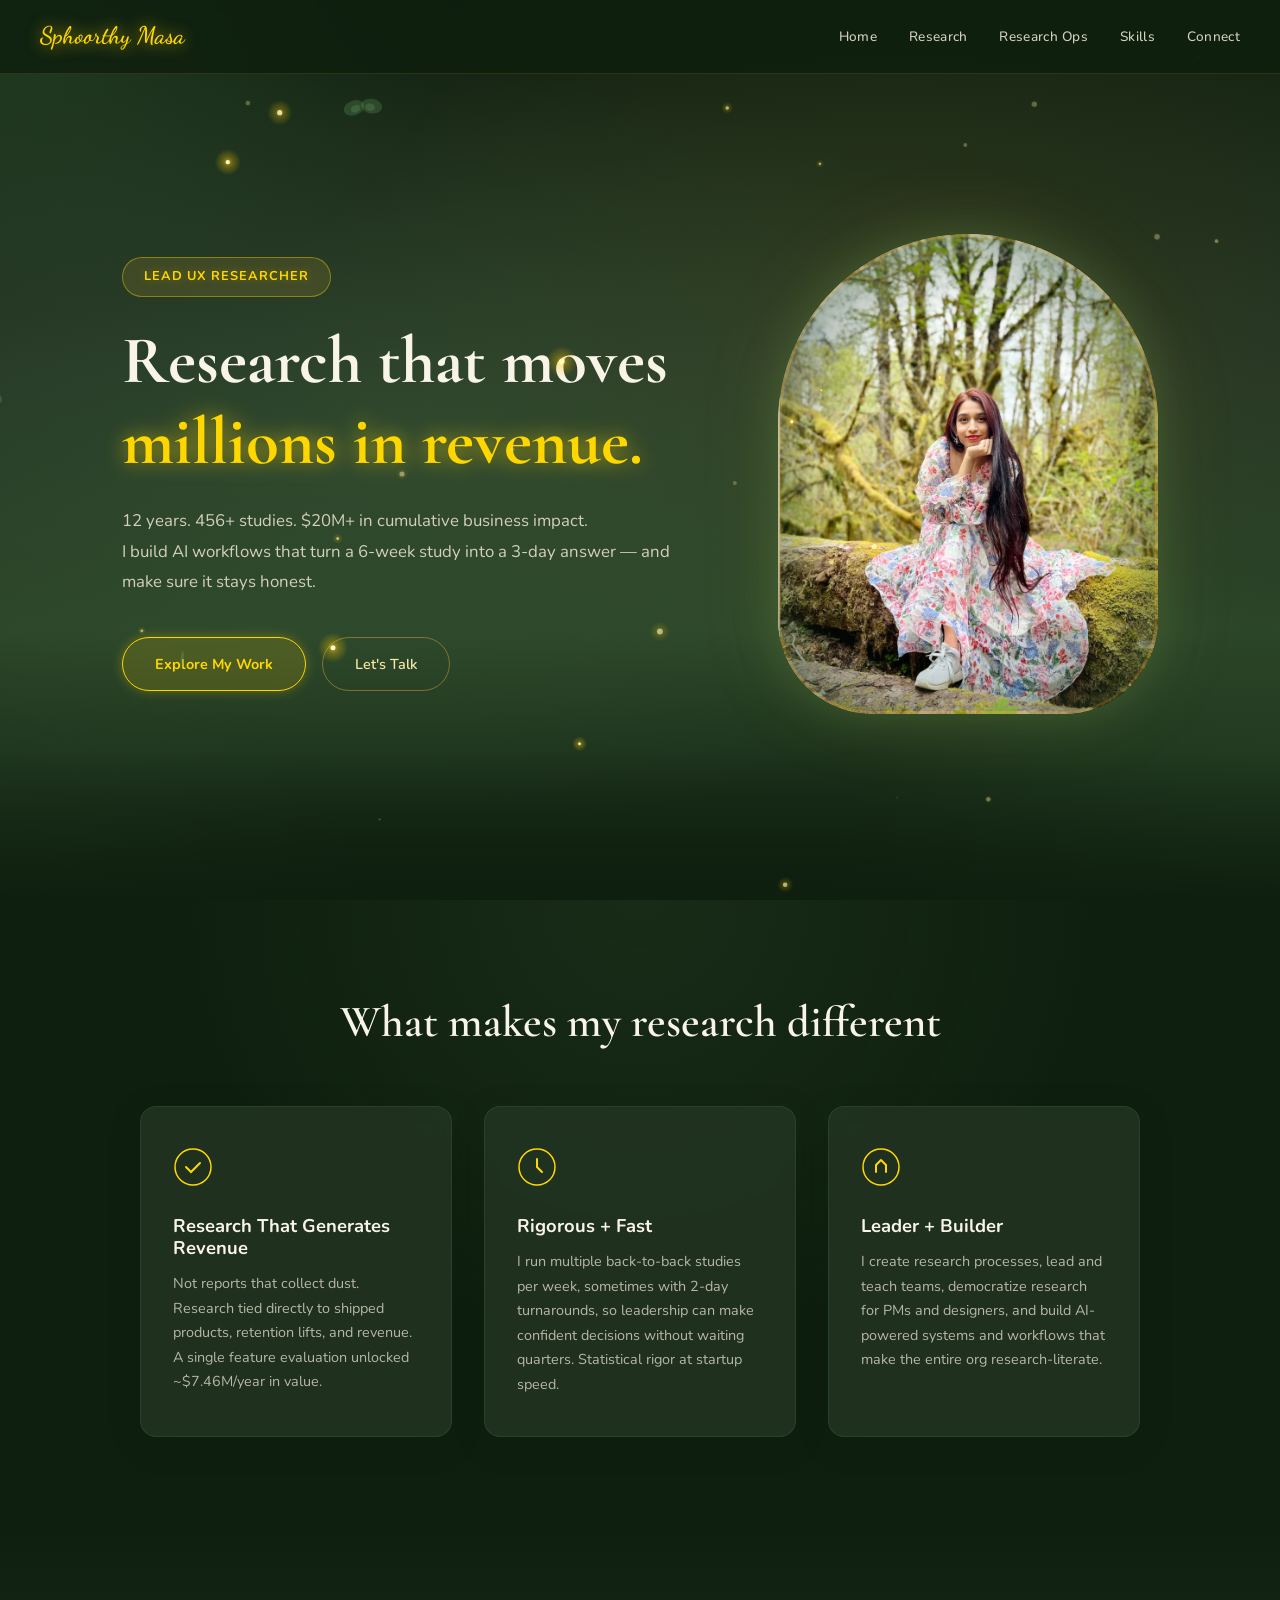
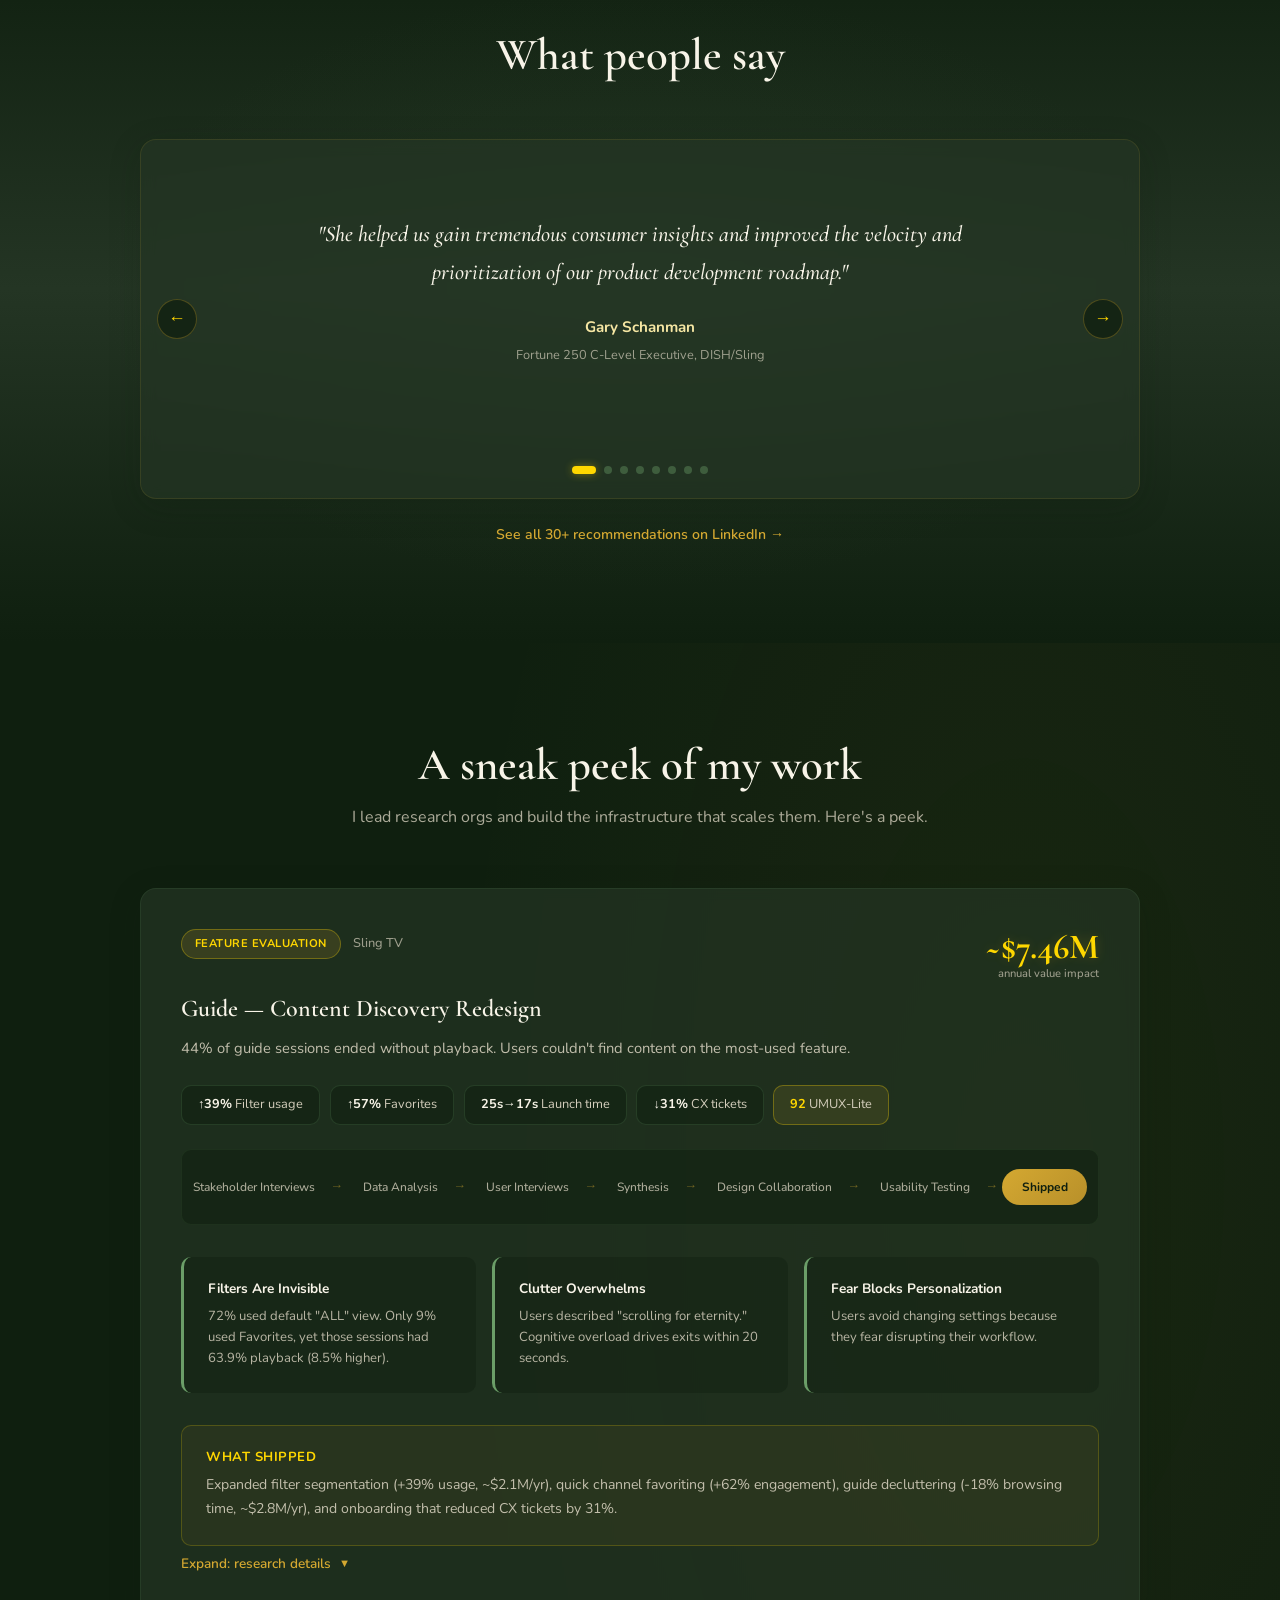
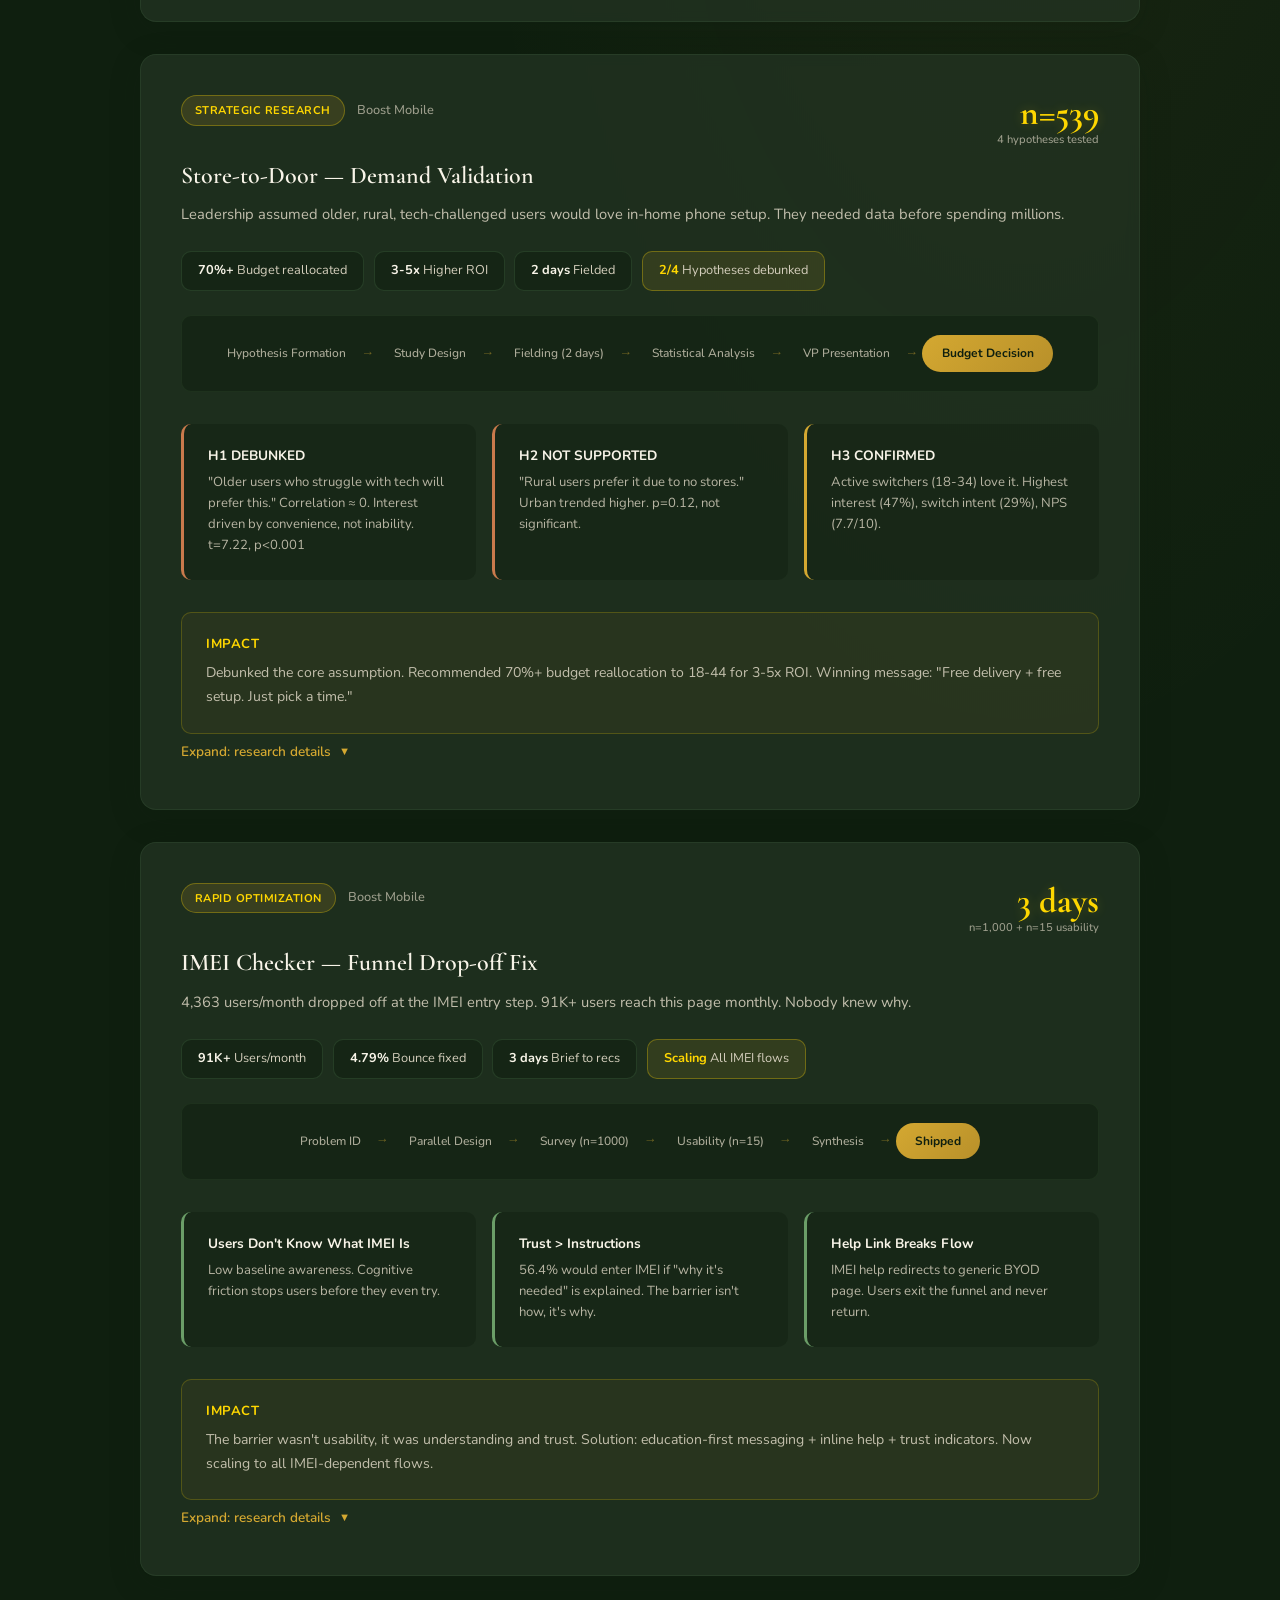
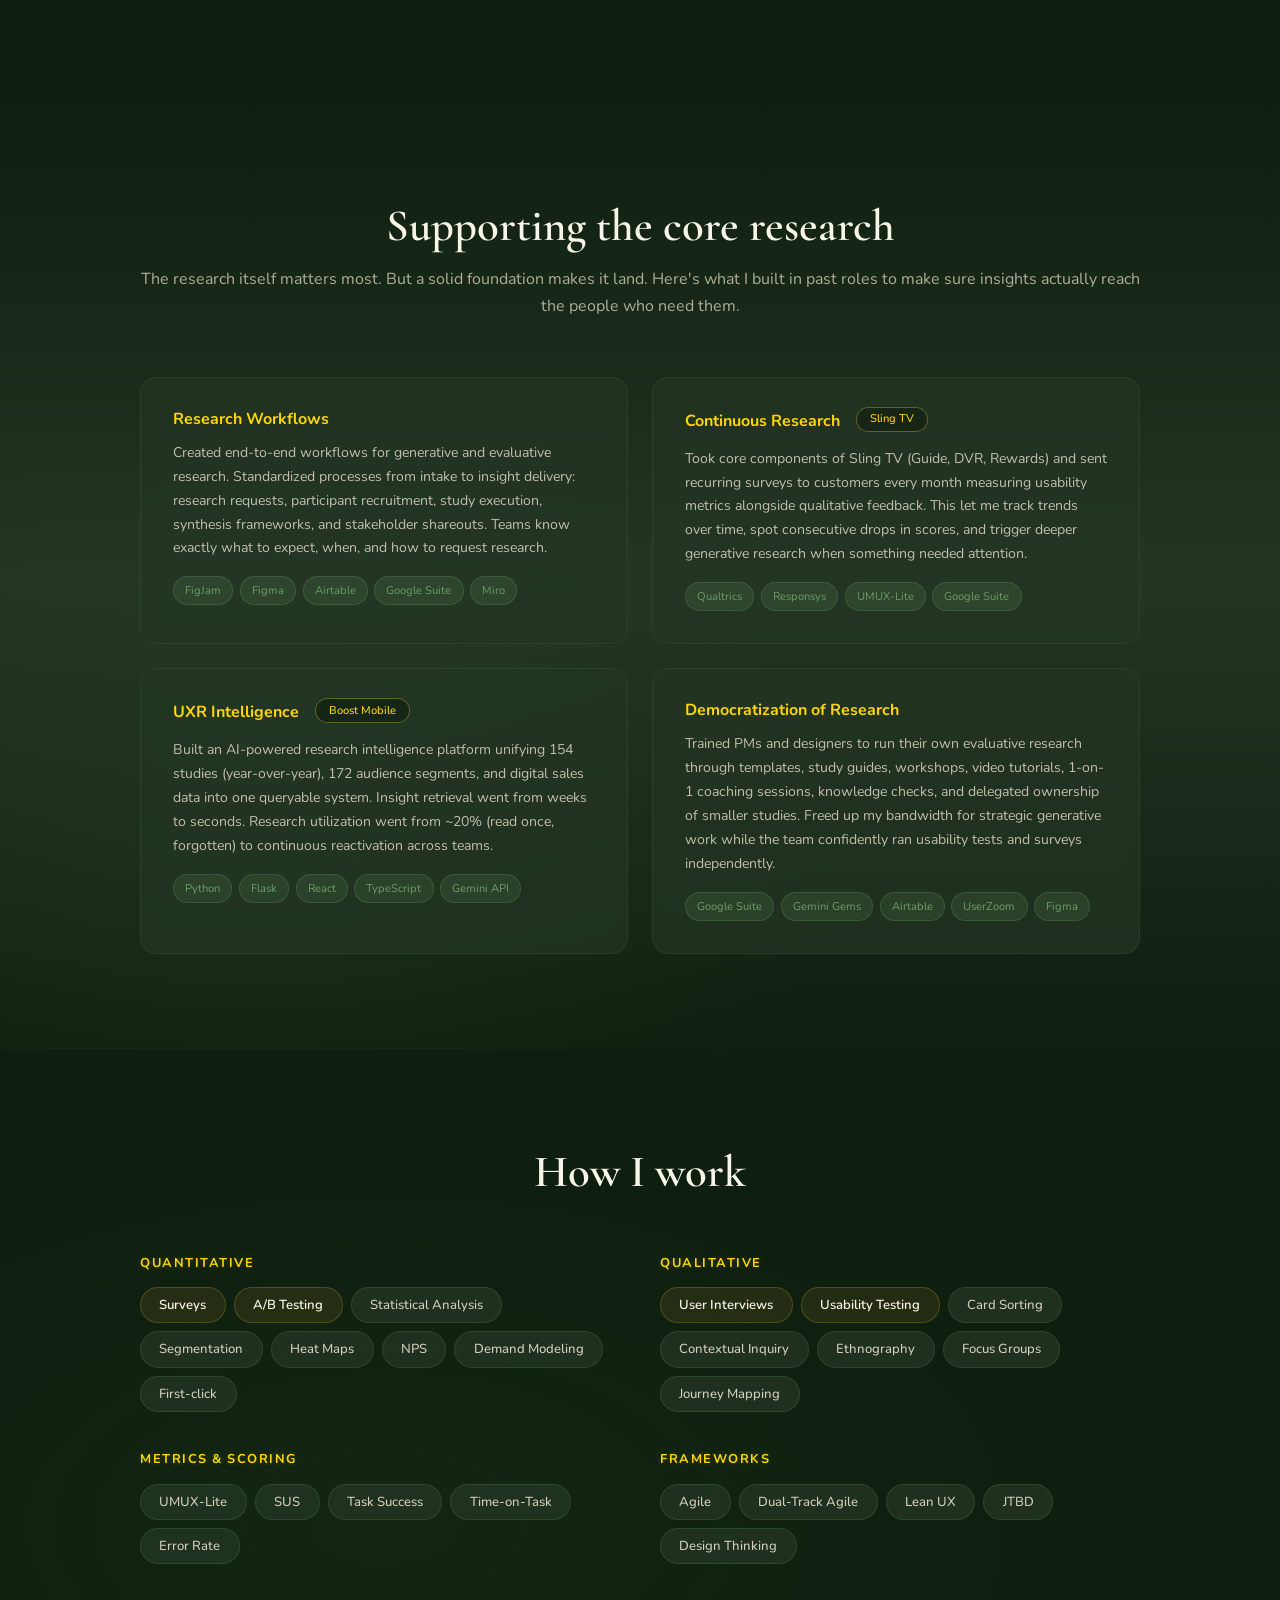
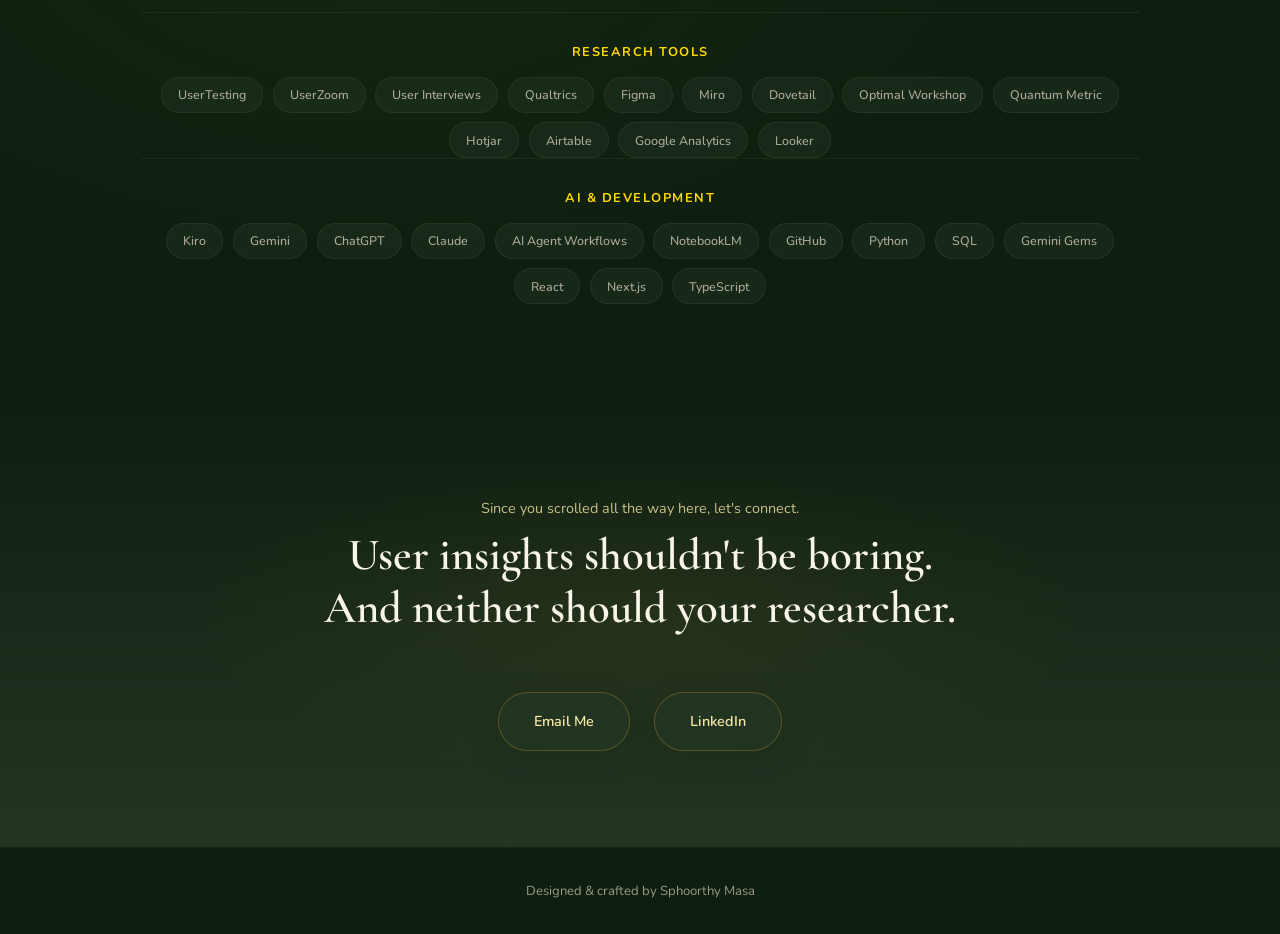
==== commit f14e65a5: "Fix copy, add og:image, slow carousel, remove dead code" ====
--- a/index.html
+++ b/index.html
@@ -8,6 +8,7 @@
     <meta property="og:title" content="Sphoorthy Masa | Lead UX Researcher">
     <meta property="og:description" content="12 years. $20M+ in cumulative research-driven impact. 456+ studies. I build AI workflows that turn a 6-week study into a 3-day answer — and make sure it stays honest.">
     <meta property="og:type" content="website">
+    <meta property="og:image" content="content-drop/home/Main image.png">
     <link rel="preconnect" href="https://fonts.googleapis.com">
     <link rel="preconnect" href="https://fonts.gstatic.com" crossorigin>
     <link href="https://fonts.googleapis.com/css2?family=Cormorant+Garamond:ital,wght@0,400;0,500;0,600;0,700;1,400;1,500&family=Nunito:wght@300;400;500;600;700&family=Dancing+Script:wght@500;600;700&display=swap" rel="stylesheet">
@@ -91,14 +92,14 @@
                         <svg width="40" height="40" viewBox="0 0 40 40" fill="none"><circle cx="20" cy="20" r="18" stroke="currentColor" stroke-width="1.5"/><path d="M20 12v8l5 5" stroke="currentColor" stroke-width="2" stroke-linecap="round"/></svg>
                     </div>
                     <h3>Rigorous + Fast</h3>
-                    <p>I lead consecutive studies per week, sometimes with 2-day turnarounds, so leadership can make confident decisions without waiting quarters. Statistical rigor at startup speed.</p>
+                    <p>I run multiple back-to-back studies per week, sometimes with 2-day turnarounds, so leadership can make confident decisions without waiting quarters. Statistical rigor at startup speed.</p>
                 </div>
                 <div class="why-card reveal">
                     <div class="why-icon">
                         <svg width="40" height="40" viewBox="0 0 40 40" fill="none"><circle cx="20" cy="20" r="18" stroke="currentColor" stroke-width="1.5"/><path d="M15 25V18l5-5 5 5v7" stroke="currentColor" stroke-width="2" stroke-linecap="round" stroke-linejoin="round"/></svg>
                     </div>
                     <h3>Leader + Builder</h3>
-                    <p>I create research processes, lead and teach teams, democratize research to PMs and designers, and build AI-powered systems and workflows that make the entire org research-literate.</p>
+                    <p>I create research processes, lead and teach teams, democratize research for PMs and designers, and build AI-powered systems and workflows that make the entire org research-literate.</p>
                 </div>
             </div>
         </div>
@@ -149,7 +150,7 @@
                 <button class="carousel-arrow carousel-prev" id="carousel-prev" aria-label="Previous">&larr;</button>
                 <button class="carousel-arrow carousel-next" id="carousel-next" aria-label="Next">&rarr;</button>
             </div>
-            <a href="https://www.linkedin.com/in/smasa/details/recommendations/" target="_blank" class="linkedin-reccs reveal">
+            <a href="https://www.linkedin.com/in/smasa/details/recommendations/" target="_blank" rel="noopener noreferrer" class="linkedin-reccs reveal">
                 See all 30+ recommendations on LinkedIn &rarr;
             </a>
         </div>
@@ -160,7 +161,7 @@
         <div class="container">
             <div class="section-header reveal">
                 <h2>A sneak peek of my work</h2>
-                <p class="section-sub">I lead research orgs and build the infrastructure that scales them. Here's a sample.</p>
+                <p class="section-sub">I lead research orgs and build the infrastructure that scales them. Here's a peek.</p>
             </div>
 
             <!-- Case 1: Guide -->
@@ -468,7 +469,7 @@
         <div class="container">
             <div class="section-header reveal">
                 <h2>Supporting the core research</h2>
-                <p class="section-sub">Research on its own is imperative. But we also need a solid foundation to make the research shine. Here's what I built in past roles to make sure the team gets the research value.</p>
+                <p class="section-sub">The research itself matters most. But a solid foundation makes it land. Here's what I built in past roles to make sure insights actually reach the people who need them.</p>
             </div>
 
             <div class="ops-grid reveal">
--- a/style.css
+++ b/style.css
@@ -872,15 +872,18 @@
     gap: 0.5rem;
 }
 .bubble {
-    display: inline-block;
-    padding: 0.45rem 1rem;
+    display: inline-flex;
+    align-items: center;
+    justify-content: center;
+    padding: 0.5rem 1.15rem;
     border-radius: 50px;
-    font-size: 0.78rem;
+    font-size: 0.82rem;
     font-weight: 500;
     color: var(--light-text);
     background: rgba(36, 53, 36, 0.8);
     border: 1px solid rgba(107, 158, 104, 0.2);
     transition: var(--transition);
+    line-height: 1.4;
 }
 .bubble:hover {
     transform: translateY(-2px);
@@ -889,21 +892,14 @@
     color: var(--gold-light);
 }
 .bubble.large {
-    font-size: 0.88rem;
-    padding: 0.55rem 1.3rem;
     font-weight: 600;
     background: rgba(212, 168, 49, 0.1);
     border-color: rgba(212, 168, 49, 0.25);
     color: var(--cream);
 }
 .bubble.medium {
-    font-size: 0.82rem;
-    padding: 0.5rem 1.1rem;
 }
 .bubble.small {
-    font-size: 0.72rem;
-    padding: 0.4rem 0.9rem;
-    opacity: 0.75;
 }
 
 /* Tools strip */
